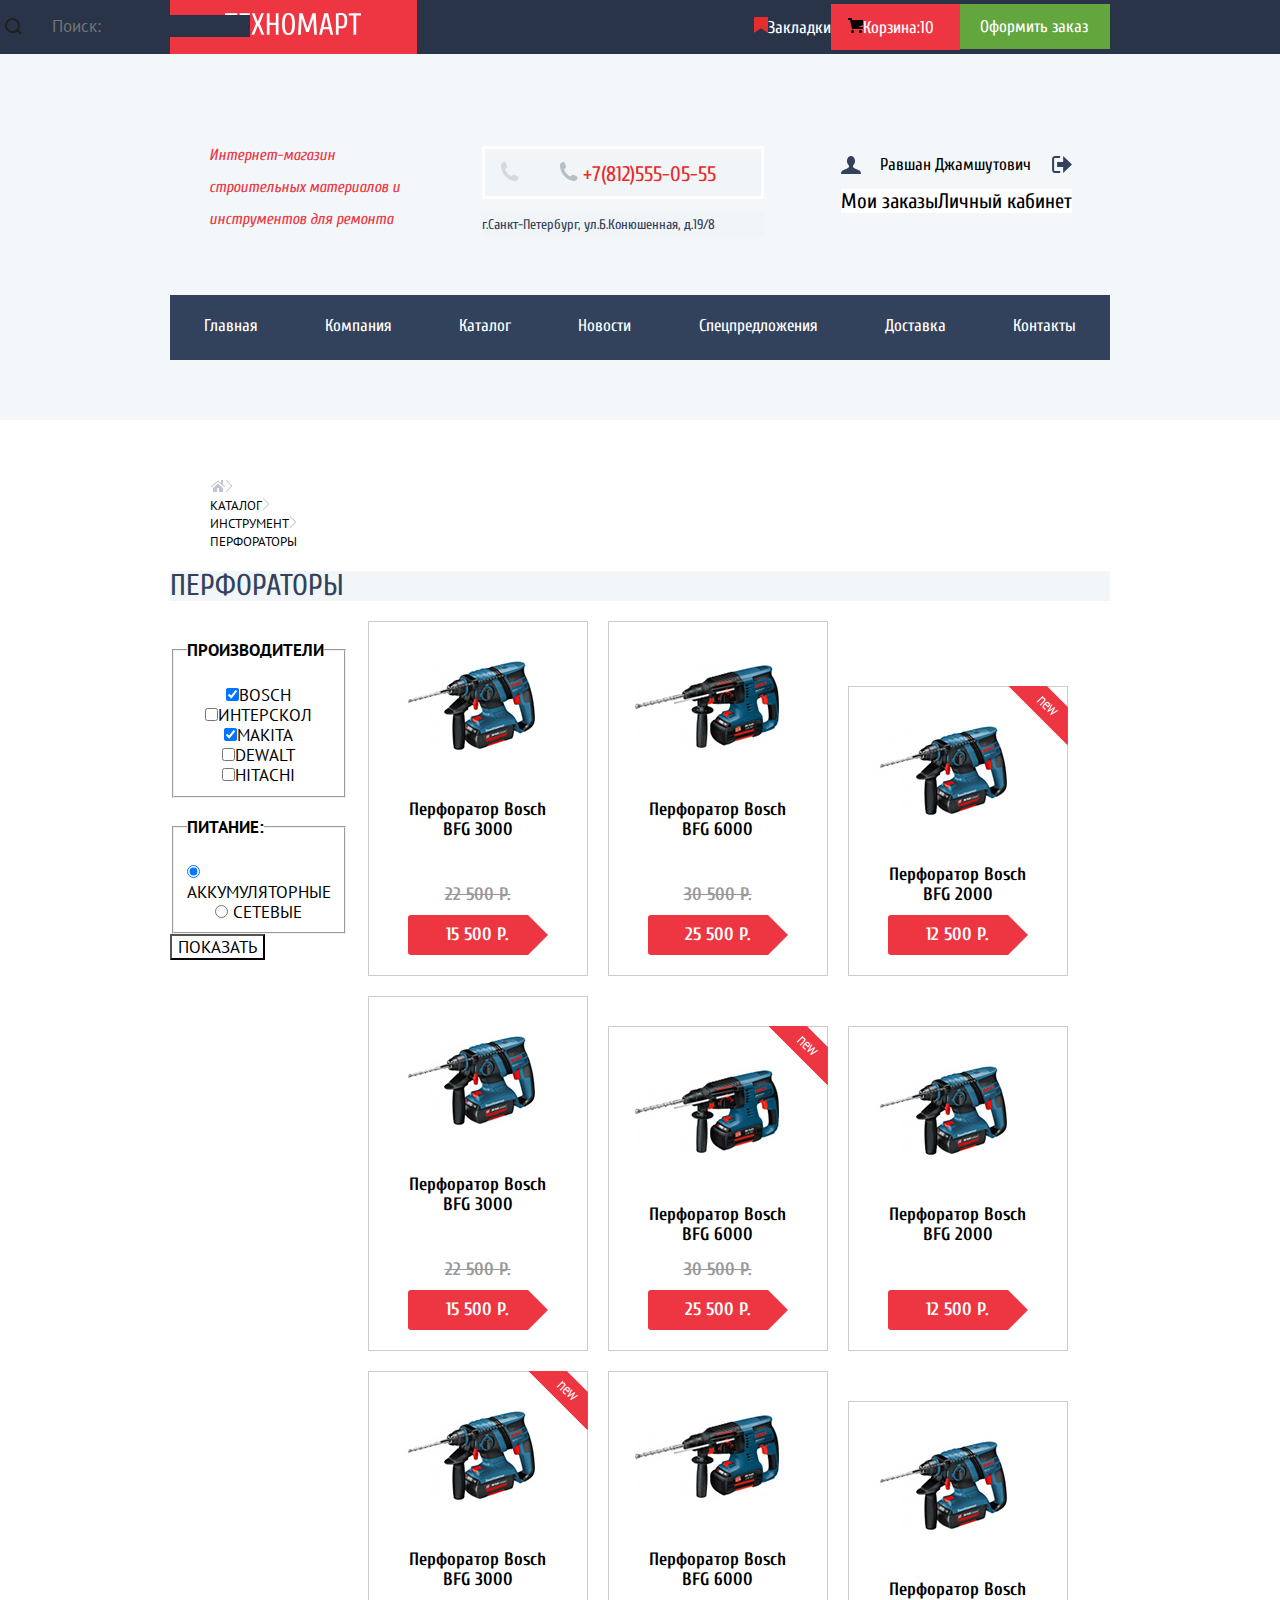
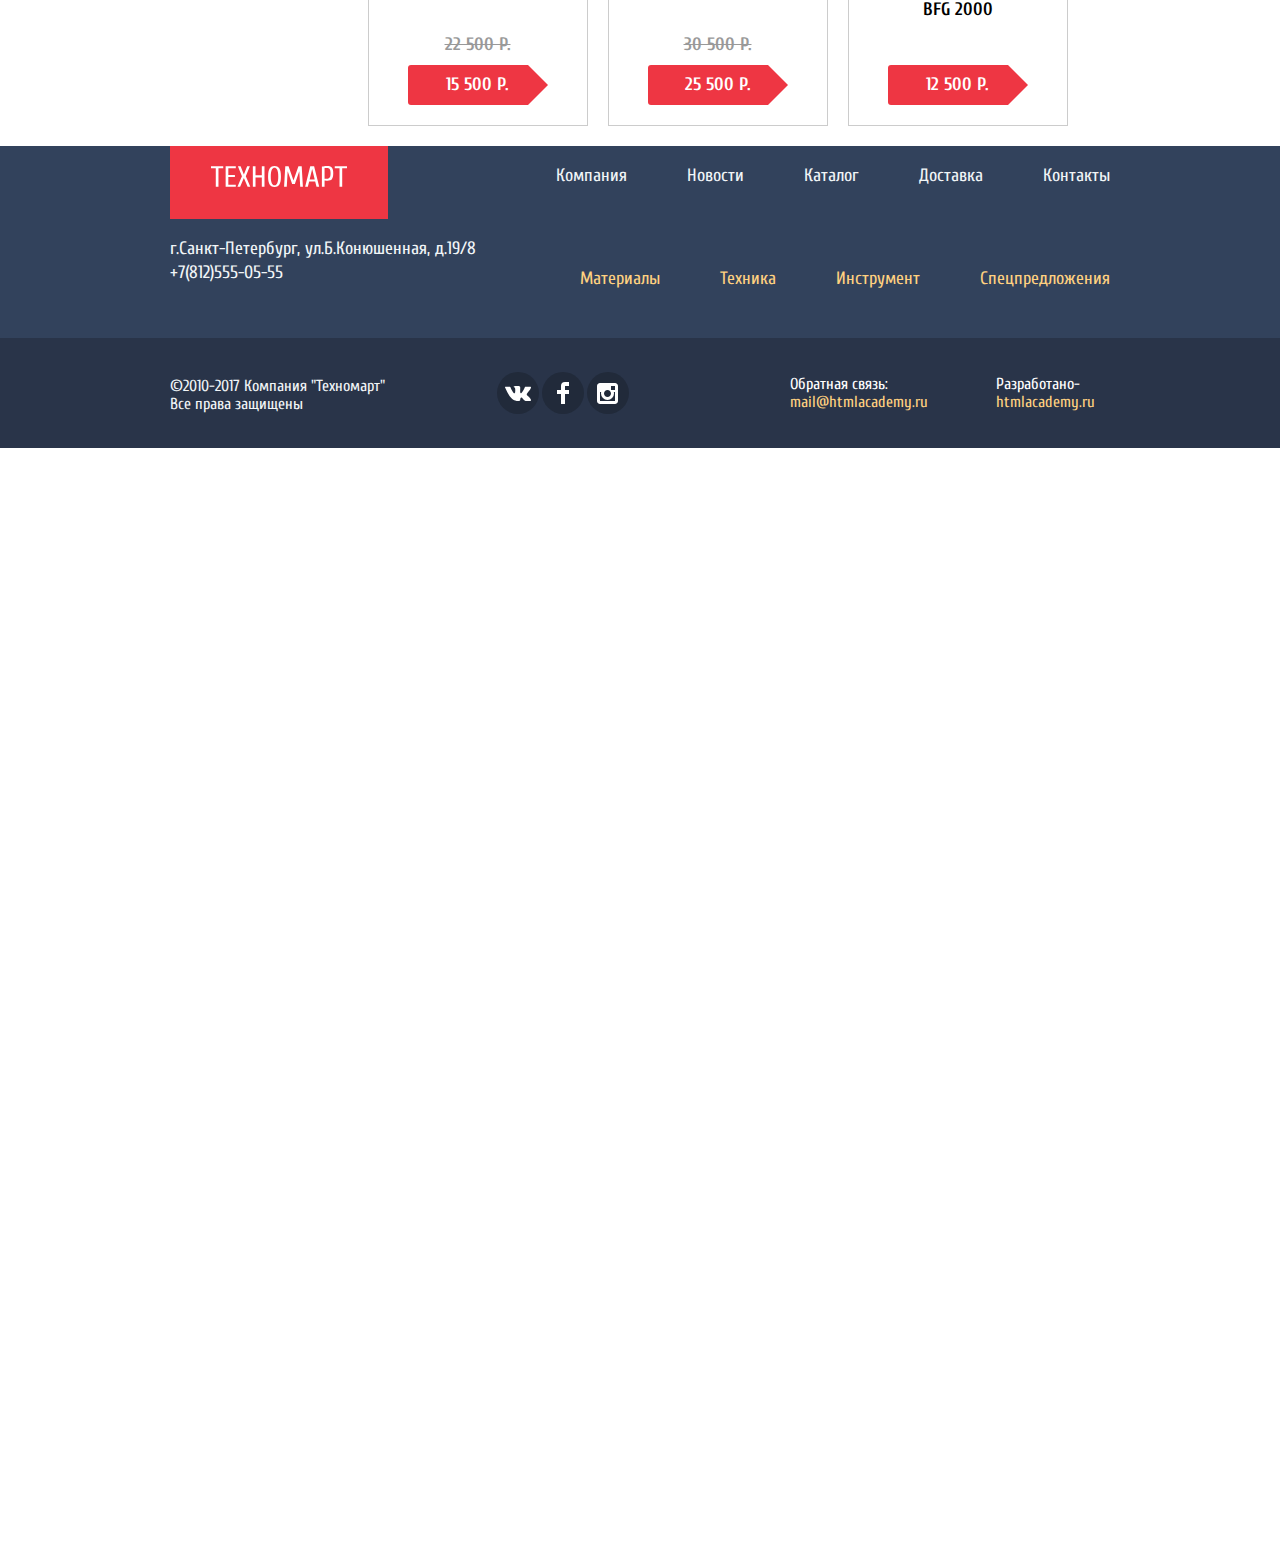
==== inner.html @ 25ccbaf3 "Техномарт: главная +" ====
<!DOCTYPE html>
<html lang="ru">
  <head>
    <meta charset="utf-8">
    <title>HTML Academy: Каталог Техномарт</title>
<link href="https://fonts.googleapis.com/css?family=Cuprum:400,400i,700|PT+Sans:400,700&display=swap&subset=cyrillic" rel="stylesheet">
<link href="css/normalize.css" rel="stylesheet">
<link href="css/style.css" rel="stylesheet">
  </head>
<body>
  <header class="header-inner">
    <div class="header-top">
      <div class="container container-top">
        <a class="main-header-logo">
          <img src="img/logo.svg" width="" height="" alt="Логотип интернет-магазина Техномарт">
        </a>
<form action="https://echo.htmlacademy.ru" method="post" class="search-form">
<label class="search">
  <img src="img/icon-search.svg" alt="Поиск по сайту">
<input type="search" name="search" placeholder="Поиск:" style="padding-left:30px;">
</label>
</form>

<ul class="header-user-info">
<li><a href="#"><img src="img/icon-bookmark.svg" alt="Закладки">Закладки</a></li>
<li><a class="cart-button" href="#"><img src="img/cart-icon.svg" alt="Корзина">Корзина:10</a></li>
<li><a class="checkout-button" href="#">Оформить заказ</a></li>
</ul>
</div>
</div>
<div class="header-middle">
<div class="container container-middle">
  <div class="content-middle">
<p class="header-type-shop" >Интернет-магазин строительных материалов и инструментов для ремонта</p>
</div>
<div class="header-contacts">
<p class="header-phone"><img src="img/icon-phone.svg" alt="+7(812)555-05-55">
+7(812)555-05-55</p>
<p class="header-adress">г.Санкт-Петербург, ул.Б.Конюшенная, д.19/8</p>
</div>
<div class="header-personal-area">
<div class="header-username">
<img src="img/icon-user-grey.svg" alt="иконка пользователя">
<p>Равшан Джамшутович</p>
<img src="img/icon-logout.svg" alt="иконка выход из личного кабинета">
</div>
<ul class="head-user-options user-profile">
  <li><a class="user-items" href="#">Мои заказы</a></li>
  <li><a class="user-profile" href="#">Личный кабинет</a></li>
</div>
</div>
</div>
<div class="container header-site-menu">
<nav class="main-navigation">
<ul class=" container site-navigation">
  <li><a>Главная</a></li>
  <li ><a class="company-button" href="#">Компания</a></li>
  <li><a href="inner.html">Каталог</a></li>
  <li><a href="#">Новости</a></li>
  <li><a href="#">Спецпредложения</a></li>
  <li><a href="#">Доставка</a></li>
  <li><a href="#">Контакты</a></li>
</ul>
</nav>
</div>
  </header>
  <main class="container">

      <ul class="breadcrumbs">
        <li><a href="#"><img src="img/icon-home.svg" alt="Главная страница"></a><img src="img/icon-right-small.svg"</li>
        <li><a href="#">Каталог</a><img src="img/icon-right-small.svg"></li>
        <li><a href="#">Инструмент</a><img src="img/icon-right-small.svg"></li>
        <li><a class="breadcrumbs-current" href="#">Перфораторы</a></li>
      </ul>

<h1 class="page-title">Перфораторы</h1>
<div class="catalog-interface">
<section class="filters-list">
      <form action="https://echo.htmlacademy.ru" method="post">
      <fieldset class="filter-manufacturers">
        <legend><h2>Производители</h2></legend>
    <label><input type="checkbox" name="bosch" checked>Bosch</label>
    <label><input type="checkbox" name="Interscol">Интерскол</label>
    <label><input type="checkbox" name="makita" checked>Makita</label>
    <label><input type="checkbox" name="dewalt">Dewalt</label>
    <label><input type="checkbox" name="hitachi">Hitachi</label>
</fieldset>
<fieldset class="filter-energy">
  <legend><h2>Питание:</h2></legend>
  <label>
  <input type="radio" name="energy" value="akkumulator" checked>
  Аккумуляторные</label>
  <label>
    <input type="radio" name="energy" value="setevye">
    Сетевые</label>
</fieldset>
<input type="submit" value="Показать">
</form>
</section>
<section class="catalog-page container">
  <div class="popular-goods-list catalog-main">
  <div class="catalog-goods-item catalog-item">
    <div class="actions">
      <a href="#" class="buy">Купить</a>
      <a href="#" class="bookmark">В закладки</a>
    </div>
    <div class="catalog-item-image">
      <img src="img/bfg_3000.jpg" width="218" height="170" alt="Перфоратор Bosch BFG 3000">
    </div>
    <div class="title-item">Перфоратор Bosch BFG 3000</div>
    <div class="old-price">22 500 P.</div>
    <div class="current-price" href="#">15 500 P.</div>
  </div>
  <div class="catalog-goods-item catalog-item">
    <div class="actions">
      <a href="#" class="buy">Купить</a>
      <a href="#" class="bookmark">В закладки</a>
    </div>
    <div class="catalog-item-image">
      <img src="img/bfg_6000.jpg" width="218" height="170" alt="Перфоратор Bosch BFG 6000">
    </div>
    <div class="title-item">Перфоратор Bosch BFG 6000</div>
    <div class="old-price">30 500 P.</div>
    <div class="current-price" href="#">25 500 P.</div>
  </div>
  <div class="catalog-goods-item catalog-item">
    <div class="flag flag-new">новинка</div>
    <div class="actions">
      <a href="#" class="buy">Купить</a>
      <a href="#" class="bookmark">В закладки</a>
    </div>
    <div class="catalog-item-image">
      <img src="img/bfg_2000.jpg" width="218" height="170" alt="Перфоратор Bosch BFG 2000">
    </div>
    <div class="title-item">Перфоратор Bosch BFG 2000</div>
    <div class="current-price" href="#">12 500 P.</div>
  </div>
  <div class="catalog-goods-item catalog-item">
    <div class="actions">
      <a href="#" class="buy">Купить</a>
      <a href="#" class="bookmark">В закладки</a>
    </div>
    <div class="catalog-item-image">
      <img src="img/bfg_3000.jpg" width="218" height="170" alt="Перфоратор Bosch BFG 3000">
    </div>
    <div class="title-item">Перфоратор Bosch BFG 3000</div>
    <div class="old-price">22 500 P.</div>
    <div class="current-price" href="#">15 500 P.</div>
  </div>
  <div class="catalog-goods-item catalog-item">
    <div class="actions">
      <a href="#" class="buy">Купить</a>
      <a href="#" class="bookmark">В закладки</a>
    </div>
    <div class="flag flag-new">новинка</div>
    <div class="catalog-item-image">
      <img src="img/bfg_6000.jpg" width="218" height="170" alt="Перфоратор Bosch BFG 6000">
    </div>
    <div class="title-item">Перфоратор Bosch BFG 6000</div>
    <div class="old-price">30 500 P.</div>
    <div class="current-price" href="#">25 500 P.</div>
  </div>
  <div class="catalog-goods-item catalog-item">

    <div class="actions">
      <a href="#" class="buy">Купить</a>
      <a href="#" class="bookmark">В закладки</a>
    </div>
    <div class="catalog-item-image">
      <img src="img/bfg_2000.jpg" width="218" height="170" alt="Перфоратор Bosch BFG 2000">
    </div>
    <div class="title-item">Перфоратор Bosch BFG 2000</div>
    <div class="current-price" href="#">12 500 P.</div>
  </div>
  <div class="catalog-goods-item catalog-item">
    <div class="actions">
      <a href="#" class="buy">Купить</a>
      <a href="#" class="bookmark">В закладки</a>
    </div>
    <div class="catalog-item-image">
      <div class="flag flag-new">новинка</div>
      <img src="img/bfg_3000.jpg" width="218" height="170" alt="Перфоратор Bosch BFG 3000">
    </div>
    <div class="title-item">Перфоратор Bosch BFG 3000</div>
    <div class="old-price">22 500 P.</div>
    <div class="current-price" href="#">15 500 P.</div>
  </div>
  <div class="catalog-goods-item catalog-item">
    <div class="actions">
      <a href="#" class="buy">Купить</a>
      <a href="#" class="bookmark">В закладки</a>
    </div>
    <div class="catalog-item-image">
      <img src="img/bfg_6000.jpg" width="218" height="170" alt="Перфоратор Bosch BFG 6000">
    </div>
    <div class="title-item">Перфоратор Bosch BFG 6000</div>
    <div class="old-price">30 500 P.</div>
    <div class="current-price" href="#">25 500 P.</div>
  </div>
  <div class="catalog-goods-item catalog-item">
    
    <div class="actions">
      <a href="#" class="buy">Купить</a>
      <a href="#" class="bookmark">В закладки</a>
    </div>
    <div class="catalog-item-image">
      <img src="img/bfg_2000.jpg" width="218" height="170" alt="Перфоратор Bosch BFG 2000">
    </div>
    <div class="title-item">Перфоратор Bosch BFG 2000</div>
    <div class="current-price" href="#">12 500 P.</div>
  </div>
</div>
</section>
</div>
</main>
<footer class="main-footer">
  <div class="container footer-top-menu">
    <a class="main-footer-logo" href="#">
      <img src="img/logo.svg" width="" height="" alt="Логотип интернет-магазина Техномарт">
    </a>
  <nav class="footer-navigator">
    <ul class="site-navigation-footer">
      <li><a href="#">Компания</a></li>
      <li><a href="#">Новости</a></li>
      <li><a href="inner.html">Каталог</a></li>
      <li><a href="#">Доставка</a></li>
      <li><a href="#">Контакты</a></li>
    </ul>
  </nav>
  </div>
  <div class="container footer-middle">
    <p class="footer-middle-adress">г.Санкт-Петербург, ул.Б.Конюшенная, д.19/8<br>
      +7(812)555-05-55
    </p>
    <nav class="navigation-footer">
    <ul class="service-navigation-footer">
      <li><a href="#">Материалы</a></li>
      <li><a href="#">Техника</a></li>
      <li><a href="#">Инструмент</a></li>
      <li><a href="#">Спецпредложения</a></li>
    </ul>
  </nav>
  </div>
  <div class="footer-down-info">
    <div class="container footer-down-container">
  <p class="footer-copyright">
  ©2010-2017 Компания "Техномарт"<br>
  Все права защищены
  </p>
  <div class="footer-social">
    <ul class="social-icon">
      <li><a class="social-button social-vk" href="#"><img src="img/vk-icon.svg" alt="Мы в Контакте"></a></li>
      <li><a class="social-button social-fb" href="#"><img src="img/fb-icon.svg" alt="Мы в Фейсбук"></a></li>
      <li><a class="social-button social-in" href="#"><img src="img/insta-icon.svg" alt="Мы в Инстаграме"></a></li>
    </ul>
  </div>
  <div class="footer-feedback">
  <ul class="feedback-contacts">
  <li>Обратная связь:<a class="feedback-mail" href="#">mail@htmlacademy.ru</a></li>
  <li>Разработано-<a class="feedback-site" href="https://htmlacademy.ru/intensive/htmlcss">htmlacademy.ru</a></li>
  </ul>
  </div>
  </div>
  </div>
</footer>
    <section class="modal modal-cart">
    <form class="itemincart" action="https://echo.htmlacademy.ru" method="post">
  <h2>Товар добавлен в корзину!</h2>
  <input type="submit" value="Оформить заказ">
  <input type="button" value="Продолжить покупки">
  <button class="modal-close" type="button">
    Закрыть
  </button>
</section>
</body>
---- css/style.css ----
body {
  margin: 0;

  font-family: 'Cuprum' ,'PT Sans', Arial, sans-serif;
  font-size: 17px;
  line-height: 18px;
  font-weight: normal;
  color: #000000;

  background-color: #ffffff;
  background-position: top center;
  background-repeat: no-repeat;
  height: 3151px;
}
a {
text-decoration:none;
  }
img {
  max-width: 100%;
  height: auto;
}
.visually-hidden:not(:focus):not(:active),
input [type="checkbox"].visually-hidden,
input [type="radio"].visually-hidden {
  position: absolute;
  width: 1px;
  height: 1px;
  margin: -1px;
  border: 0;
  padding: 0;
  white-space: nowrap;
  clip-path:inset (100%);
  clip:rect (0 0 0 0);
  overflow: hidden;
}



.main-header, .header-inner {
  background-color: #f4f7f9;
  color:inherit;
}
.main-header, .header-inner {
  margin-bottom: 59px;
  min-height: 320px;
  padding-bottom: 60px;

}

.header-top {
font-family: "Cuprum";
font-size: 17px;
font-style: normal;
font-weight: normal;
color: #ffffff;
background-color: #293449;

margin-bottom: 46px;
}
.container {
  width: 940px;
  margin:0 auto;
}
.container-top {

  display: flex;
  justify-content: space-between;
  align-items: center;
}

.main-header-logo {
  padding-right: 56px;
  padding-left: 55px;
  padding-top: 13px;
  padding-bottom: 15px;


}

a.main-header-logo {
  background-color: #ee3643;
  color: inherit;
  padding-left: 55px;
  padding-right: 56px;
  padding-top: 13px;
  padding-bottom: 15px;
}
a.main-header-logo:hover {
  background-color: #ca2c37;
  color: inherit;
}
a.main-header-logo:active {
  background-color: #ba2732;
  color: inherit;
}

.header-user-info,
.personal-area-enter,
.service-categories-first,
.service-categories-slider,
.slider-area-image,
.slider-service-categories-second,
.site-navigation, a {
  list-style: none;
}
.search-form {

  display: flex;
  flex-direction: row-reverse;
  justify-content: flex-start;
  align-items: center;
}
.search-form input {
text-transform: capitalize;
background-color: #293449;
border: 0;
}
.search {
display:flex;
position:absolute;
align-items: center;
left:5px;
top:5px;
min-height: 42px;
width: 270px;
}

.search input {
  text-transform: capitalize;
  background-color: #293449;
  border-style:none;
  color: inherit;
}
.search-button {
  background-color: #293449;
  fill: #ffffff;
  border: 0;
}

.header-user-info {
  display: flex;
  flex-direction: row;
  justify-content: space-between;
  align-items: center;
  padding: 0;
  margin: 0;

}

.header-user-info a {
display: block;
  color: #ffffff;
  background-color: #293449;
}

.header-user-info a:hover {
  color: #ffffff;
  background-color:#212a3a;
}
.header-user-info a:focus {
color: rgba(255, 255, 255, 0.6);
background-color: #161d29
}

.header-user-info a:active {
color: rgba(255, 255, 255, 0.6);
background-color: #161d29
}
a.bookmark-info {
  position: relative;
  padding-left:44px;
  padding-right: 28px;
  padding-top: 14px;
  padding-bottom: 13px;
}
a.bookmark-info::before {
  content: "";
  position: absolute;
  width: 14px;
  height: 16px;
  left: 17px;
  top:14px;
  opacity: 0.3;

  background-image: url("../img/icon-bookmark.svg");
  background-repeat: no-repeat;
  background-position: 0 0;
  }
  a.cart-info {
    position: relative;
    padding-left:50px;
    padding-right: 31px;
    padding-top: 14px;
    padding-bottom: 13px;
  }
  a.cart-info::before {
    content: "";
    position: absolute;
    width: 15px;
    height: 15px;
    left: 18px;
    top:14px;
    opacity: 0.3;

    background-image: url("../img/cart-icon.svg");
    background-repeat: no-repeat;
    background-position: 0 0;
    }

a.checkout-button {
  color: #ffffff;
  background-color: #63a63e;

  padding-left: 20px;
  padding-right: 22px;
padding-top: 14px;
padding-bottom: 13px;
}

a.checkout-button:hover {
  color: #ffffff;
  background-color: #5fbb2d;
}
a.checkout-button:focus {
  color: rgba(255, 255, 255, 0.5);
  background-color: #518534;
}

.container-middle {
  width: 940px;
  margin-left: auto;
  margin-right: auto;
  display: flex;
  flex-direction: row;
  justify-content: space-around;
  align-items: center;
  margin-bottom: 44px;
}
.content-middle {
  width: 196px;
  height: 60px;
  margin-bottom: 44px;
  text-align: left;

}

.header-type-shop {
font-family: "Cuprum";
font-size: 16px;
font-style: italic;
font-weight: normal;
line-height: 32px;
color: #ee3643;
background-color: #f4f7f9;
text-align: left;
}
a.cart-button {
  color:#ffffff;
  background-color: #ee3643;
  padding-left: 17px;
  padding-right: 26px;
padding-top: 14px;
padding-bottom: 13px;
}
.header-phone {
font-size: 21px;
line-height: 21px;
font-weight: normal;
color: #e9292a;

background-color: #f1f5f7;
border: 3px solid #ffffff;
}
.header-adress {
  font-size: 14px;
  line-height: 24px;
  font-weight: normal;
  color: #32425c;

  background-color: #f1f5f7;
}
.user-options a {
  font-size: 16px;
  font-weight: normal;
  text-align: left;
  color: #32425c;
  background-color: #f1f5f7;
  text-decoration: underline;
}
.user-options a:hover {
  color: #ee3643;
  background-color: #f1f5f7;
}
.user-options a:focus {
  color: rgba(50, 66, 92, 0.3);
  background-color: #f1f5f7;
}
.personal-area-enter {
  display: flex;
  justify-content:flex-end;
  width: 281px;
margin: 0;
padding: 0;
min-height: 45px;
}


.personal-area-enter a {
  display: block;
  font-size: 21px;
  font-style: normal;
  font-weight: normal;
  line-height: 21px;
  color: #000000;
  background-color: #ffffff;
}

.login-link .enter-bottom {
  position: relative;
  padding-left: 50px;
  padding-top: 14px;
  padding-bottom: 15px;
  padding-right:27px;
  margin-right: 10px;
}
.enter-bottom::before {
  content: "";
  position: absolute;
  top: 15px;
  left: 14px;
  width: 20px;
  height: 18px;

  opacity: 0.3;
  background-image: url("../img/icon-login.svg");
  background-repeat: no-repeat;
  background-position: 0 0;
}
.enter-bottom:hover::before,
.enter-bottom:focus::before{
  opacity: 1;
}
.enter-bottom:active::before {
  opacity: 0.3;
}
 .login-link .check-in-bottom {
   padding-left: 25px;
   padding-top: 14px;
   padding-bottom: 15px;
   padding-right:25px;
 }
.header-contacts .header-phone {
  position: relative;
  padding-left: 74px;
  padding-top: 13px;
  padding-bottom: 11px;
  padding-right:45px;
  margin: 0;
  margin-top: 46px;
}
.header-phone::before {
  content: "";
  position: absolute;
  top: 13px;
  left: 15px;
  width: 19px;
  height: 19px;
  opacity: 0.5;
  background-image: url("../img/icon-phone.svg");
  background-repeat: no-repeat;
  background-position: 0 0;
}
.personal-area-enter a:hover {
  color: #ee3643;
  background-color: #f1f5f7;
}
.personal-area-enter a:active {
  color: rgba(0, 0, 0, 0.3);
  background-color: #f1f5f7;
}
.header-site-menu {
  overflow: hidden;
}
.site-navigation {
display:flex;
align-items: center;
justify-content:space-around;
margin-bottom: 60px;
  font-size: 17px;
  line-height: 17px;
  font-weight: normal;
  color: #ffffff;
  background-color: #32425c;
padding: 0px;
margin:0px;

}

.site-navigation a {
  color: #ffffff;
  display: block;
padding-top: 22px;
padding-bottom: 26px;
padding-left: 31px;
padding-right: 31px;
}

.site-navigation a:hover {
background-color: #293449;
color: inherit;
}
.site-navigation a:active {
background-color: #1d2739;
color: rgba(255, 255, 255, 0.5);
}
.header-username {
  display: flex;
  justify-content: space-between;
  align-items: center;
}
.head-user-options {
  display: flex;
  justify-content: center;
  align-items: center;
  margin: 0;
  padding: 0;
  list-style: none;
}
.main-service-categories {
  margin-bottom: 53px;
}
.service-categories-first {
  display: flex;
  justify-content: space-between;
  margin: 0;
  padding: 0;
}
.slider-service-categories-second {
  padding: 0;
}
ul .service-categories-materials,
ul .service-categories-instruments {
  margin-right: 20px;
  margin-bottom: 20px;
}
ul .service-categories-equipments {
  margin-bottom: 20px;
  margin-right: 0px;
}
ul .service-categories-discounts {
margin-bottom: 20px;
margin-right: 0px;
}

li.categories {
  box-sizing: border-box;
  width: 300px;
  height: 123px;
  padding-bottom: 22px;
  padding-left: 22px;
  padding-top: 26px;

}
.categories h3{
  font-family: Cuprum;
  font-size: 24px;
  font-weight: bold;
  font-style: normal;
  line-height: 30px;
  color: #ffffff;
  margin: 0;
  margin-bottom: 15px;

}
a.categories-entrance {
  display: block;
  background: #000000;
  opacity: 0.1;
  font-family:  "Cuprum";
  font-size: 14px;
  line-height: 18px;
  font-weight: normal;
  text-align: center;
  color: #ffffff;
  text-transform: uppercase;
  border-radius: 3px;
  padding-top: 12px;
  padding-bottom: 12px;
  width: 135px;
}
a.categories-entrance:hover,
a.categories-entrance:focus {
  background-color: #000000;
  opacity: 0.2;
}
a.categories-entrance:active{
  background-color: #000000;
  opacity: 0.3;
}

li.service-categories-materials {
  position: relative;
  background-color: #ffbf47;
  background-image: url("../img/icon-bucket.svg");
background-repeat: no-repeat;
background-position:213px 31px;
}
li.service-categories-instruments {
    background-color: #3bbce3;
    background-image: url("../img/icon-2-drill.svg");
    background-repeat: no-repeat;
    background-position:197px 33px;
}
li.service-categories-equipments {
      background-color: #dc91d8;
      background-image: url("../img/icon-3-tractor.svg");
      background-repeat: no-repeat;
      background-position:191px 31px;
}
li.service-categories-discounts {
      background-color: #8ed78f;
      background-image: url("../img/icon-4-cart.svg");
      background-repeat: no-repeat;
      background-position:196px 26px;
}
li.service-categories-delivery {
      background-color: #ffc047;
      background-image: url("../img/icon-5-truck.svg");
      background-repeat: no-repeat;
      background-position:191px 32px;
}
.service-categories-slider {
  margin: 0;
  padding: 0;
}

.service-categories-slider {
  display: flex;
  justify-content:space-between;
  align-items: center;
  margin: 0;
  padding: 0;
}
.slider-area {
position: relative;
margin: 0;
padding: 0;
}
.slider-area-image {
  background-color: #ffffff;
  margin: 0;
  padding: 0;
  list-style: none;
}

.slider-item {
  display:none;
  width: 620px;
  height:266px ;
padding: 27px 24px 22px;
  box-sizing: border-box;
}

.slider-item:nth-child(2) {
  display: block;
}
.slider-item:nth-child(2) {
  background-image: url("../img/slider-image-drill.jpg");
  background-repeat: no-repeat;
  background-position: 50% 50%;

}
.slider-item:nth-child(1) {
  background-image: url("../img/slider-image-perforator.jpg");
  background-repeat: no-repeat;
  background-position: 50% 50%;
}
.slider-item h3{
font-family: Cuprum;
font-size: 36px;
font-weight: bold;
font-style: normal;
line-height: 36px;
text-align: left;
color: #ffffff;

margin: 0;
margin-bottom: 8px;
}
.slider-item p{
  font-family: Cuprum;
  font-size: 18px;
  font-weight: normal;
  font-style: normal;
  line-height: 24px;
  text-align: left;
  color: #ffffff;
margin: 0;
margin-bottom: 104px;

}
a.catalog-button {
  padding-left: 49px;
  padding-right: 45px;
}

a.slider-button {
  display: table;
  background-color: #ee3643;
  font-family:  "Cuprum";
  font-size: 14px;
  line-height: 18px;
  font-weight: normal;
  text-align: center;
  color: #ffffff;
  text-transform: uppercase;
  border-radius: 3px;
  padding-top: 14px;
  padding-bottom: 14px;
margin: 0;

}

a.slider-button:hover,
a.slider-button:focus {
  background-color: #ca2c37;
}
a.slider-bottom:active {
  background-color: #ba2732;
}
.slider-controls {
  position: absolute;
  left: 50%;
  bottom: 40px;
  z-index: 100;
  height: 10px;

  text-align: center;
  font-size: 0;
  transform: translateX(-50%);
}

.slider-controls i {
  position: relative;
  display: inline-block;
  width:10px ;
  height:10px;
margin: 10px;
  border-radius: 50%;
  cursor: pointer;
  background-color:#ffffff;
}


i.active::before {
position: absolute;
content: "";
left: 50%;
top: 50%;
z-index: 2;
width: 6px;
height: 6px;
margin: -3px;
background-color: #ee3643;
border-radius: 50%;
}

.slider-button-left {
  position: absolute;
  left: 50%;
  bottom: 112px;
  left:25px;
  z-index: 1;
  border: 0;
  background: 0;
  padding: 0;
}
.slider-button-right {
  position: absolute;
bottom: 112px;
right:20px;
  z-index: 1;
  border: 0;
  background: 0;
  padding: 0;
}
.popular-goods-header {
  display: flex;
  justify-content: space-between;
  align-items: center;
  background-color: #f9f5f0;
  padding-left: 30px;
  padding-right: 24px;
  margin-bottom: 21px;
}
.popular-goods-header h2 {
font-family: inherit;
font-size: 30px;
font-weight: normal;
line-height: 30px;
text-align: left;
color: #32425c;
background-color: inherit;
text-transform: uppercase;

}
.popular-manufacturers-header {
  display:flex;
  justify-content: space-between;
  align-items: center;
  background-color: #f9f5f0;
  padding-left: 30px;
  padding-right: 24px;
  margin-bottom: 20px;
}
.popular-manufacturers-header h2 {
font-family: inherit;
font-size: 30px;
font-weight: normal;
line-height: 30px;
text-align: left;
color: #32425c;
background-color: inherit;
text-transform: uppercase;
}

a.popular-manufacturers-all {
width: 253px;
}
a.popular-goods-all {
  width: 253px;
}
.popular-goods-list-index {
  display: flex;
  justify-content:space-between;
  align-items: center;
  list-style: none;
  margin: 0;
  padding: 0;
  flex-wrap: nowrap;
}

.delivery-columns {
  display:flex;
  justify-content: space-between;
}
.company {
  min-height: 454px;
}
.delivery-info {
  width: 386px;
  height: 161px;
  margin-top: 36px;
  margin-bottom: 37px;
  margin-right: 254px;
}
.contacts {
  min-height: 454px;
}
.delivery-columns h2 {
  font-family: inherit;
  font-size: 30px;
  font-weight: normal;
  line-height: 30px;
  text-align: left;
  color: #000000;
  background-color: inherit;
  text-transform: uppercase;

  }
.delivery-columns p {
  font-family: "PT Sans";
  font-size: 13px;
  font-weight: normal;
  line-height: 24px;
  text-align: left;
  color: #000000;
  background-color: inherit;
}
.transport-companies {
  font-family: "Cuprum";
  font-size: 18px;
  font-weight: normal;
  line-height: 20px;
  text-align: left;
  color: #000000;
  background-color: inherit;
  list-style: none;
}
a.delivery-buttons {
  display: block;
  background-color: #ee3643;
  font-family:  "Cuprum";
  font-size: 14px;
  line-height: 18px;
  font-weight: normal;
  text-align: center;
  color: #ffffff;
  text-transform: uppercase;
  border-radius: 3px;

  padding-top: 14px;
  padding-bottom: 12px;
margin-right: 420px;
  margin-bottom: 86px;
  margin-top: 37px;

}
a.contacts-buttons {
  display: block;
  background-color: #ee3643;
  font-family:  "Cuprum";
  font-size: 14px;
  line-height: 18px;
  font-weight: normal;
  text-align: center;
  color: #ffffff;
  text-transform: uppercase;
border-radius: 3px;

  padding-right: 59px;
  padding-left: 63px;
  padding-top: 14px;
  padding-bottom: 12px;
  margin-bottom: 86px;
  margin-top: 40px;

}
.contacts-text {
  width: 179px;
  height: 36px;
  margin-bottom: 36px;
  margin-top: 39px;
}

.footer-top-menu {
display: flex;
justify-content: space-between;
}

.main-footer-logo {
  padding-top: 20px;
  padding-left: 41px;
  padding-bottom: 25px;
  padding-right:41px;
}
.site-navigation-footer {
  display: flex;
  justify-content: space-between;
  align-items: center;

}
.site-navigation-footer li{

padding-bottom: 13px;
padding-left: 60px;


}
a.main-footer-logo {
  background-color: #ee3643;

}
.site-navigation-footer,
.service-navigation-footer,
.social-icon,
.feedback-contacts {
  list-style: none;
}
.site-navigation-footer a:hover {
  text-decoration: underline;
}
.service-navigation-footer a:hover {
  text-decoration: underline;
}
.site-navigation-footer a:active {
color: rgba(241, 245, 247, 0.5)

}
.service-navigation-footer a:active {
color: rgba(255, 209, 128, 0.5)

}
.main-footer {
    font-family: "Cuprum";
    font-size: 18px;
    line-height: 24px;
    font-weight: normal;
    text-align: left;
    color: #f1f5f7;
    background-color: #32425c;
}
.site-navigation-footer a {
  color: #f1f5f7;
  background-color: #32425c;
}
.footer-middle {
  display: flex;
  justify-content: space-between;
  align-items: center;
}

.footer-middle-adress {

margin-bottom: 53px;
}

.service-navigation-footer {
  display: flex;
  justify-content: space-between;
align-items: flex-start;
 }

.service-navigation-footer li {
padding-left: 60px;

}

.footer-middle a {
  color: #ffd180;
  background-color: #32425c;
}
.main-footer .footer-down-info {
  color: inherit;
  background-color: #293449;
}
.social-icon .social-button {
  background-color: #212a3a;
}
.social-icon a:hover {
  background-color: #ee3643;
}
.social-icon a:active {
  background-color: #ee3643;
}

a.feedback-mail {
color:#ffd180;

}
a.feedback-site {
color:#ffd180;
}

.feedback-contacts a:hover {
  color: #ffd180;
  text-decoration: underline;
}
.feedback-contacts a:active {
  color: #ee3643;
  text-decoration: none;
}

.footer-down-container {
  display: flex;
  justify-content: space-between;
  align-items: center;
}
.footer-copyright {
  margin-bottom: 35px;
  margin-top: 39px;
}


.social-icon {
display: flex;
justify-content: space-between;
align-items: center;
}
.social-icon a {
  display: flex;
  width: 42px;
  height: 42px;
  vertical-align: middle;
  border-radius: 21px;
  align-items: center;
  justify-content: center;

}
.social-icon li {
  padding-left: 3px;
}

.feedback-contacts {
  display: flex;
  justify-content: space-between;
  align-items: center;
}

.feedback-contacts a{
display: block;
margin-right: 15px;
  }
.feedback-contacts li {
  padding-left: 53px;
}


.footer-down-info p {
  font-family: inherit;
  color: inherit;
  font-size: 16px;
  line-height: 18px;
  text-align: left;
  background-color: inherit;
}
.feedback-contacts li {
  font-family: inherit;
  font-size: 16px;
  line-height: 18px;
  text-align: left;
  color: #ffffff;
}
.userinfo {
  display: none;
}
.modal {
  display: none;
}


.user-profile a {
  font-size: 21px;
  line-height: 21px;
  text-align: left;
  color:#000000;
  background-color: #ffffff;
}
.user-profile a:hover {
  font-size: 21px;
  line-height: 21px;
  text-align: left;
  color:#000000;
  background-color: #ffffff;
}
.user-profile a:focus {
  font-size: 21px;
  line-height: 21px;
  text-align: left;
  color:rgba(0, 0, 0, 0.3);
  background-color: #ffffff;
}
.main-navigation .site-navigation {
  list-style: none;
}
.breadcrumbs {
  list-style: none;
  font-family: "PT Sans";
  font-size: 13px;
  line-height: 18px;
  text-align: left;
  color: #000000;
  background-color: #ffffff;
  text-transform: uppercase;
}
.breadcrumbs a {
  font-family: "PT Sans";
  font-size: 13px;
  line-height: 18px;
  text-align: left;
  color: #000000;
  background-color: #ffffff;
  text-transform: uppercase;
}

.page-title {
  font-family: "Cuprum";
  font-size: 30px;
  line-height: 30px;
  font-weight: normal;
  color: #32425c;
  background-color: #f2f6f8;
  text-transform: uppercase;
}
.catalog-interface {
  display: flex;
  justify-content: space-between;
  align-items:stretch;
}
.filters-list {
  margin-right: 20px;
}


.catalog-page a{
font-family: "PT Sans";
font-size: 18px;
line-height: 18px;
font-weight: bold;
text-align: center;
color: #000000;
background-color: #ffffff;
}
.catalog-list {
  display: flex;
  justify-content:space-between;
list-style: none;
padding: 0;
margin: 0;
flex-wrap: wrap;
}
.filter-manufacturers {
  display: flex;
  flex-direction: column;
  justify-content: space-between;
  align-items: center;
}
.filter-energy {
  display: flex;
  flex-direction: column;
  justify-content: space-between;
  align-items: center;
}
.catalog-goods-item {
    position: relative;
    display: inline-block;
    width: 218px;
    margin-right: 20px;
    margin-bottom: 20px;
    line-height: 20px;
    font-weight: bold;
    text-align: center;
    border: 1px solid #ccc;
}

.catalog-goods-item:nth-child(4n) {
  margin-right: 0;
}
.catalog-goods-item .title-item:nth-child(3n) {
  margin-bottom: 45px;
}
.catalog-main .catalog-goods-item:nth-child(3n) {
  margin-right: 0;
}
.catalog-main .catalog-goods-item:nth-child(4n) {
  margin-right: 20px;
}
.catalog-main .title-item:nth-child(4n) {
  margin-bottom: 0px;
}
.popular-goods-list {
  font-size: 0;
}
.catalog-goods-item {
  font-size: 18px;
}
.catalog-goods-item .flag,
.service-categories-materials .flag {
  position: absolute;
  top: -1px;
  right: -1px;

  width: 60px;
  height: 60px;

  text-indent: -1000px;
  overflow: hidden;
  z-index: 20;
}

.catalog-goods-item .flag-new,
.service-categories-materials .flag-new {
  background: url("../img/new-flag.png") no-repeat 0 0;
}
.catalog-goods-item .actions {
position: absolute;
top: 0;
left: 0;
width: 218px;
height: 88px;
padding: 40px 0;
background-color: rgba(255,255,255,0.9);
z-index: 10;
}
.catalog-goods-item .actions .buy,
.catalog-goods-item .actions .bookmark {
  display: block;
width: 129px;
margin: 0 auto;
margin-bottom: 7px;
padding: 7px 0;

background-color: #63a63e;
border: 3px solid #63a63e;
border-bottom-color: #367315;
border-radius:3px;

color: white;
font-size: 14px;
font-weight: normal;
font-family: "Cuprum", sans-serif;
line-height: 18px;
text-decoration: none;
text-transform: uppercase;
}
.catalog-goods-item .actions .bookmark {
  color: #32425c;
  background: white;
  border-bottom-color: #63a63e;
}
.catalog-goods-item .actions {
  display: none;
}

.catalog-goods-item:hover .actions {
  display: block;
}

.catalog-goods-item .catalog-item-image {
  width: 218px;
  height: 168px;
}
.catalog-goods-item .catalog-item-image img {
  max-width: 100%;
}
.catalog-goods-item .title-item {
  min-height: 40px;
  padding: 0 33px;
  margin-top: 10px;
  margin-bottom: 15px;
}
.catalog-goods-item .old-price {
  min-height: 20px;
  margin-top: 15px;
  margin-bottom: 10px;

  color: #999;
  text-decoration: line-through;
}
.catalog-goods-item .current-price {
position: relative;
width: 80px;
margin: 10px auto;
margin-bottom: 20px;
padding: 10px 30px;

color: white;
background: #ee3643;
border-radius: 3px;
}
.catalog-goods-item .current-price::after{
  content: "";
position: absolute;
top: 0;
right: -20px;
width: 0;
height: 0;
border: 20px solid white;
border-left-color: #ee3643;
}


.catalog-item .price-button {
  color: #ffffff;
  text-align: center;
  line-height: 18px;
  background-image: url("img/item-button.png");
  background-color: #ee3643;
  background-position: center;
  background-repeat: no-repeat;
}

.filters-list h2 {
  font-family: "PT Sans";
  font-size: 17px;
  font-weight: bold;
  line-height: 30px;
  text-align: left;
  color: #000000;
  background-color: #ffffff;
  text-transform: uppercase;
}
.filters-list label, input {
font-family: "PT Sans";
font-weight: normal;
line-height: 20px;
text-align: left;
  color: #000000;
  background-color: #ffffff;
  text-transform: uppercase;
}
.popular-manufacturers-list-index {
  display: flex;
  justify-content: space-between;
  align-items: center;
  list-style: none;
  flex-wrap: wrap;
  padding: 0;
margin: 0;
margin-bottom: 65px;
}

a.brand {
  display: flex;
justify-content: center;
align-items: center;

  border: solid 1px #eaeaea;
  background-color: #ffffff;
width: 220px;
height: 145px;
margin: 0;
margin-bottom: 20px;
}
a.brand:hover,
a.brand:focus {
  box-shadow: 0px 10px 25px 0 rgba(41, 52, 73, 0.5);
  background-color: inherit;
}
a.brand:active{
  box-shadow: 0px 4px 10px 0 rgba(41, 52, 73, 0.5);
  background-color: inherit;
  object-fit: contain;
opacity: 0.3;
}
.store-services {
  background-color: #f4f7f9;

}
.store-services-center {
  padding-top: 68px;
}
.services-preview h2 {
  font-family: Cuprum;
  font-size: 30px;
  font-weight: normal;
  line-height: 30px;
  text-align: left;
  color: #000000;
  background-color: inherit;
  text-transform: uppercase;
padding-top: 0;
padding-bottom: 0;
margin: 0;
  margin-bottom: 38px;
}

.services-options-preview h2 {
  font-family: Cuprum;
  font-size: 36px;
  font-weight: normal;
  line-height: 36px;
  text-align: left;
  color: #32425c;
  background-color: inherit;
  text-transform: uppercase;
  padding: 0;
  margin: 0;
  margin-bottom: 34px;
}

.store-services-center p {
  font-family: "PT Sans";
  font-size: 13px;
  font-weight: normal;
  line-height: 24px;
  text-align: left;
  color: #000000;
  background-color: inherit;
  padding: 0;
  margin: 0;
margin-bottom: 74px;
}
.services-options {
  display: flex;
  justify-content: flex-start;
  align-items: center;
  background-image: url("../img/delivery_avto.jpg");
  background-position: right 0px bottom 0px;
  background-repeat: no-repeat;
  background-size: 468px 261px;
}
.warranty-check{
  display: none;
  justify-content: flex-start;
  align-items: center;
  background-image: url("../img/guarantee.jpg");
  background-position: right 0px bottom 0px;
  background-repeat: no-repeat;
  background-size: 389px 283px;
}
.credit-check{
  display: none;
  justify-content: flex-start;
  align-items: center;
  background-image: url("../img/credit.jpg");
  background-position: right 0px bottom 0px;
  background-repeat: no-repeat;
  background-size: 465px 285px;
}
.credit-button {
  padding-left:44px;
  padding-right: 44px;

}

.services-options-list {
  position: relative;
  list-style: none;
  margin: 0;
  padding: 0;
  margin-right: 80px;
  margin-bottom: 99px;
  }
  .services-options-list::after {
    content: "";
    position: absolute;
    width: 10px;
    height: 200px;
    right: 0;
    bottom: 40px;
    opacity: 1;

    background-image: url("../img/shadow-services.jpg");
    background-repeat: no-repeat;
    }

li.services-options-list {
font-family: Cuprum;
font-size: 21px;
font-weight: bold;
font-style: normal;
font-stretch: normal;
line-height: 30px;
letter-spacing: normal;
text-align: left;
color: #ffffff;
box-shadow: 0px 1px 0 0 #293449, inset 0px 1px 0 0 #405069;
background-color: #32425c;
margin: 0;
padding: 0;
}

a.delivery-option-button,
a.warranty-option-button,
a.credit-option-button {
  display: flex;
justify-content:flex-start;
align-items: center;
  font-family: Cuprum;
    font-size: 21px;
    font-weight: bold;
    font-style: normal;
    font-stretch: normal;
    line-height: 30px;
    letter-spacing: normal;
    text-align: left;
    color: #ffffff;
    background-color: #32425c;
    width: 240px;
    height: 61px;
    box-shadow: 0px 1px 0 0 #293449, inset 0px 1px 0 0 #405069;
    margin: 0;
    margin-bottom: 1px;
    padding-left: 22px;
}

a.option-button:hover,
a.option-button:focus {
  box-shadow: 0px 1px 0 0 #293449, inset 0px 1px 0 0 #405069;
  background-color: #293449;
}
a.option-button:active{
  box-shadow: 0px 1px 0 0 #ffffff, inset 0px 1px 0 0 #ffffff;
  background-color: #ffffff;
  color: #32425c;
}
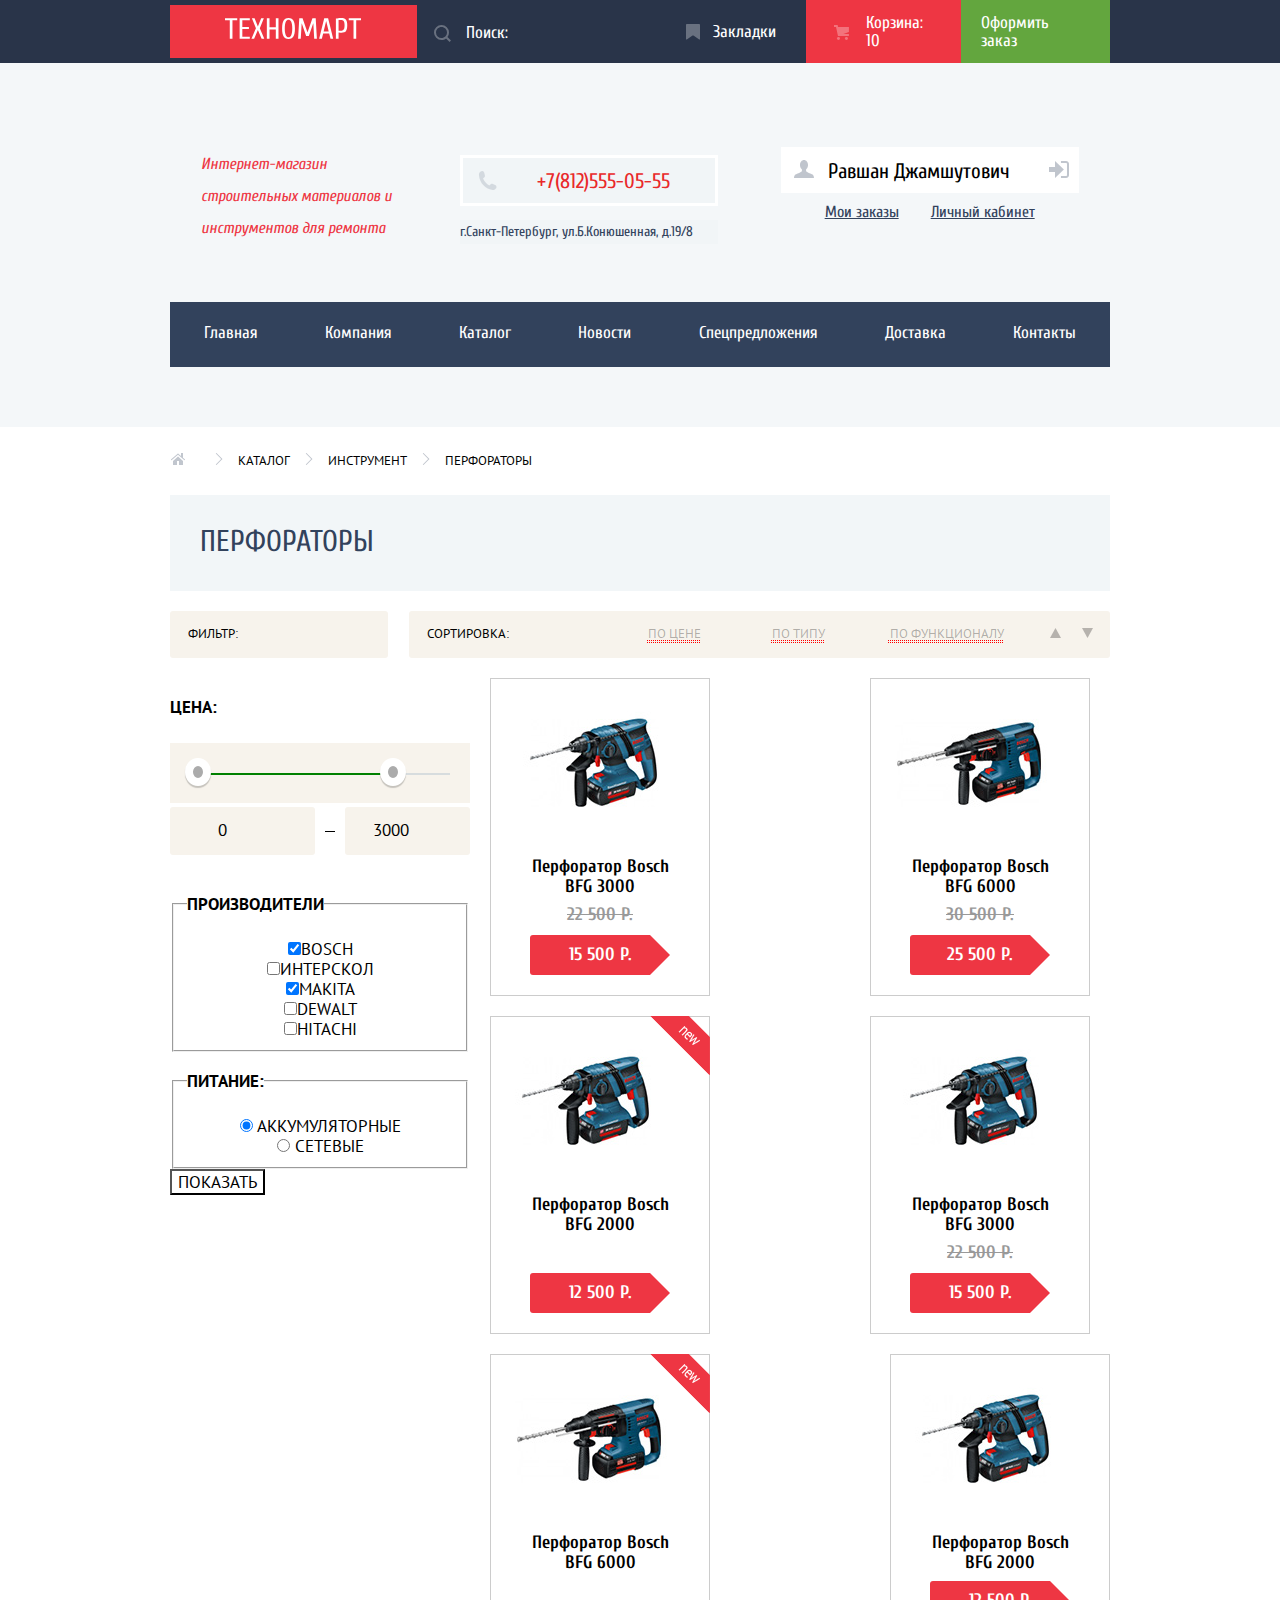
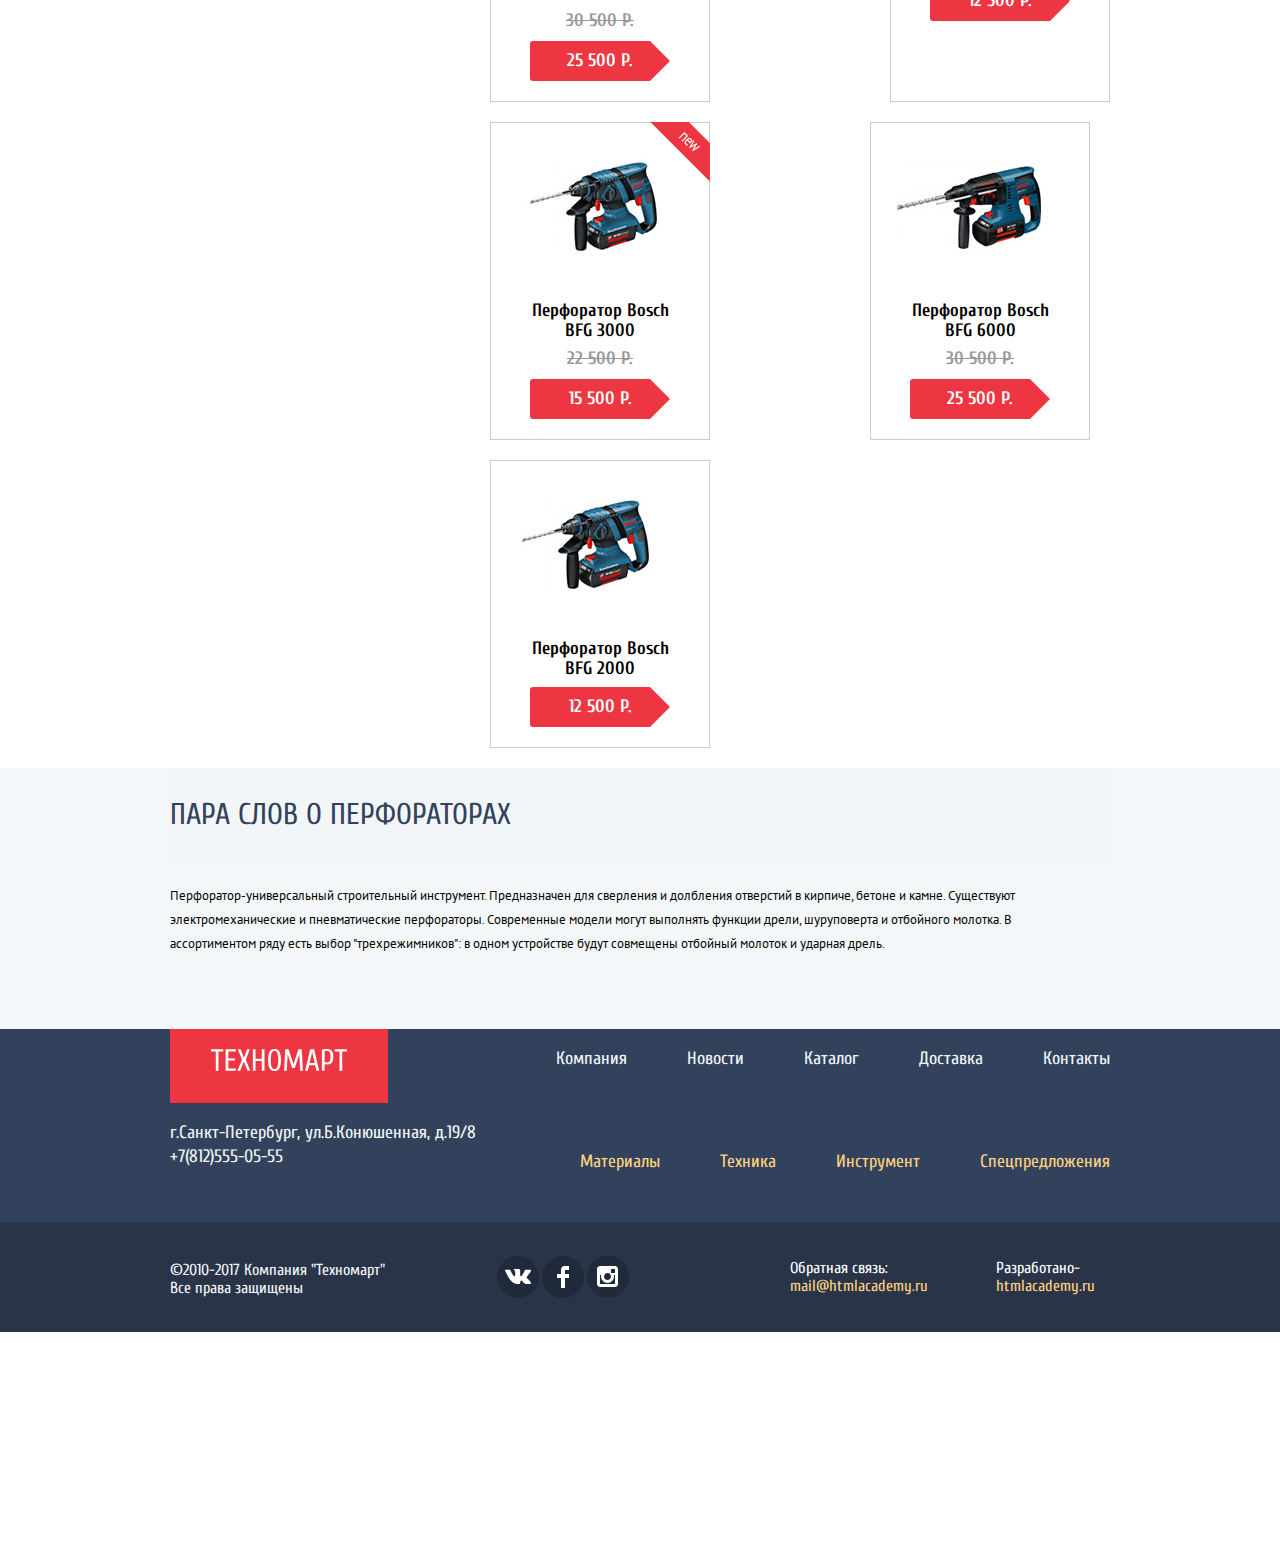
==== commit 3c4d957f: "Фильтр каталога" ====
--- a/inner.html
+++ b/inner.html
@@ -14,16 +14,26 @@
         <a class="main-header-logo">
           <img src="img/logo.svg" width="" height="" alt="Логотип интернет-магазина Техномарт">
         </a>
-<form action="https://echo.htmlacademy.ru" method="post" class="search-form">
-<label class="search">
-  <img src="img/icon-search.svg" alt="Поиск по сайту">
-<input type="search" name="search" placeholder="Поиск:" style="padding-left:30px;">
-</label>
-</form>
+        <form action="https://echo.htmlacademy.ru" method="post" class="search-form">
+        <input class="search-item" type="text" name="search" placeholder="Поиск:"></input>
+        <button class="search-button">
+          <svg xmlns="http://www.w3.org/2000/svg" width="17" height="17" viewBox="0 0 17 17">
+              <path  d="M17 15.586l-3.542-3.542A7.465 7.465 0 0 0 15 7.5 7.5 7.5 0 1 0 7.5 15c1.71 0 3.282-.579 4.544-1.542L15.586 17 17 15.586zM2 7.5C2 4.467 4.467 2 7.5 2 10.532 2 13 4.467 13 7.5c0 3.032-2.468 5.5-5.5 5.5A5.506 5.506 0 0 1 2 7.5z"/>
+          </svg>
+          </button>
+        </form>
 
 <ul class="header-user-info">
-<li><a href="#"><img src="img/icon-bookmark.svg" alt="Закладки">Закладки</a></li>
-<li><a class="cart-button" href="#"><img src="img/cart-icon.svg" alt="Корзина">Корзина:10</a></li>
+  <li><a href="#" class="bookmark-info">
+    <svg xmlns="http://www.w3.org/2000/svg" width="14" height="16" viewBox="0 0 14 16">
+      <path  d="M14 15c0 .55-.368.741-.818.426l-5.363-3.765c-.45-.315-1.187-.315-1.637 0L.818 15.426C.368 15.741 0 15.55 0 15V1c0-.55.45-1 1-1h12c.55 0 1 .45 1 1v14z"/>
+  </svg>Закладки</a></li>
+  <li><a href="#" class="cart-info cart-info-catalog">
+    <svg xmlns="http://www.w3.org/2000/svg" width="15" height="15" viewBox="0 0 15 15">
+      <circle cx="4.5" cy="13.5" r="1.5"/>
+      <circle cx="12.5" cy="13.5" r="1.5"/>
+      <path d="M15 2H4.07l-.422-2H0v2h2.031l1.985 9H15V9H9.441L15 6.951z"/>
+  </svg>Корзина: 10</a></li>
 <li><a class="checkout-button" href="#">Оформить заказ</a></li>
 </ul>
 </div>
@@ -34,17 +44,14 @@
 <p class="header-type-shop" >Интернет-магазин строительных материалов и инструментов для ремонта</p>
 </div>
 <div class="header-contacts">
-<p class="header-phone"><img src="img/icon-phone.svg" alt="+7(812)555-05-55">
-+7(812)555-05-55</p>
+<p class="header-phone">+7(812)555-05-55</p>
 <p class="header-adress">г.Санкт-Петербург, ул.Б.Конюшенная, д.19/8</p>
 </div>
 <div class="header-personal-area">
 <div class="header-username">
-<img src="img/icon-user-grey.svg" alt="иконка пользователя">
-<p>Равшан Джамшутович</p>
-<img src="img/icon-logout.svg" alt="иконка выход из личного кабинета">
-</div>
-<ul class="head-user-options user-profile">
+<a class="username-bottom" href="#">Равшан Джамшутович</a>
+</div>
+<ul class="head-user-options">
   <li><a class="user-items" href="#">Мои заказы</a></li>
   <li><a class="user-profile" href="#">Личный кабинет</a></li>
 </div>
@@ -74,8 +81,35 @@
       </ul>
 
 <h1 class="page-title">Перфораторы</h1>
+<div class="filters-title">
+  <div class="filters-name">Фильтр:</div>
+  <div class="filters-option">
+    <div class="filters-option-name">Сортировка:</div>
+    <ul class="filters-option-type">
+      <li><a class="filter-type-price">По цене</a></li>
+      <li><a class="filter-type-type">По типу</a></li>
+      <li><a class="filter-type-function">По функционалу</a></li>
+      <li><a class="filter-up"><img src="img/icon-up-dir.svg" alt="Фильтр по возрастанию"></a></li>
+      <li><a class="filter-down"><img src="img/icon-down-dir.svg" alt="Фильтр по убыванию"></a></li>
+    </ul>
+</div>
+</div>
 <div class="catalog-interface">
 <section class="filters-list">
+  <div class="filter-range">
+    <div class="filter-range-title"><h2>Цена:</h2></div>
+    <div class="range-controls">
+      <div class="scale">
+        <div class="bar"></div>
+    </div>
+    <div class="range-toggle range-toggle-min"></div>
+    <div class="range-toggle range-toggle-max"></div>
+  </div>
+    <div class="price-controls">
+      <label class="min-price"><input type="text" name="min-price" value="0"></label>
+      <label class="max-price"><input type="text" name="max-price" value="3000"></label>
+    </div>
+  </div>
       <form action="https://echo.htmlacademy.ru" method="post">
       <fieldset class="filter-manufacturers">
         <legend><h2>Производители</h2></legend>
@@ -198,7 +232,7 @@
     <div class="current-price" href="#">25 500 P.</div>
   </div>
   <div class="catalog-goods-item catalog-item">
-    
+
     <div class="actions">
       <a href="#" class="buy">Купить</a>
       <a href="#" class="bookmark">В закладки</a>
@@ -212,7 +246,16 @@
 </div>
 </section>
 </div>
+
 </main>
+<section class="info-block">
+  <div class="info-block-perforators container">
+  <h1 class="page-title">Пара слов о перфораторах</h1>
+  <p>Перфоратор-универсальный строительный инструмент. Предназначен для сверления и долбления отверстий в кирпиче, бетоне и камне.
+  Существуют электромеханические и пневматические перфораторы. Современные модели могут выполнять функции дрели, шуруповерта и отбойного молотка.
+В ассортиментом ряду есть выбор "трехрежимников": в одном устройстве будут совмещены отбойный молоток и ударная дрель.</p>
+</div>
+</section>
 <footer class="main-footer">
   <div class="container footer-top-menu">
     <a class="main-footer-logo" href="#">
--- a/css/style.css
+++ b/css/style.css
@@ -44,9 +44,10 @@
   margin-bottom: 59px;
   min-height: 320px;
   padding-bottom: 60px;
-
-}
-
+}
+.header-inner {
+  margin-bottom: 25px;
+}
 .header-top {
 font-family: "Cuprum";
 font-size: 17px;
@@ -62,10 +63,10 @@
   margin:0 auto;
 }
 .container-top {
-
-  display: flex;
-  justify-content: space-between;
-  align-items: center;
+  display: flex;
+  justify-content: space-between;
+  align-items: center;
+  flex-wrap: nowrap;
 }
 
 .main-header-logo {
@@ -73,8 +74,6 @@
   padding-left: 55px;
   padding-top: 13px;
   padding-bottom: 15px;
-
-
 }
 
 a.main-header-logo {
@@ -100,20 +99,45 @@
 .service-categories-slider,
 .slider-area-image,
 .slider-service-categories-second,
+.filters-option-type,
 .site-navigation, a {
   list-style: none;
 }
 .search-form {
-
-  display: flex;
-  flex-direction: row-reverse;
+position: relative;
+  display: flex;
+  flex-direction: row;
   justify-content: flex-start;
   align-items: center;
 }
+
 .search-form input {
 text-transform: capitalize;
 background-color: #293449;
 border: 0;
+width: 187px;
+height: 42px;
+padding-left: 49px;
+}
+.search-form input::placeholder {
+  font-family: "Cuprum";
+  font-size: 17px;
+  font-style: normal;
+  font-weight: normal;
+  color: #ffffff;
+  }
+.search-item:hover,
+.search-item:hover + button {
+  background: #212a3a;
+}
+ .search-item:focus{
+   background: #ffffff;
+ }
+.search-item:focus + button {
+  background-color: #ffffff;
+}
+.search-item:focus + button path{
+  fill: #ee3643;
 }
 .search {
 display:flex;
@@ -132,10 +156,18 @@
   color: inherit;
 }
 .search-button {
+  position: absolute;
   background-color: #293449;
-  fill: #ffffff;
   border: 0;
-}
+  padding: 0;
+  padding-left: 17px;
+  padding-top: 8px;
+}
+.search-button path {
+fill:#ffffff;
+opacity: 0.3;
+}
+
 
 .header-user-info {
   display: flex;
@@ -144,7 +176,6 @@
   align-items: center;
   padding: 0;
   margin: 0;
-
 }
 
 .header-user-info a {
@@ -166,55 +197,68 @@
 color: rgba(255, 255, 255, 0.6);
 background-color: #161d29
 }
-a.bookmark-info {
-  position: relative;
-  padding-left:44px;
-  padding-right: 28px;
-  padding-top: 14px;
-  padding-bottom: 13px;
-}
-a.bookmark-info::before {
-  content: "";
-  position: absolute;
-  width: 14px;
-  height: 16px;
-  left: 17px;
-  top:14px;
+a.bookmark-info{
+  display: flex;
+  justify-content: space-between;
+  align-items: center;
+  padding-left:31px;
+  padding-right: 30px;
+  padding-top: 13px;
+  padding-bottom: 12px;
+}
+a.bookmark-info svg {
+  padding-right: 13px;
+}
+.bookmark-info path{
+  fill:#ffffff;
   opacity: 0.3;
-
-  background-image: url("../img/icon-bookmark.svg");
-  background-repeat: no-repeat;
-  background-position: 0 0;
-  }
+}
+.bookmark-info:hover path,
+.bookmark-info:focus path{
+  fill:#ffffff;
+}
+.bookmark-info:active path{
+  fill:#ffffff;
+  opacity: 0.5;
+}
   a.cart-info {
-    position: relative;
-    padding-left:50px;
-    padding-right: 31px;
+    display: flex;
+    justify-content: space-between;
+    align-items: center;
+    padding-left:18px;
+    padding-right: 28px;
     padding-top: 14px;
     padding-bottom: 13px;
   }
-  a.cart-info::before {
-    content: "";
-    position: absolute;
-    width: 15px;
-    height: 15px;
-    left: 18px;
-    top:14px;
+  a.cart-info-catalog {
+    padding-left: 10px;
+    padding-right: 20px;
+    background-color: #ee3643;
+  }
+  .cart-info svg{
+    fill:#ffffff;
     opacity: 0.3;
-
-    background-image: url("../img/cart-icon.svg");
-    background-repeat: no-repeat;
-    background-position: 0 0;
-    }
-
+  }
+  .cart-info:hover svg,
+  .cart-info:focus svg {
+    fill:#ffffff;
+  }
+  .cart-info:active svg{
+    fill:#ffffff;
+    opacity: 0.5;
+  }
+
+  a.cart-info svg {
+    padding-right: 17px;
+    padding-left: 18px;
+  }
 a.checkout-button {
   color: #ffffff;
   background-color: #63a63e;
-
   padding-left: 20px;
   padding-right: 22px;
-padding-top: 14px;
-padding-bottom: 13px;
+  padding-top: 14px;
+  padding-bottom: 13px;
 }
 
 a.checkout-button:hover {
@@ -305,7 +349,8 @@
 }
 
 
-.personal-area-enter a {
+.personal-area-enter a,
+.username-bottom {
   display: block;
   font-size: 21px;
   font-style: normal;
@@ -418,6 +463,62 @@
   justify-content: space-between;
   align-items: center;
 }
+.header-username .username-bottom {
+  position: relative;
+  padding-left: 47px;
+  padding-right: 69px;
+  padding-top: 14px;
+  padding-bottom: 11px;
+  background-color: #ffffff;
+  margin-bottom: 10px;
+}
+.username-bottom::before {
+  content: "";
+  position: absolute;
+  top: 13px;
+  left: 13px;
+  width: 20px;
+  height: 18px;
+  opacity: 0.3;
+  background-image: url("../img/icon-user-grey.svg");
+  background-repeat: no-repeat;
+  background-position: 0 0;
+}
+.username-bottom::after {
+  content: "";
+  position: absolute;
+  top: 14px;
+  right: 10px;
+  width: 20px;
+  height: 17px;
+  opacity: 0.3;
+  background-image: url("../img/icon-login.svg");
+  background-repeat: no-repeat;
+  background-position: 0 0;
+}
+.username-bottom:hover::before,
+.username-bottom:focus::before{
+  opacity: 1;
+}
+.username-bottom:active::before {
+  opacity: 0.3;
+}
+.username-bottom:hover::after,
+.username-bottom:focus::after{
+  opacity: 1;
+}
+.username-bottom:active::after {
+  opacity: 0.3;
+}
+.header-username a:hover {
+  color:#000000;
+  background-color: #f1f5f7;
+}
+.header-username a:active {
+  color: rgba(0, 0, 0, 0.3);
+  background-color: #f1f5f7;
+}
+
 .head-user-options {
   display: flex;
   justify-content: center;
@@ -425,6 +526,26 @@
   margin: 0;
   padding: 0;
   list-style: none;
+
+}
+.head-user-options a {
+  font-family: Cuprum;
+  font-size: 16px;
+  font-weight: normal;
+  font-style: normal;
+  line-height: 18px;
+  color:#32425c;
+  text-decoration: underline;
+}
+.head-user-options a:hover,
+.head-user-options a:focus{
+  color:#ee3643;
+}
+.head-user-options a:active{
+  color: rgba(50, 66, 92, 0.3);
+}
+a.user-items {
+  margin-right: 32px;
 }
 .main-service-categories {
   margin-bottom: 53px;
@@ -1044,6 +1165,9 @@
   list-style: none;
 }
 .breadcrumbs {
+  display: flex;
+  justify-content: flex-start;
+  align-items: center;
   list-style: none;
   font-family: "PT Sans";
   font-size: 13px;
@@ -1052,7 +1176,11 @@
   color: #000000;
   background-color: #ffffff;
   text-transform: uppercase;
-}
+  margin: 0;
+  padding: 0;
+  margin-bottom: 25px;
+}
+
 .breadcrumbs a {
   font-family: "PT Sans";
   font-size: 13px;
@@ -1061,8 +1189,12 @@
   color: #000000;
   background-color: #ffffff;
   text-transform: uppercase;
-}
-
+  margin-right: 15px;
+}
+
+.breadcrumbs img {
+  margin-right: 15px;
+}
 .page-title {
   font-family: "Cuprum";
   font-size: 30px;
@@ -1071,7 +1203,241 @@
   color: #32425c;
   background-color: #f2f6f8;
   text-transform: uppercase;
-}
+  margin: 0;
+  margin-bottom: 20px;
+  padding-top: 32px;
+  padding-bottom: 34px;
+  padding-left: 30px;
+}
+.filters-title {
+  display: flex;
+  justify-content: space-between;
+  align-items: center;
+  margin: 0;
+  margin-bottom: 20px;
+}
+.filters-name,
+.filters-option {
+  background-color: #f7f3ec;
+  padding-left: 18px;
+  padding-bottom: 15px;
+  padding-top: 14px;
+  border-radius: 3px;
+  font-family: "PT Sans";
+  font-size: 13px;
+  font-weight: normal;
+  font-style: normal;
+  line-height: 18px;
+  text-transform: uppercase;
+  margin: 0;
+}
+.filters-name {
+  margin-right: 20px;
+  padding-right: 150px;
+}
+.filters-option {
+  display: flex;
+  justify-content: space-between;
+  align-items: center;
+  background-color: #f7f3ec;
+  border-radius: 3px;
+padding-right: 17px;
+}
+.filters-option-type {
+display: flex;
+justify-content: space-between;
+align-items: center;
+margin: 0;
+padding: 0;
+color: rgba(0, 0, 0, 0.3);
+}
+.filters-option-name {
+  margin-right: 139px;
+}
+li .filter-type-price {
+  margin-right: 71px;
+}
+li .filter-type-type {
+  margin-right: 65px;
+}
+li .filter-type-function {
+margin-right: 46px;
+  }
+
+.info-block {
+  background-color: #f4f7f9;
+  padding-bottom: 73px;
+}
+li .filter-up {
+  margin-right: 21px;
+}
+.filter-up img,
+.filter-down img {
+opacity: 0.3;
+}
+.filter-type-price {
+  position: relative;
+}
+.filter-type-price::after {
+  content:"";
+  position: absolute;
+  width: 51px;
+  height: 1px;
+  border: 0.6px dotted red;
+  top:15px;
+  right: 1px;
+}
+.filter-type-type {
+  position: relative;
+}
+.filter-type-type::after {
+  content:"";
+  position: absolute;
+  width: 51px;
+  height: 1px;
+  border: 0.6px dotted red;
+  top:15px;
+  right: 1px;
+}
+.filter-type-function {
+  position: relative;
+}
+.filter-type-function::after {
+  content:"";
+  position: absolute;
+  width: 113px;
+  height: 1px;
+  border: 0.6px dotted red;
+  top:15px;
+  right: 1px;
+}
+.filters-option-type a:hover {
+  color:#000000;
+}
+.filters-option-type a:focus {
+  color:#000000;
+}
+.filters-option-type a:active {
+  color:#ee3643;
+}
+.filters-option-type img:hover {
+  opacity: 1;
+}
+.filters-option-type img:focus {
+  opacity: 1;
+}
+.filter-range-title {
+  margin: 0;
+  margin-bottom: 21px;
+}
+.range-controls {
+  position: relative;
+  margin-bottom: 9px;
+  background-color: #f7f3ec;
+  padding-top: 30px;
+  padding-bottom: 28px;
+  padding-left: 20px;
+  padding-right: 20px;
+}
+.range-controls .scale {
+  height: 2px;
+  background: #d7dcde;
+}
+.range-controls .bar {
+  width: 80%;
+  height: 2px;
+  background: green;
+}
+.range-toggle {
+  position: absolute;
+  top: 15px;
+  width: 10px;
+  height: 12px;
+
+  background: #ababab;
+  border: 8px solid #ffffff;
+  border-radius: 50%;
+  box-shadow: 0 2px 1px 0 rgba(0, 1, 1, 0.2);
+  cursor: pointer;
+}
+.range-toggle-min {
+  left: 5%;
+}
+.range-toggle-max {
+  left: 70%;
+}
+
+.price-controls {
+display: flex;
+justify-content: flex-start;
+align-items: center;
+height: 38px;
+margin-bottom: 25px;
+font-size: 0;
+}
+.price-controls label {
+  display: inline-block;
+  font-family: "PT Sans";
+  font-size: 17px;
+  line-height: 18px;
+  vertical-align: top;
+  cursor: pointer;
+
+  }
+
+.price-controls .min-price {
+  position: relative;
+  background-color: #f7f3ec;
+  padding-top: 12px;
+  padding-bottom: 14px;
+  margin: 0;
+  margin-right: 30px;
+  border-radius: 3px;
+padding-left: 46px;
+}
+.price-controls .min-price::after {
+  content: "";
+  position: absolute;
+  width: 10px;
+  height: 1px;
+  top:24px;
+  right: -20px;
+  background: #000000;
+}
+.price-controls .max-price {
+  background-color: #f7f3ec;
+  padding-top: 12px;
+  padding-bottom: 14px;
+  margin: 0;
+  border-radius: 3px;
+padding-left: 26px;
+  }
+  .price-controls input {
+    width: 95px;
+    margin: 0;
+    color: inherit;
+    font: inherit;
+    background: none;
+    border: none;
+
+  }
+.info-block-perforators {
+  background-color: #f4f7f9;
+
+}
+.info-block-perforators h1{
+  padding-left: 0;
+}
+.info-block-perforators p{
+  font-family: PT Sans;
+  font-size: 13px;
+  font-weight: normal;
+  font-style: normal;
+  line-height: 24px;
+  margin: 0;
+  width: 850px;
+}
+
 .catalog-interface {
   display: flex;
   justify-content: space-between;
@@ -1126,9 +1492,7 @@
 .catalog-goods-item:nth-child(4n) {
   margin-right: 0;
 }
-.catalog-goods-item .title-item:nth-child(3n) {
-  margin-bottom: 45px;
-}
+
 .catalog-main .catalog-goods-item:nth-child(3n) {
   margin-right: 0;
 }
@@ -1139,7 +1503,9 @@
   margin-bottom: 0px;
 }
 .popular-goods-list {
-  font-size: 0;
+  display: flex;
+  justify-content: space-between;
+  flex-wrap: wrap;
 }
 .catalog-goods-item {
   font-size: 18px;
@@ -1214,10 +1580,14 @@
   max-width: 100%;
 }
 .catalog-goods-item .title-item {
-  min-height: 40px;
+height: 33px;
   padding: 0 33px;
   margin-top: 10px;
   margin-bottom: 15px;
+}
+.catalog-goods-item .title-item:nth-child(4n) {
+
+  margin-bottom: 45px;
 }
 .catalog-goods-item .old-price {
   min-height: 20px;
@@ -1394,7 +1764,7 @@
 
 }
 
-.services-options-list {
+ul.services-options-list {
   position: relative;
   list-style: none;
   margin: 0;
@@ -1402,16 +1772,17 @@
   margin-right: 80px;
   margin-bottom: 99px;
   }
-  .services-options-list::after {
+  ul.services-options-list::after {
     content: "";
     position: absolute;
     width: 10px;
-    height: 200px;
+    height: 272px;
     right: 0;
-    bottom: 40px;
+    top: 50%;
+    transform:translateY(-50%);
     opacity: 1;
 
-    background-image: url("../img/shadow-services.jpg");
+    background-image: url("../img/shadow_mal.png");
     background-repeat: no-repeat;
     }
 
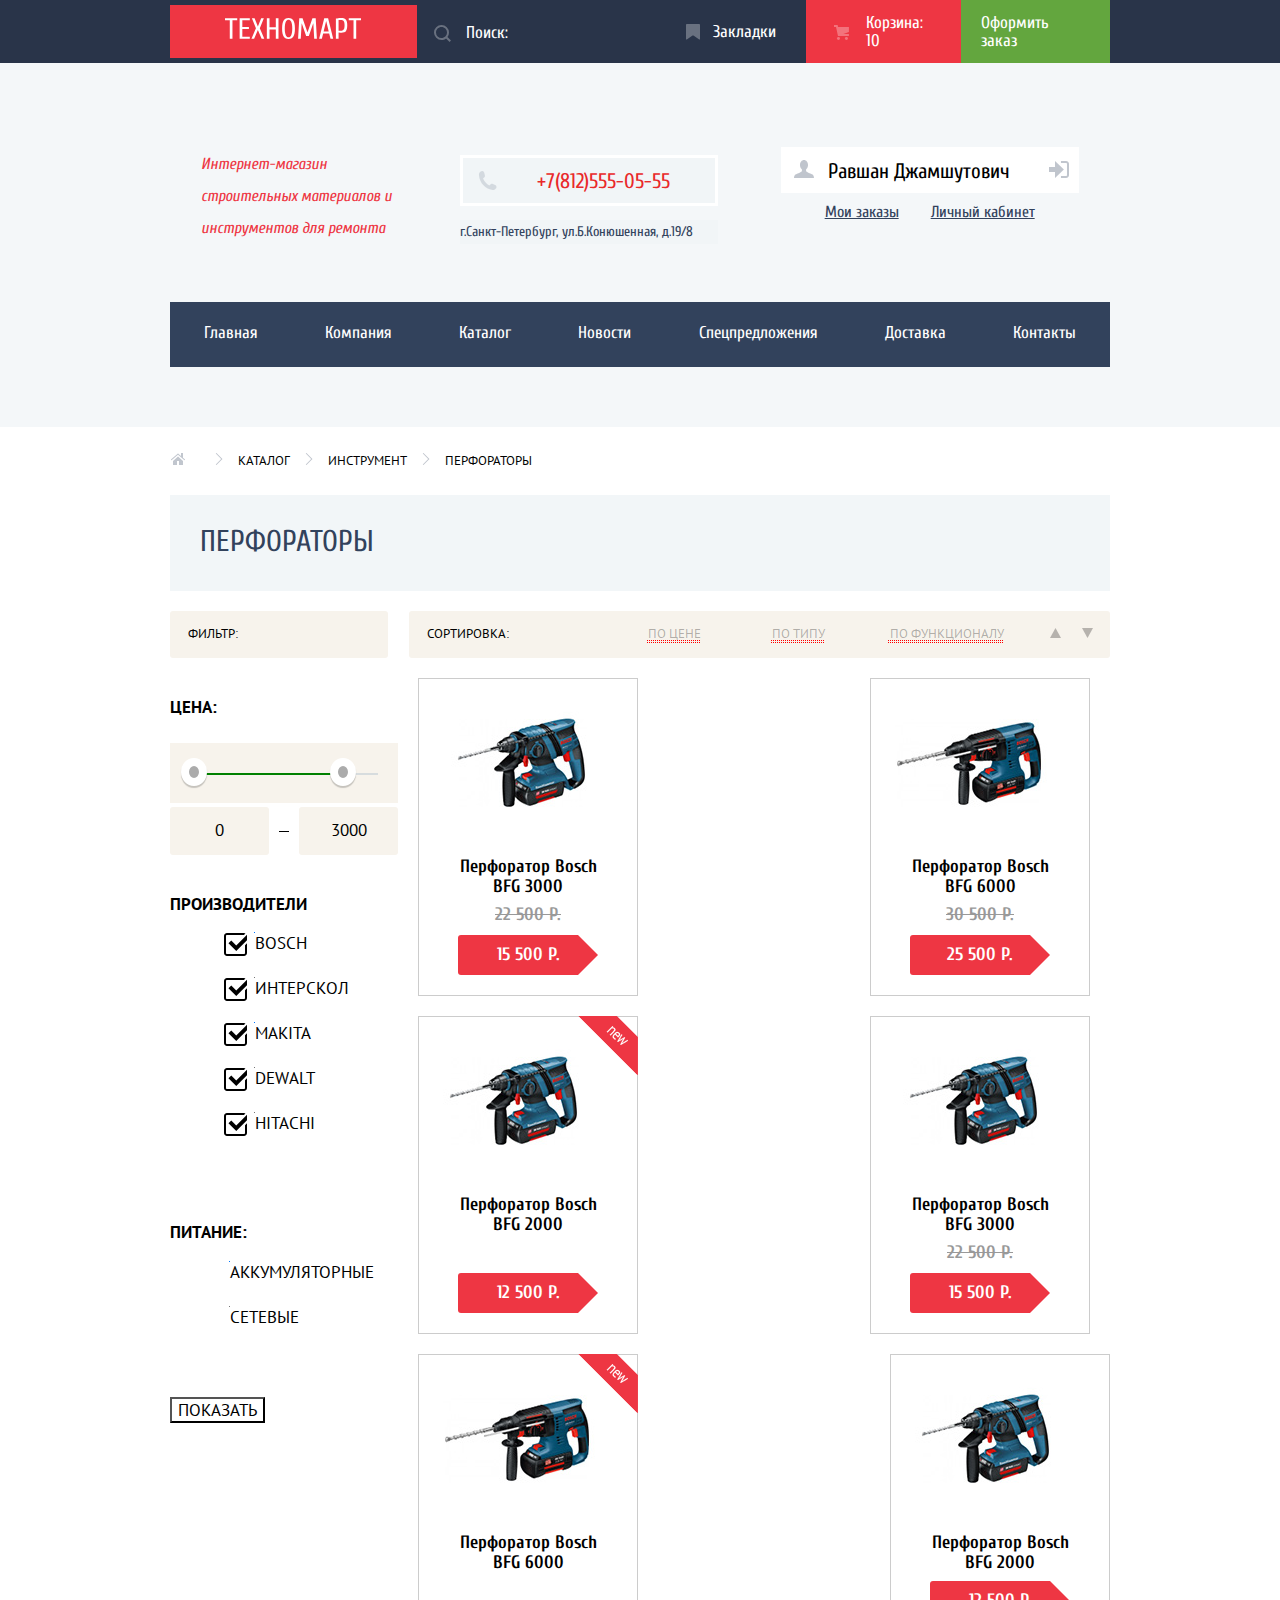
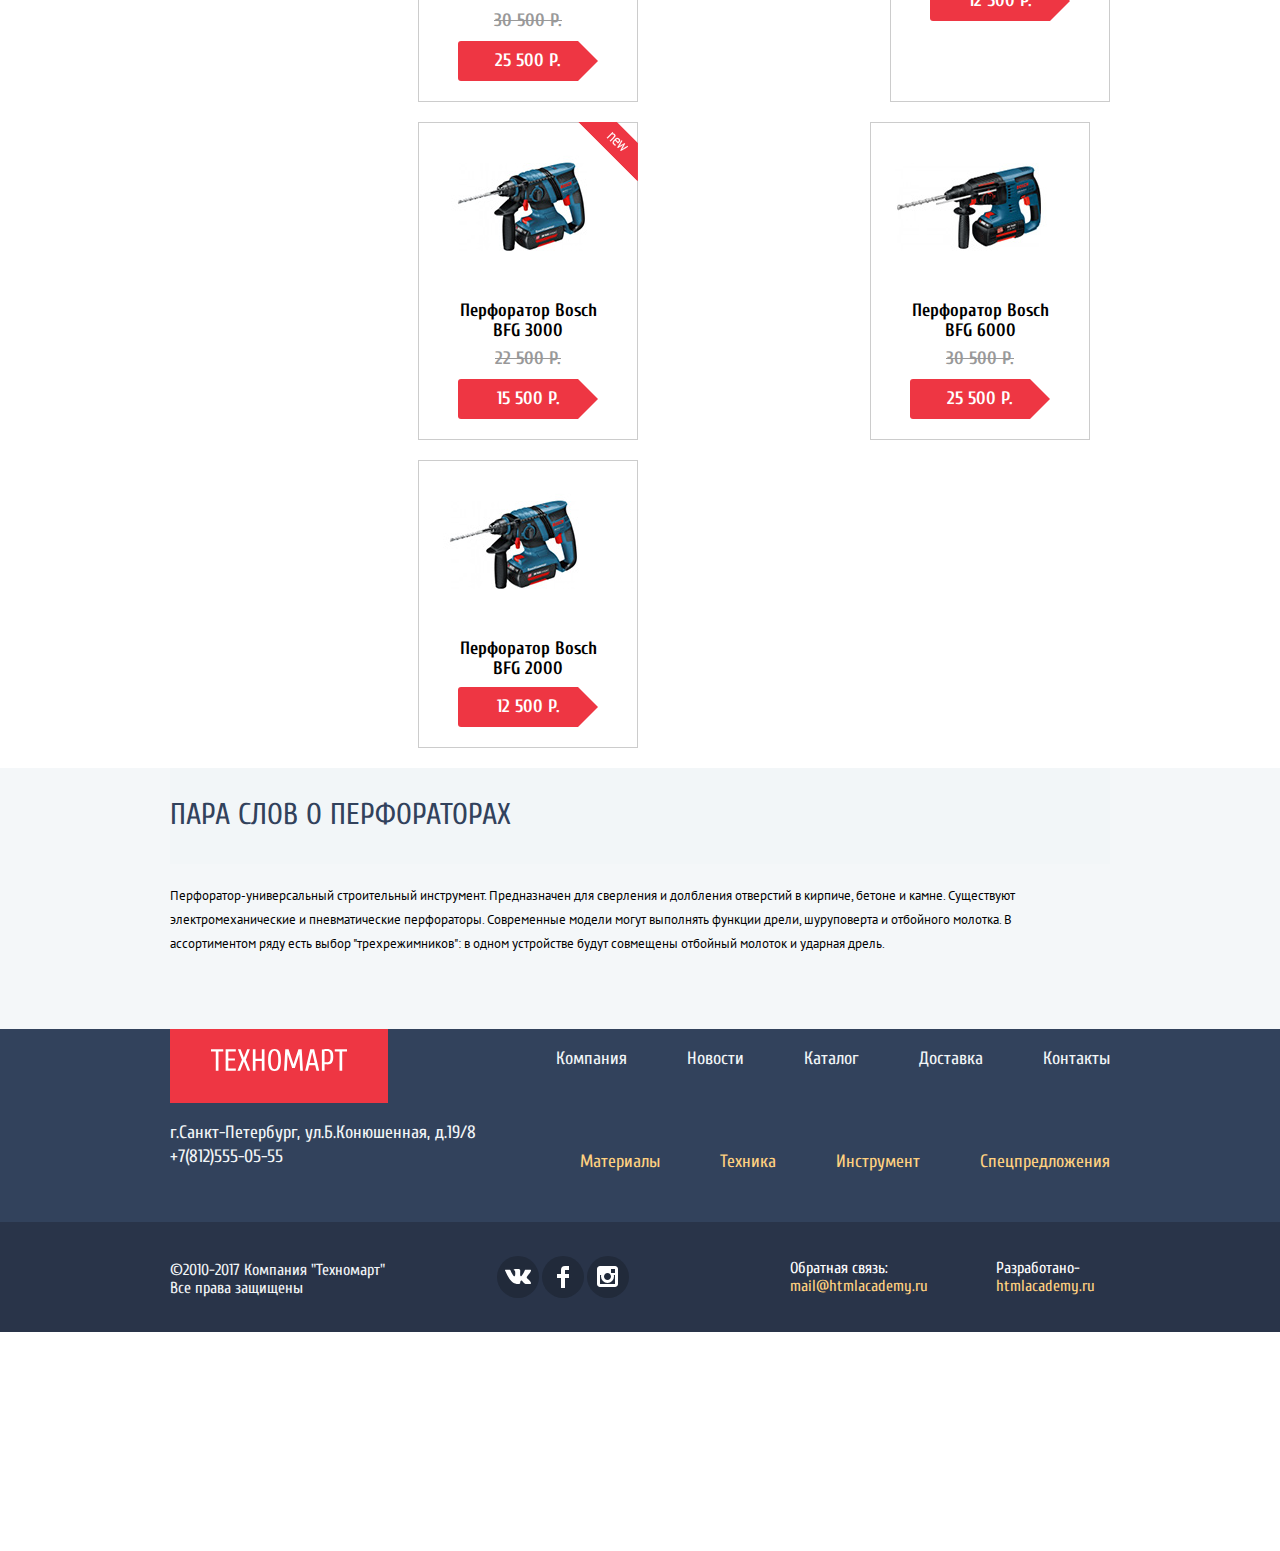
==== commit 3d4c53cf: "Поле фильтров: Производители" ====
--- a/inner.html
+++ b/inner.html
@@ -110,23 +110,27 @@
       <label class="max-price"><input type="text" name="max-price" value="3000"></label>
     </div>
   </div>
-      <form action="https://echo.htmlacademy.ru" method="post">
+      <form class="product-filter" action="https://echo.htmlacademy.ru" method="post">
       <fieldset class="filter-manufacturers">
         <legend><h2>Производители</h2></legend>
-    <label><input type="checkbox" name="bosch" checked>Bosch</label>
-    <label><input type="checkbox" name="Interscol">Интерскол</label>
-    <label><input type="checkbox" name="makita" checked>Makita</label>
-    <label><input type="checkbox" name="dewalt">Dewalt</label>
-    <label><input type="checkbox" name="hitachi">Hitachi</label>
+        <ul>
+    <li class="filter-manufacturers-option"><label><input class="visually-hidden filter-input filter-input-checkbox" type="checkbox" name="bosch" checked>Bosch</label></li>
+    <li class="filter-manufacturers-option"><label><input class="visually-hidden filter-input filter-input-checkbox" type="checkbox" name="Interscol">Интерскол</label></li>
+    <li class="filter-manufacturers-option"><label><input class="visually-hidden filter-input filter-input-checkbox" type="checkbox" name="makita" checked>Makita</label></li>
+    <li class="filter-manufacturers-option"><label><input class="visually-hidden filter-input filter-input-checkbox" type="checkbox" name="dewalt">Dewalt</label></li>
+    <li class="filter-manufacturers-option"><label><input class="visually-hidden filter-input filter-input-checkbox" type="checkbox" name="hitachi">Hitachi</label></li>
+  </ul>
 </fieldset>
 <fieldset class="filter-energy">
   <legend><h2>Питание:</h2></legend>
-  <label>
-  <input type="radio" name="energy" value="akkumulator" checked>
-  Аккумуляторные</label>
-  <label>
-    <input type="radio" name="energy" value="setevye">
-    Сетевые</label>
+  <ul>
+  <li class="filter-energy-option"><label>
+  <input class="visually-hidden filter-input filter-input-radio" type="radio" name="energy" value="akkumulator" checked>
+  Аккумуляторные</label></li>
+  <li class="filter-energy-option"><label>
+    <input class="visually-hidden filter-input filter-input-radio" type="radio" name="energy" value="setevye">
+    Сетевые</label></li>
+  </ul>
 </fieldset>
 <input type="submit" value="Показать">
 </form>
--- a/css/style.css
+++ b/css/style.css
@@ -1393,7 +1393,7 @@
   margin: 0;
   margin-right: 30px;
   border-radius: 3px;
-padding-left: 46px;
+
 }
 .price-controls .min-price::after {
   content: "";
@@ -1410,7 +1410,7 @@
   padding-bottom: 14px;
   margin: 0;
   border-radius: 3px;
-padding-left: 26px;
+
   }
   .price-controls input {
     width: 95px;
@@ -1419,8 +1419,47 @@
     font: inherit;
     background: none;
     border: none;
+    text-align: center;
 
   }
+  .filters-list fieldset {
+    padding: 0;
+    margin: 0;
+    margin-bottom: 45px;
+    border: none;
+  }
+.product-filter ul {
+  padding: 0;
+  margin: 0;
+  list-style: none;
+}
+.filter-manufacturers-option,
+.filter-energy-option {
+  margin-bottom: 25px;
+  padding-left: 35px;
+
+}
+.filter-manufacturers-option label,
+.filter-energy-option label {
+  position: relative;
+  display: block;
+  cursor: pointer;
+  user-select: none;
+}
+.filter-manufacturers-option label::before {
+  content: "";
+  position: absolute;
+  width: 23px;
+  height: 23px;
+  left:-31px;
+
+  background-image: url("../img/checkbox-on-filter.svg");
+  background-repeat: no-repeat;
+  background-position: 0 0;
+
+}
+
+
 .info-block-perforators {
   background-color: #f4f7f9;
 
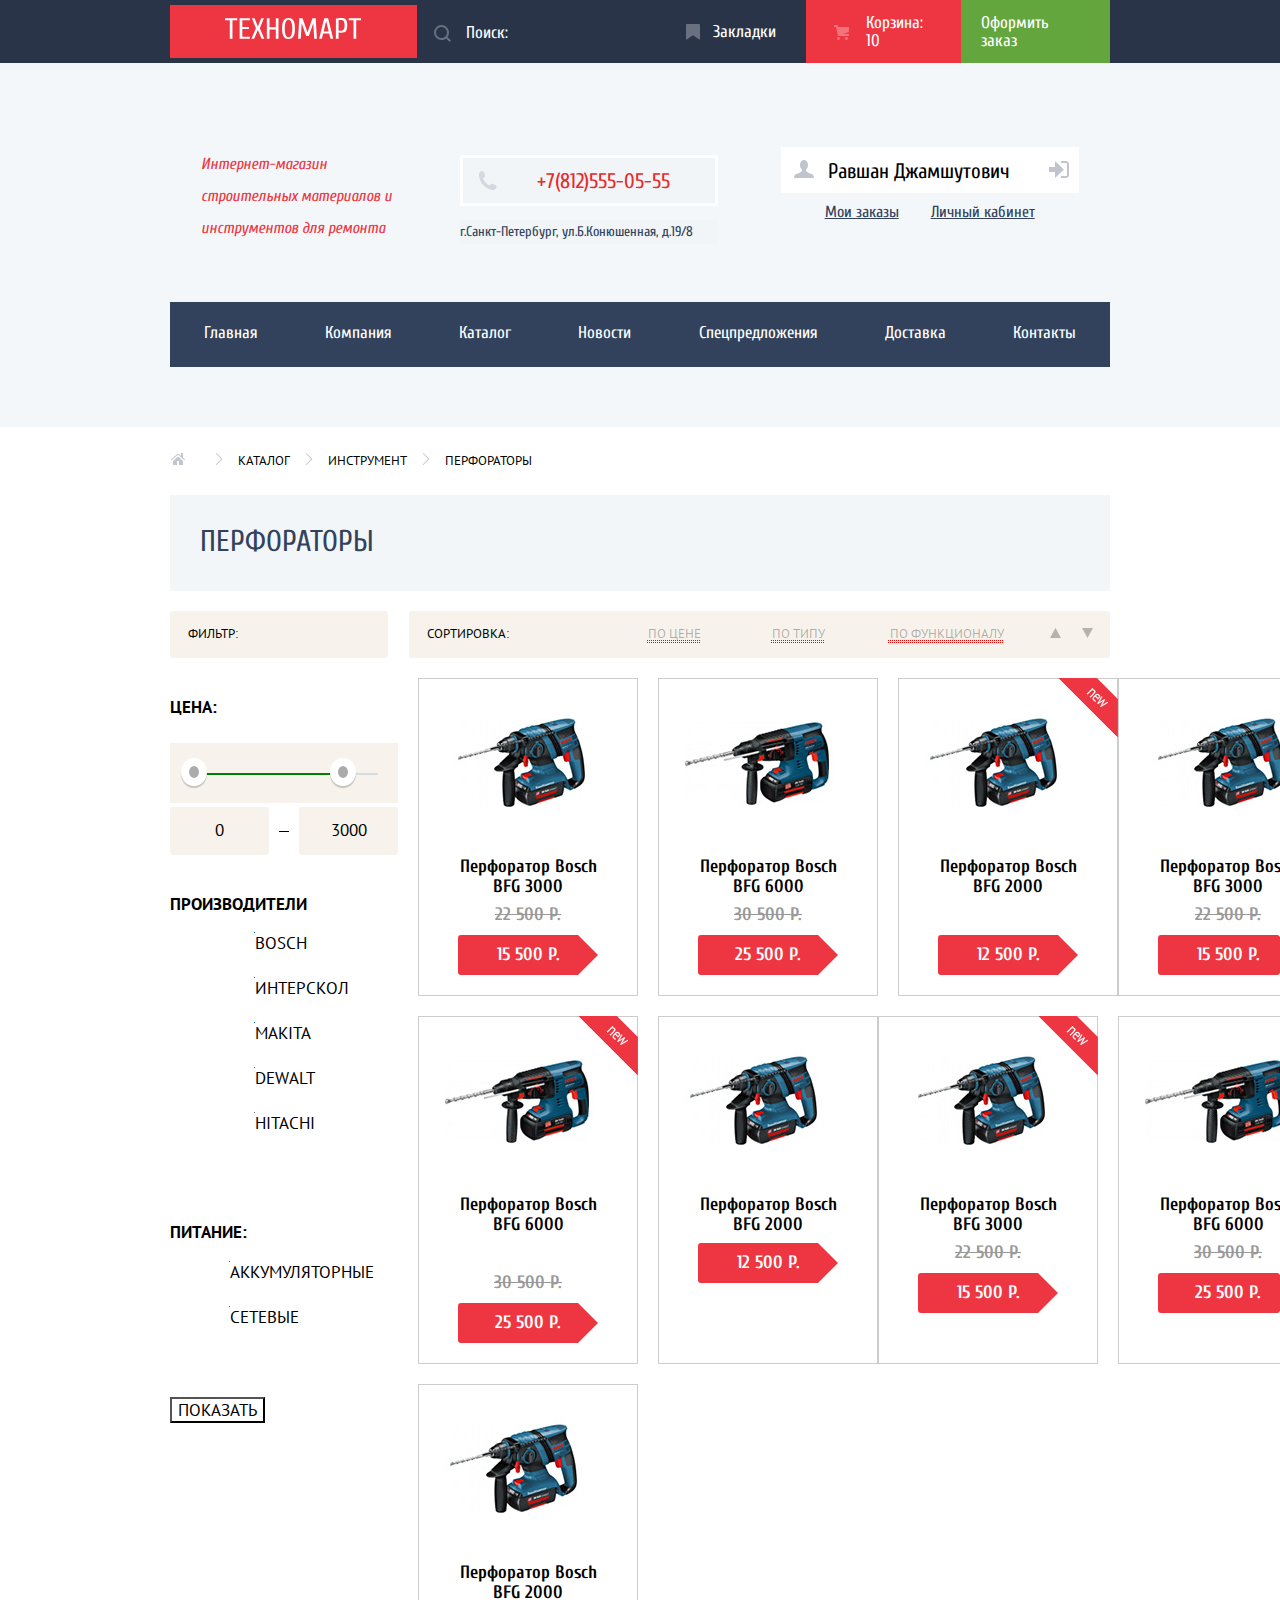
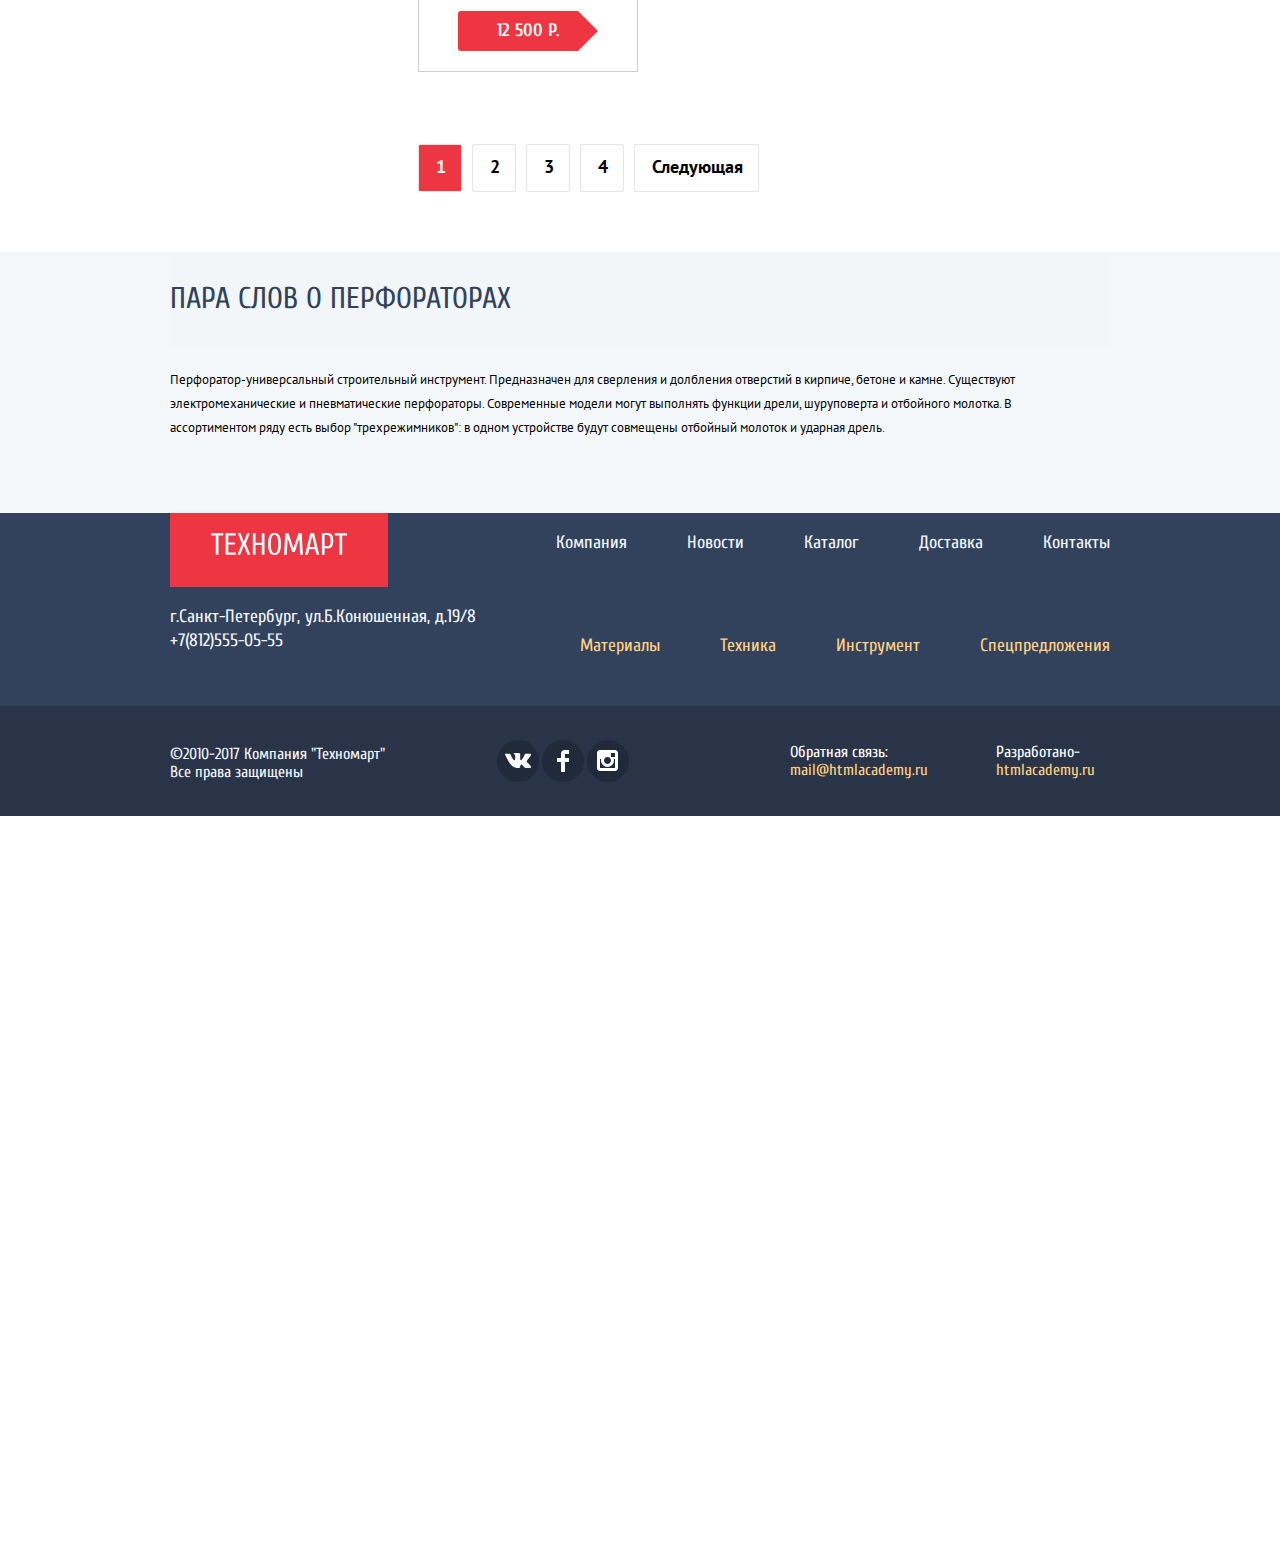
==== commit e7e3165e: "Обновил код каталога" ====
--- a/inner.html
+++ b/inner.html
@@ -248,9 +248,15 @@
     <div class="current-price" href="#">12 500 P.</div>
   </div>
 </div>
+<ul class="pagination-list container">
+  <li class="pagination-item pagination-item-current"><a>1</a></li>
+  <li class="pagination-item"><a href="#">2</a></li>
+  <li class="pagination-item"><a href="#">3</a></li>
+  <li class="pagination-item"><a href="#">4</a></li>
+  <li class="pagination-item"><a href="#">Следующая</a></li>
+</ul>
 </section>
 </div>
-
 </main>
 <section class="info-block">
   <div class="info-block-perforators container">
--- a/css/style.css
+++ b/css/style.css
@@ -1446,7 +1446,7 @@
   cursor: pointer;
   user-select: none;
 }
-.filter-manufacturers-option label::before {
+.filter-input-checkbox:checked + label::before {
   content: "";
   position: absolute;
   width: 23px;
@@ -1456,9 +1456,7 @@
   background-image: url("../img/checkbox-on-filter.svg");
   background-repeat: no-repeat;
   background-position: 0 0;
-
-}
-
+}
 
 .info-block-perforators {
   background-color: #f4f7f9;
@@ -1545,6 +1543,7 @@
   display: flex;
   justify-content: space-between;
   flex-wrap: wrap;
+  margin-bottom: 52px;
 }
 .catalog-goods-item {
   font-size: 18px;
@@ -1875,3 +1874,39 @@
   background-color: #ffffff;
   color: #32425c;
 }
+.pagination-list {
+  display: flex;
+  flex-wrap: wrap;
+  justify-content: flex-start;
+  padding: 0;
+  margin: 0;
+  list-style: none;
+  margin-bottom: 60px;
+}
+.pagination-item {
+  margin-right: 10px;
+}
+.pagination-item:last-child {
+  margin-right: 0;
+}
+.pagination-item a {
+  display: block;
+  padding-top: 13px;
+  padding-bottom: 15px;
+  padding-left: 17px;
+  padding-right: 15px;
+  border: solid 1px #e5e5e5;
+  border-radius: 2px;
+  background-color: #ffffff;
+}
+.pagination-item a:hover,
+.pagination-item a:focus {
+  border: solid 1px #bdc6ca;
+}
+.pagination-item a:active {
+  border: solid 1px #ee3643;
+}
+.pagination-item-current a {
+  background-color: #ee3643;
+  color: #ffffff;
+}
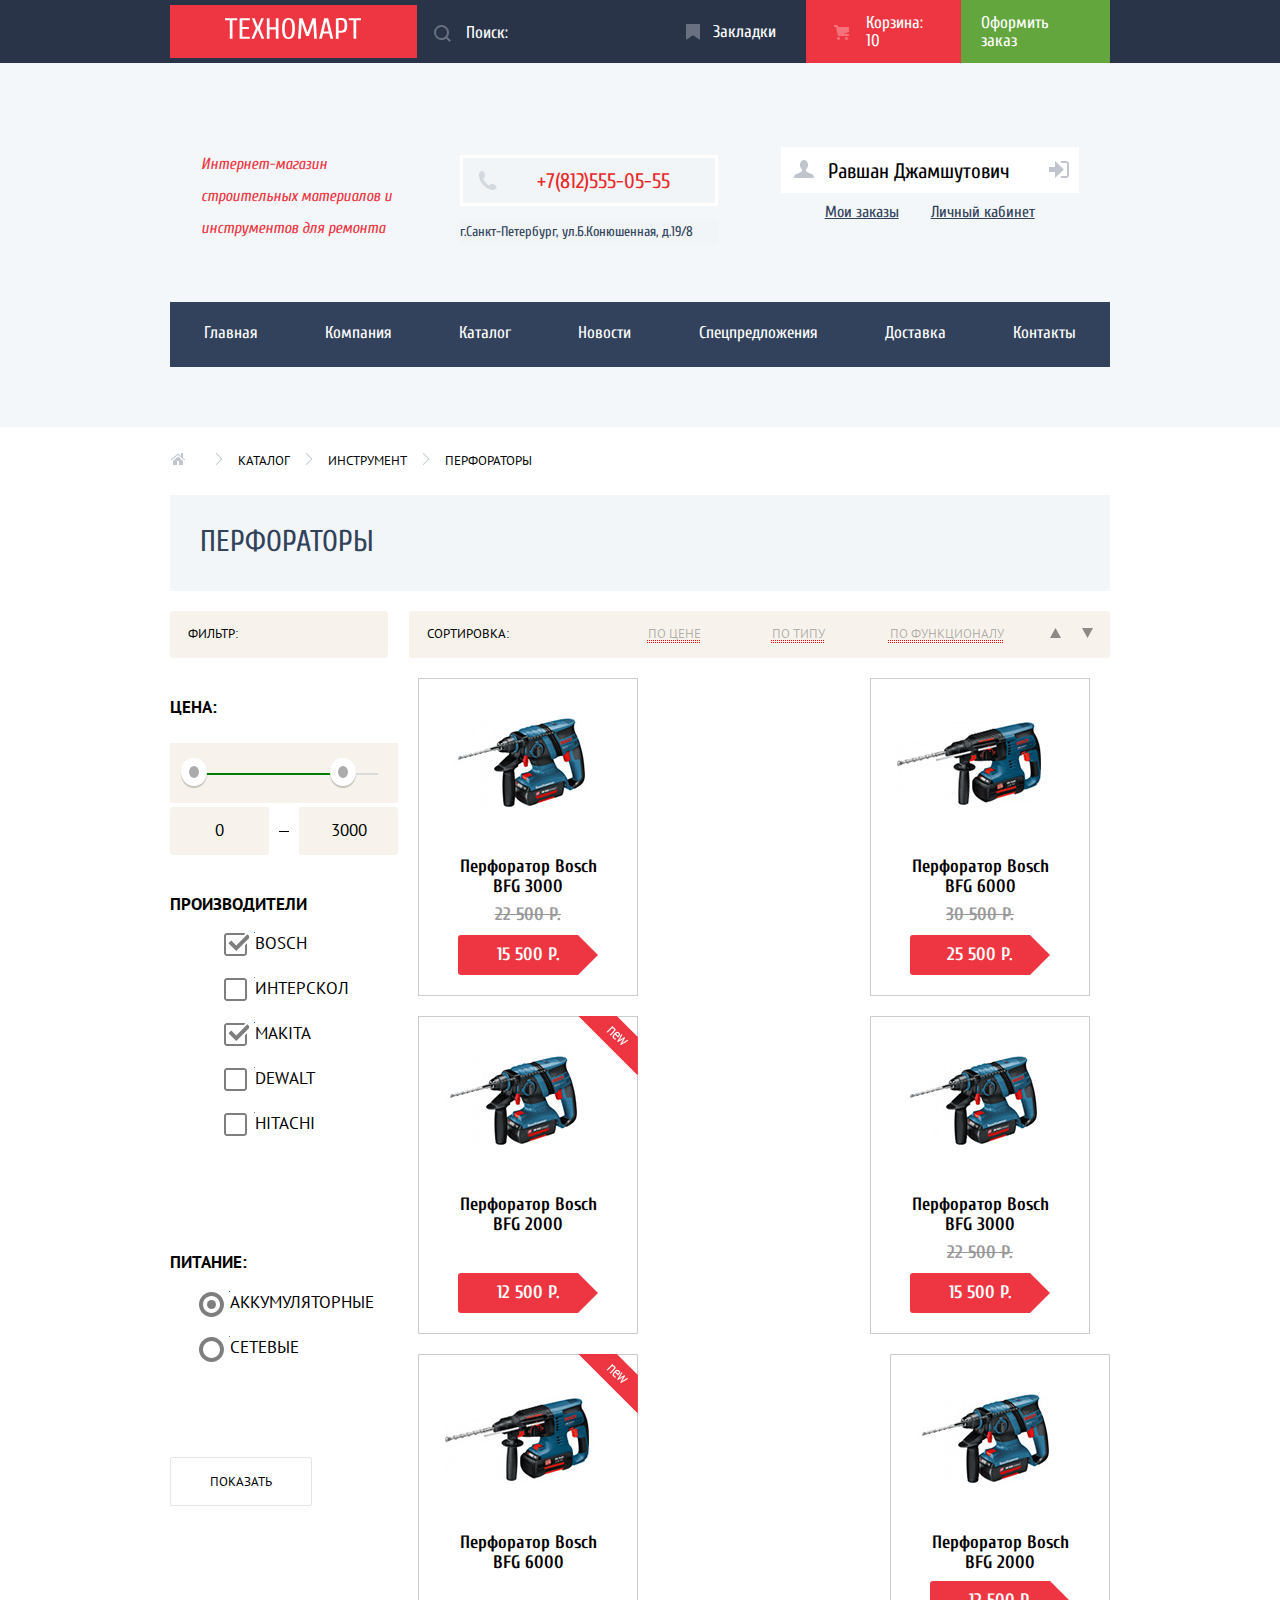
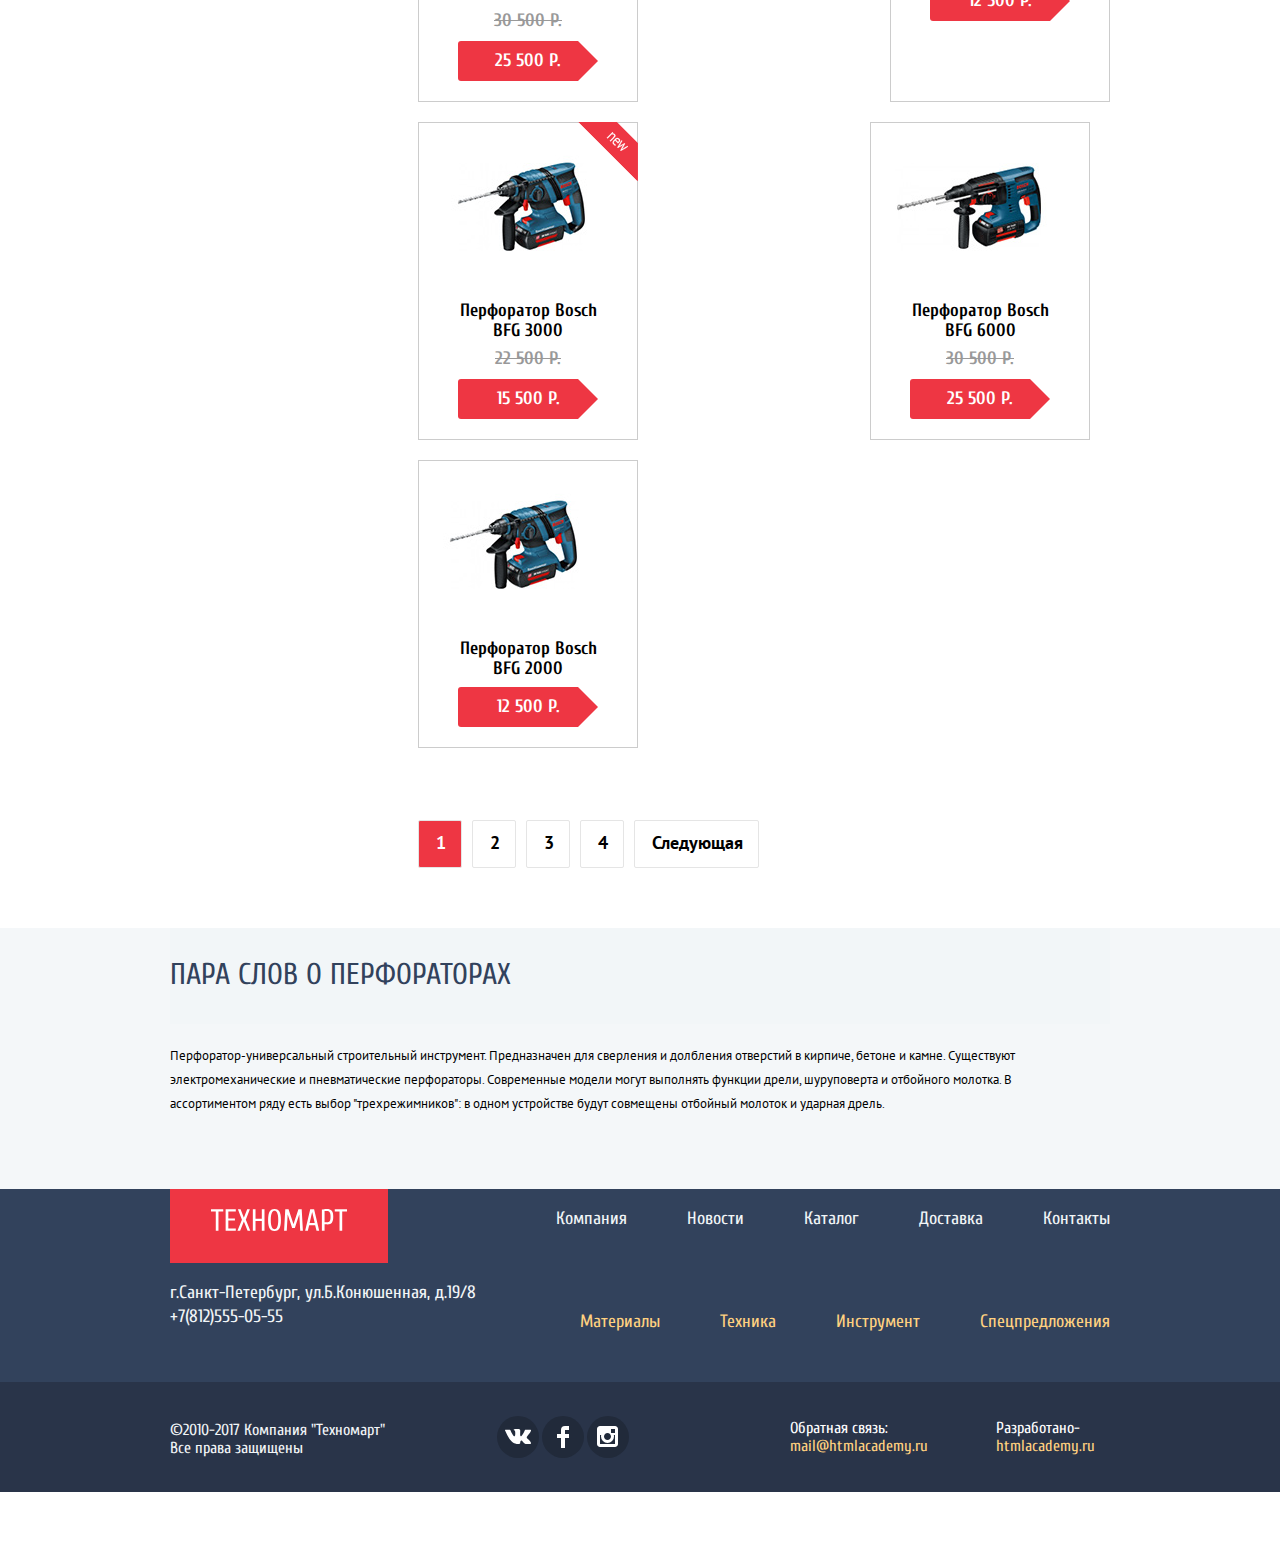
==== commit 3a657387: "Каталог" ====
--- a/inner.html
+++ b/inner.html
@@ -89,8 +89,12 @@
       <li><a class="filter-type-price">По цене</a></li>
       <li><a class="filter-type-type">По типу</a></li>
       <li><a class="filter-type-function">По функционалу</a></li>
-      <li><a class="filter-up"><img src="img/icon-up-dir.svg" alt="Фильтр по возрастанию"></a></li>
-      <li><a class="filter-down"><img src="img/icon-down-dir.svg" alt="Фильтр по убыванию"></a></li>
+      <li><a class="filter-up"><svg xmlns="http://www.w3.org/2000/svg" width="11" height="10" viewBox="0 0 11 10">
+          <path fill="#231F20" d="M5.5 0L0 10h11z"/>
+      </svg></a></li>
+      <li><a class="filter-down"><svg xmlns="http://www.w3.org/2000/svg" width="11" height="10" viewBox="0 0 11 10">
+          <path fill="#231F20" d="M5.5 10L0 0h11"/>
+      </svg></a></li>
     </ul>
 </div>
 </div>
@@ -114,25 +118,35 @@
       <fieldset class="filter-manufacturers">
         <legend><h2>Производители</h2></legend>
         <ul>
-    <li class="filter-manufacturers-option"><label><input class="visually-hidden filter-input filter-input-checkbox" type="checkbox" name="bosch" checked>Bosch</label></li>
-    <li class="filter-manufacturers-option"><label><input class="visually-hidden filter-input filter-input-checkbox" type="checkbox" name="Interscol">Интерскол</label></li>
-    <li class="filter-manufacturers-option"><label><input class="visually-hidden filter-input filter-input-checkbox" type="checkbox" name="makita" checked>Makita</label></li>
-    <li class="filter-manufacturers-option"><label><input class="visually-hidden filter-input filter-input-checkbox" type="checkbox" name="dewalt">Dewalt</label></li>
-    <li class="filter-manufacturers-option"><label><input class="visually-hidden filter-input filter-input-checkbox" type="checkbox" name="hitachi">Hitachi</label></li>
+    <li class="filter-manufacturers-option">
+        <input class="visually-hidden filter-input filter-input-checkbox" type="checkbox" name="bosch" checked id="checkbox1">
+        <label for="checkbox1">Bosch</label></li>
+    <li class="filter-manufacturers-option">
+        <input class="visually-hidden filter-input filter-input-checkbox" type="checkbox" name="Interscol" id="checkbox2">
+        <label for="checkbox2">Интерскол</label></li>
+    <li class="filter-manufacturers-option">
+        <input class="visually-hidden filter-input filter-input-checkbox" type="checkbox" name="makita" checked id="checkbox3">
+        <label for="checkbox3">Makita</label></li>
+    <li class="filter-manufacturers-option">
+      <input class="visually-hidden filter-input filter-input-checkbox" type="checkbox" name="dewalt" id="checkbox4">
+      <label for="checkbox4">Dewalt</label></li>
+    <li class="filter-manufacturers-option">
+      <input class="visually-hidden filter-input filter-input-checkbox" type="checkbox" name="hitachi" id="checkbox5">
+      <label for="checkbox5">Hitachi</label></li>
   </ul>
 </fieldset>
 <fieldset class="filter-energy">
   <legend><h2>Питание:</h2></legend>
   <ul>
-  <li class="filter-energy-option"><label>
-  <input class="visually-hidden filter-input filter-input-radio" type="radio" name="energy" value="akkumulator" checked>
-  Аккумуляторные</label></li>
-  <li class="filter-energy-option"><label>
-    <input class="visually-hidden filter-input filter-input-radio" type="radio" name="energy" value="setevye">
-    Сетевые</label></li>
+  <li class="filter-energy-option">
+  <input class="visually-hidden filter-input filter-input-radio" type="radio" name="energy" value="akkumulator" checked id="checkbox6">
+  <label for="checkbox6">Аккумуляторные</label></li>
+  <li class="filter-energy-option">
+    <input class="visually-hidden filter-input filter-input-radio" type="radio" name="energy" value="setevye" id="checkbox7">
+    <label for="checkbox7">Сетевые</label></li>
   </ul>
 </fieldset>
-<input type="submit" value="Показать">
+<input class="filters-button" type="submit" value="Показать">
 </form>
 </section>
 <section class="catalog-page container">
@@ -248,7 +262,7 @@
     <div class="current-price" href="#">12 500 P.</div>
   </div>
 </div>
-<ul class="pagination-list container">
+<ul class="pagination-list">
   <li class="pagination-item pagination-item-current"><a>1</a></li>
   <li class="pagination-item"><a href="#">2</a></li>
   <li class="pagination-item"><a href="#">3</a></li>
--- a/css/style.css
+++ b/css/style.css
@@ -19,9 +19,9 @@
   max-width: 100%;
   height: auto;
 }
-.visually-hidden:not(:focus):not(:active),
-input [type="checkbox"].visually-hidden,
-input [type="radio"].visually-hidden {
+.visually-hidden,
+input[type="checkbox"].visually-hidden,
+input[type="radio"].visually-hidden {
   position: absolute;
   width: 1px;
   height: 1px;
@@ -1271,10 +1271,32 @@
 li .filter-up {
   margin-right: 21px;
 }
-.filter-up img,
-.filter-down img {
-opacity: 0.3;
-}
+.filter-up path,
+.filter-down path {
+  opacity: 0.5;
+}
+.filter-up:hover path,
+.filter-up:focus path {
+fill: #000000;
+opacity: 1;
+
+}
+.filter-up:active path {
+fill: #ee3643;
+opacity: 1;
+}
+
+.filter-down:hover path,
+.filter-down:focus path {
+fill: #000000;
+opacity: 1;
+
+}
+.filter-down:active path {
+fill: #ee3643;
+opacity: 1;
+}
+
 .filter-type-price {
   position: relative;
 }
@@ -1325,6 +1347,10 @@
 }
 .filters-option-type img:focus {
   opacity: 1;
+}
+.filters-option-type img:active {
+  opacity: 1;
+  color: #ee3643;
 }
 .filter-range-title {
   margin: 0;
@@ -1425,7 +1451,7 @@
   .filters-list fieldset {
     padding: 0;
     margin: 0;
-    margin-bottom: 45px;
+    margin-bottom: 75px;
     border: none;
   }
 .product-filter ul {
@@ -1446,16 +1472,61 @@
   cursor: pointer;
   user-select: none;
 }
-.filter-input-checkbox:checked + label::before {
+.filter-input-checkbox + label::before {
   content: "";
   position: absolute;
-  width: 23px;
-  height: 23px;
+  width: 25px;
+  height: 25px;
   left:-31px;
-
-  background-image: url("../img/checkbox-on-filter.svg");
+  opacity: 0.5;
+  background-image: url("../img/checkbox-off-filter.svg");
   background-repeat: no-repeat;
   background-position: 0 0;
+}
+.filter-input-checkbox:checked + label::before {
+  background-image: url("../img/checkbox-on-filter.svg");
+  opacity: 0.5;
+}
+.filter-input-checkbox + label:hover::before,
+.filter-input-checkbox + label:focus::before,
+.filter-input-radio + label:hover::before,
+.filter-input-radio + label:focus::before {
+  opacity: 0.8;
+}
+.filter-input-checkbox:disabled + label::before,
+ .filter-input-radio:disabled + label::before {
+  background-image: url("../img/checkbox-on-filter.svg");
+  opacity: 0.3;
+}
+.filter-input-radio + label::before {
+  content: "";
+  position: absolute;
+  width: 25px;
+  height: 25px;
+  left:-31px;
+  opacity: 0.5;
+  background-image: url("../img/radio-off-filter.svg");
+  background-repeat: no-repeat;
+  background-position: 0 0;
+}
+.filter-input-radio:checked + label::before {
+  background-image: url("../img/radio-on-filter.svg");
+  opacity: 0.5;
+}
+.product-filter .filters-button {
+  font-family: "PT Sans";
+  font-size: 13px;
+  font-weight: normal;
+  font-style: normal;
+  line-height: 18px;
+  text-transform: uppercase;
+  margin: 0;
+  border: solid 1px #e5e5e5;
+  border-radius: 2px;
+  padding-left: 39px;
+  padding-right: 39px;
+  padding-top: 15px;
+  padding-bottom: 14px;
 }
 
 .info-block-perforators {
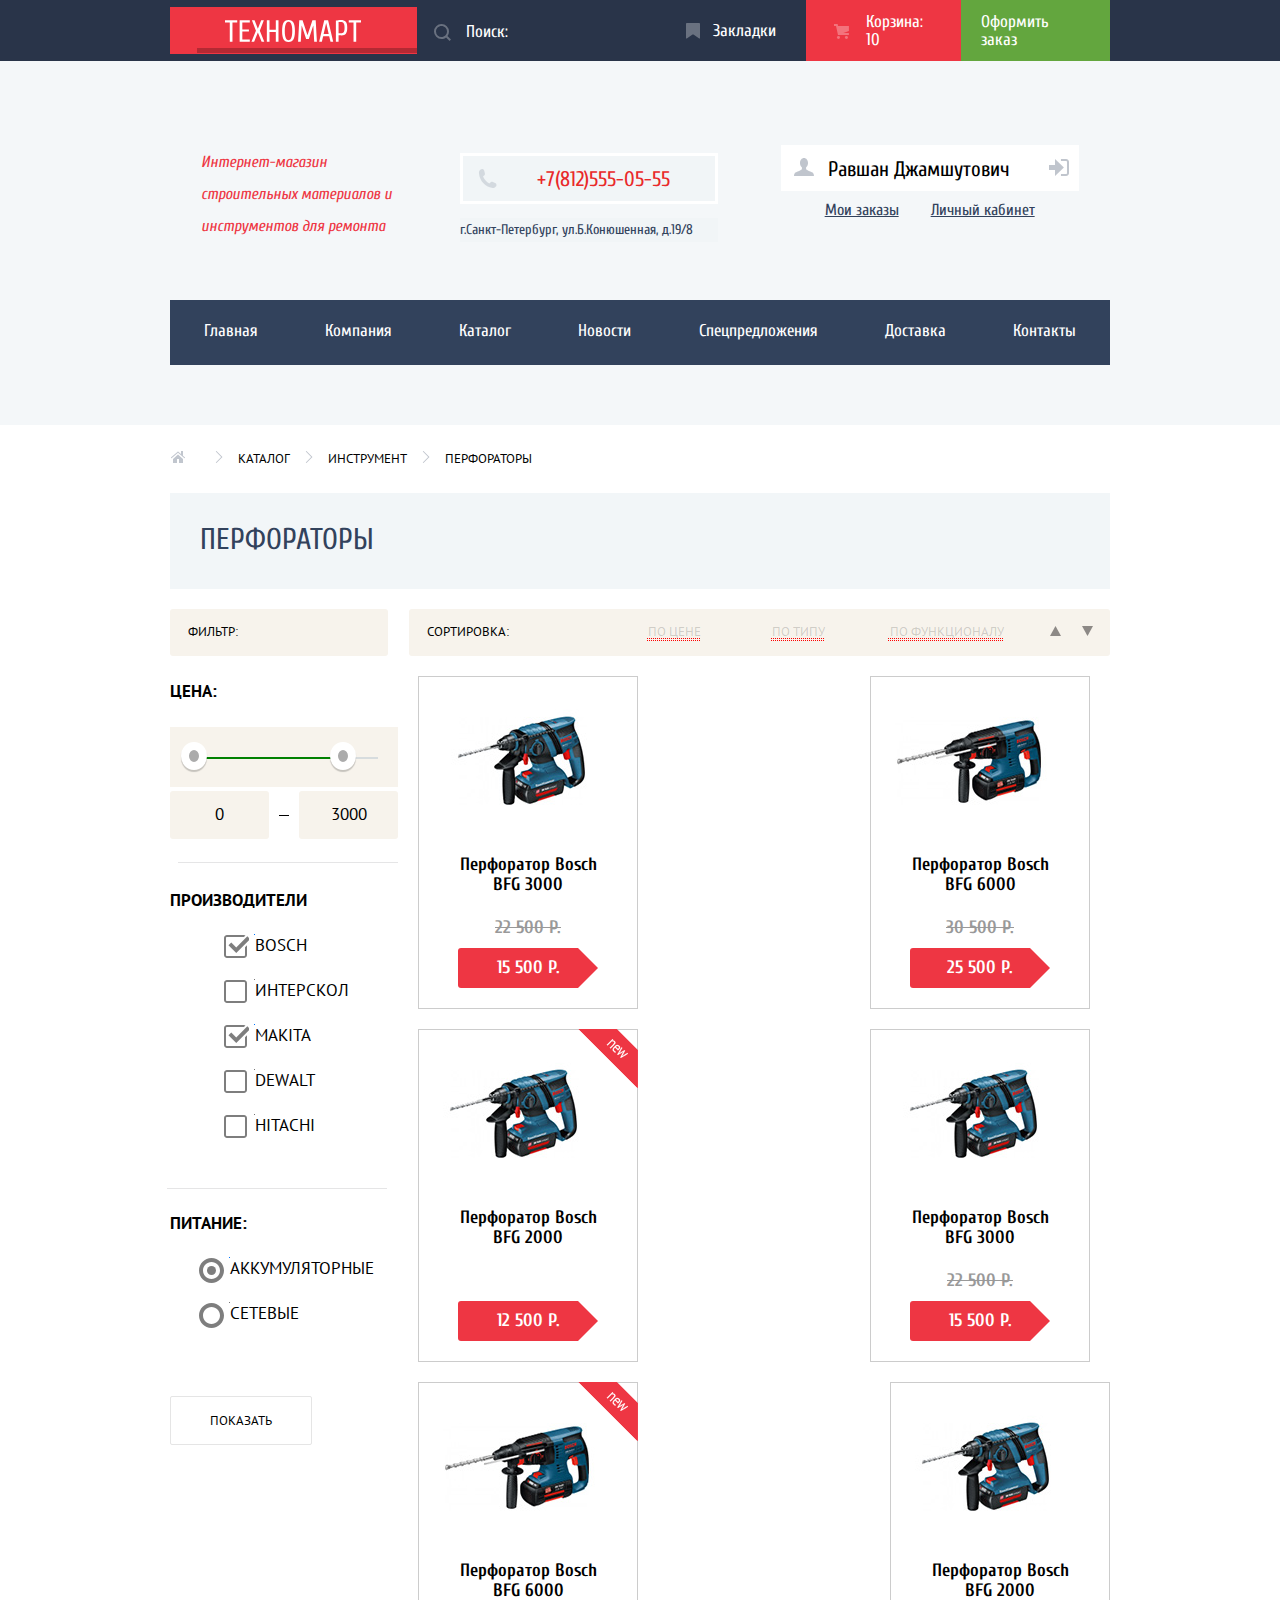
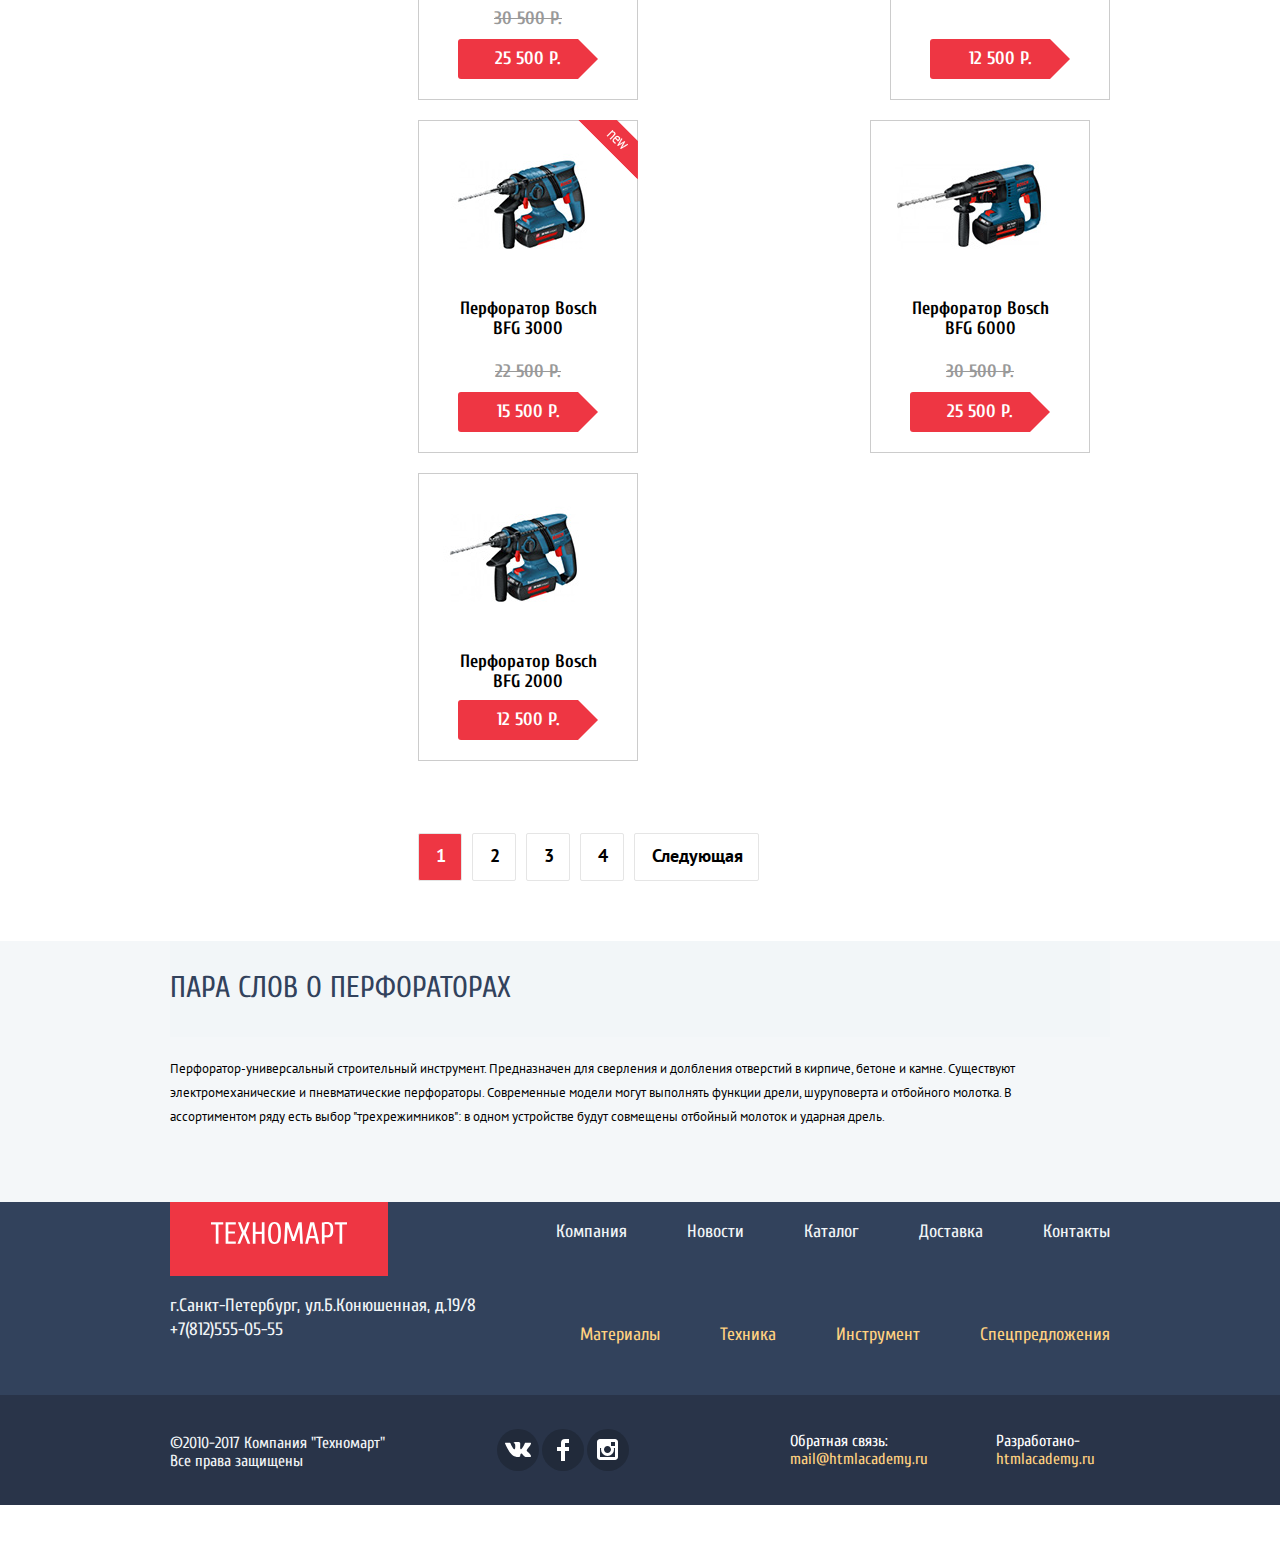
==== commit 64b7067b: "Техномарт: full version" ====
--- a/inner.html
+++ b/inner.html
@@ -86,13 +86,13 @@
   <div class="filters-option">
     <div class="filters-option-name">Сортировка:</div>
     <ul class="filters-option-type">
-      <li><a class="filter-type-price">По цене</a></li>
-      <li><a class="filter-type-type">По типу</a></li>
-      <li><a class="filter-type-function">По функционалу</a></li>
-      <li><a class="filter-up"><svg xmlns="http://www.w3.org/2000/svg" width="11" height="10" viewBox="0 0 11 10">
+      <li><a class="filter-type-price" href="#">По цене</a></li>
+      <li><a class="filter-type-type" href="#">По типу</a></li>
+      <li><a class="filter-type-function" href="#">По функционалу</a></li>
+      <li><a class="filter-up" href="#"><svg xmlns="http://www.w3.org/2000/svg" width="11" height="10" viewBox="0 0 11 10">
           <path fill="#231F20" d="M5.5 0L0 10h11z"/>
       </svg></a></li>
-      <li><a class="filter-down"><svg xmlns="http://www.w3.org/2000/svg" width="11" height="10" viewBox="0 0 11 10">
+      <li><a class="filter-down" href="#"><svg xmlns="http://www.w3.org/2000/svg" width="11" height="10" viewBox="0 0 11 10">
           <path fill="#231F20" d="M5.5 10L0 0h11"/>
       </svg></a></li>
     </ul>
@@ -159,7 +159,7 @@
     <div class="catalog-item-image">
       <img src="img/bfg_3000.jpg" width="218" height="170" alt="Перфоратор Bosch BFG 3000">
     </div>
-    <div class="title-item">Перфоратор Bosch BFG 3000</div>
+    <div class="title-item title-exchange">Перфоратор Bosch BFG 3000</div>
     <div class="old-price">22 500 P.</div>
     <div class="current-price" href="#">15 500 P.</div>
   </div>
@@ -171,7 +171,7 @@
     <div class="catalog-item-image">
       <img src="img/bfg_6000.jpg" width="218" height="170" alt="Перфоратор Bosch BFG 6000">
     </div>
-    <div class="title-item">Перфоратор Bosch BFG 6000</div>
+    <div class="title-item title-exchange">Перфоратор Bosch BFG 6000</div>
     <div class="old-price">30 500 P.</div>
     <div class="current-price" href="#">25 500 P.</div>
   </div>
@@ -184,7 +184,7 @@
     <div class="catalog-item-image">
       <img src="img/bfg_2000.jpg" width="218" height="170" alt="Перфоратор Bosch BFG 2000">
     </div>
-    <div class="title-item">Перфоратор Bosch BFG 2000</div>
+    <div class="title-item title-exchange">Перфоратор Bosch BFG 2000</div>
     <div class="current-price" href="#">12 500 P.</div>
   </div>
   <div class="catalog-goods-item catalog-item">
@@ -195,7 +195,7 @@
     <div class="catalog-item-image">
       <img src="img/bfg_3000.jpg" width="218" height="170" alt="Перфоратор Bosch BFG 3000">
     </div>
-    <div class="title-item">Перфоратор Bosch BFG 3000</div>
+    <div class="title-item title-exchange">Перфоратор Bosch BFG 3000</div>
     <div class="old-price">22 500 P.</div>
     <div class="current-price" href="#">15 500 P.</div>
   </div>
@@ -208,7 +208,7 @@
     <div class="catalog-item-image">
       <img src="img/bfg_6000.jpg" width="218" height="170" alt="Перфоратор Bosch BFG 6000">
     </div>
-    <div class="title-item">Перфоратор Bosch BFG 6000</div>
+    <div class="title-item title-exchange">Перфоратор Bosch BFG 6000</div>
     <div class="old-price">30 500 P.</div>
     <div class="current-price" href="#">25 500 P.</div>
   </div>
@@ -221,7 +221,7 @@
     <div class="catalog-item-image">
       <img src="img/bfg_2000.jpg" width="218" height="170" alt="Перфоратор Bosch BFG 2000">
     </div>
-    <div class="title-item">Перфоратор Bosch BFG 2000</div>
+    <div class="title-item title-exchange">Перфоратор Bosch BFG 2000</div>
     <div class="current-price" href="#">12 500 P.</div>
   </div>
   <div class="catalog-goods-item catalog-item">
@@ -233,7 +233,7 @@
       <div class="flag flag-new">новинка</div>
       <img src="img/bfg_3000.jpg" width="218" height="170" alt="Перфоратор Bosch BFG 3000">
     </div>
-    <div class="title-item">Перфоратор Bosch BFG 3000</div>
+    <div class="title-item title-exchange">Перфоратор Bosch BFG 3000</div>
     <div class="old-price">22 500 P.</div>
     <div class="current-price" href="#">15 500 P.</div>
   </div>
@@ -245,7 +245,7 @@
     <div class="catalog-item-image">
       <img src="img/bfg_6000.jpg" width="218" height="170" alt="Перфоратор Bosch BFG 6000">
     </div>
-    <div class="title-item">Перфоратор Bosch BFG 6000</div>
+    <div class="title-item title-exchange">Перфоратор Bosch BFG 6000</div>
     <div class="old-price">30 500 P.</div>
     <div class="current-price" href="#">25 500 P.</div>
   </div>
@@ -258,7 +258,7 @@
     <div class="catalog-item-image">
       <img src="img/bfg_2000.jpg" width="218" height="170" alt="Перфоратор Bosch BFG 2000">
     </div>
-    <div class="title-item">Перфоратор Bosch BFG 2000</div>
+    <div class="title-item title-exchange">Перфоратор Bosch BFG 2000</div>
     <div class="current-price" href="#">12 500 P.</div>
   </div>
 </div>
@@ -333,10 +333,11 @@
     <section class="modal modal-cart">
     <form class="itemincart" action="https://echo.htmlacademy.ru" method="post">
   <h2>Товар добавлен в корзину!</h2>
-  <input type="submit" value="Оформить заказ">
-  <input type="button" value="Продолжить покупки">
-  <button class="modal-close" type="button">
-    Закрыть
-  </button>
+  <div class="modal-button">
+    <a href="#" class="modal-booking">Оформить заказ</a>
+    <a href="#" class="modal-continue" >Продолжить покупки</a>
+  </div>
+  <button class="modal-close-cart" type="button">Закрыть</button>
+</form>
 </section>
 </body>
--- a/css/style.css
+++ b/css/style.css
@@ -77,13 +77,24 @@
 }
 
 a.main-header-logo {
+  position: relative;
   background-color: #ee3643;
   color: inherit;
   padding-left: 55px;
   padding-right: 56px;
   padding-top: 13px;
-  padding-bottom: 15px;
-}
+  padding-bottom: 8px;
+}
+a.main-header-logo::after {
+content: "";
+position: absolute;
+width: 220px;
+height: 5px;
+top:41px;
+right: 0;
+background-color: #b52933;
+}
+
 a.main-header-logo:hover {
   background-color: #ca2c37;
   color: inherit;
@@ -116,7 +127,7 @@
 background-color: #293449;
 border: 0;
 width: 187px;
-height: 42px;
+height: 40px;
 padding-left: 49px;
 }
 .search-form input::placeholder {
@@ -227,8 +238,8 @@
     align-items: center;
     padding-left:18px;
     padding-right: 28px;
-    padding-top: 14px;
-    padding-bottom: 13px;
+    padding-top: 13px;
+    padding-bottom: 12px;
   }
   a.cart-info-catalog {
     padding-left: 10px;
@@ -257,8 +268,8 @@
   background-color: #63a63e;
   padding-left: 20px;
   padding-right: 22px;
-  padding-top: 14px;
-  padding-bottom: 13px;
+  padding-top: 13px;
+  padding-bottom: 12px;
 }
 
 a.checkout-button:hover {
@@ -907,6 +918,42 @@
   color: #000000;
   background-color: inherit;
   list-style: none;
+  }
+.transport-companies li{
+position: relative;
+  margin: 0;
+  padding: 0;
+  margin-bottom: 23px;
+}
+.transport-companies .bisness-line::before {
+  position: absolute;
+  content: "";
+  width: 25px;
+  height: 2px;
+  background-color: #ee3643;
+  top:8px;
+  left: -35px;
+}
+.transport-companies .autotrading::before {
+  position: absolute;
+  content: "";
+  width: 25px;
+  height: 2px;
+  background-color: #ee3643;
+  top:8px;
+  left: -35px;
+}
+.transport-companies .zheldorexpedition::before {
+  position: absolute;
+  content: "";
+  width: 25px;
+  height: 2px;
+  background-color: #ee3643;
+  top:8px;
+  left: -35px;
+}
+.transport-companies li:last-child{
+    margin-bottom: 0;
 }
 a.delivery-buttons {
   display: block;
@@ -1132,11 +1179,9 @@
   text-align: left;
   color: #ffffff;
 }
-.userinfo {
-  display: none;
-}
+
 .modal {
-  display: none;
+  display: block;
 }
 
 
@@ -1297,8 +1342,9 @@
 opacity: 1;
 }
 
-.filter-type-price {
+.filters-option-type a {
   position: relative;
+  color: rgba(0, 0, 0, 0.18);
 }
 .filter-type-price::after {
   content:"";
@@ -1398,9 +1444,10 @@
 justify-content: flex-start;
 align-items: center;
 height: 38px;
-margin-bottom: 25px;
+margin-bottom: 51px;
 font-size: 0;
 }
+
 .price-controls label {
   display: inline-block;
   font-family: "PT Sans";
@@ -1431,12 +1478,21 @@
   background: #000000;
 }
 .price-controls .max-price {
+  position: relative;
   background-color: #f7f3ec;
   padding-top: 12px;
   padding-bottom: 14px;
   margin: 0;
   border-radius: 3px;
-
+  }
+  .price-controls .max-price::after {
+    content: "";
+    position: absolute;
+    width: 220px;
+    height: 1px;
+    top:71px;
+    right:0px;
+    background: #e5e5e6;
   }
   .price-controls input {
     width: 95px;
@@ -1451,7 +1507,7 @@
   .filters-list fieldset {
     padding: 0;
     margin: 0;
-    margin-bottom: 75px;
+    margin-bottom: 48px;
     border: none;
   }
 .product-filter ul {
@@ -1461,7 +1517,7 @@
 }
 .filter-manufacturers-option,
 .filter-energy-option {
-  margin-bottom: 25px;
+  margin-bottom:25px;
   padding-left: 35px;
 
 }
@@ -1578,6 +1634,7 @@
   flex-direction: column;
   justify-content: space-between;
   align-items: center;
+
 }
 .filter-energy {
   display: flex;
@@ -1587,14 +1644,15 @@
 }
 .catalog-goods-item {
     position: relative;
-    display: inline-block;
-    width: 218px;
+        width: 218px;
     margin-right: 20px;
     margin-bottom: 20px;
     line-height: 20px;
     font-weight: bold;
     text-align: center;
     border: 1px solid #ccc;
+    display: flex;
+    flex-direction: column;
 }
 
 .catalog-goods-item:nth-child(4n) {
@@ -1676,11 +1734,50 @@
 .catalog-goods-item .actions {
   display: none;
 }
-
 .catalog-goods-item:hover .actions {
   display: block;
 }
-
+.actions .buy:hover,
+.actions .buy:focus {
+  box-shadow: inset 0px -3px 0 0 #367315;
+  background-color: #5fbb2d;
+}
+.actions .buy:active {
+    background-color: #518534;
+    box-shadow: none;
+    border: 0;
+}
+.actions .bookmark:hover,
+.actions .bookmark:focus {
+  border: 3px solid #32425c;
+}
+.actions .bookmark:active {
+    border: 3px solid #32425c;
+    opacity: 0.3;
+}
+.actions .buy {
+  position: relative;
+}
+.buy::before {
+  content: "";
+  position: absolute;
+  width: 15px;
+  height: 15px;
+  opacity: 0.3;
+  top:6px;
+  left: 18px;
+  background-image: url("../img/cart-icon-white.svg");
+  background-repeat: no-repeat;
+  background-position: 0 0;
+  background-size: 100% 100%;
+}
+.buy:hover::before,
+.buy:focus::before {
+  opacity: 1;
+}
+.buy:active::before {
+  opacity: 1;
+}
 .catalog-goods-item .catalog-item-image {
   width: 218px;
   height: 168px;
@@ -1694,10 +1791,7 @@
   margin-top: 10px;
   margin-bottom: 15px;
 }
-.catalog-goods-item .title-item:nth-child(4n) {
-
-  margin-bottom: 45px;
-}
+
 .catalog-goods-item .old-price {
   min-height: 20px;
   margin-top: 15px;
@@ -1712,7 +1806,7 @@
 margin: 10px auto;
 margin-bottom: 20px;
 padding: 10px 30px;
-
+margin-top: auto;
 color: white;
 background: #ee3643;
 border-radius: 3px;
@@ -1748,7 +1842,22 @@
   color: #000000;
   background-color: #ffffff;
   text-transform: uppercase;
-}
+  margin-top: 0;
+  margin-bottom: 20px;
+}
+.filter-energy h2 {
+  position: relative;
+}
+.filter-energy h2::before {
+  content: "";
+  position: absolute;
+  width: 220px;
+  height: 1px;
+  top:-20px;
+  right:-140px;
+  background: #e5e5e6;
+}
+
 .filters-list label, input {
 font-family: "PT Sans";
 font-weight: normal;
@@ -1981,3 +2090,268 @@
   background-color: #ee3643;
   color: #ffffff;
 }
+/* Всплывающая форма каталога*/
+.modal {
+  color: #000000;
+  background-color: #ffffff;
+  box-shadow: 0 30px 50px rgba(0, 0, 0, 0.7);
+}
+
+.modal-cart {
+  display: none;
+  position: fixed;
+  width: 620px;
+  padding-top: 55px;
+  top:411px;
+  left: 50%;
+  margin-left: -230px;
+}
+.modal-close-cart {
+  position: absolute;
+  top: 16px;
+  right: 9px;
+  width: 22px;
+  height: 22px;
+  font-size: 0;
+  background-image: url("../img/modal-close.svg");
+  background-size: 100% 100%;
+  background-color: #ffffff;
+  border: 0;
+  cursor: pointer;
+}
+.itemincart .modal-button {
+  display: flex;
+  align-items: center;
+
+  padding-bottom: 61px;
+  background-color: #f1f1f1;
+  padding-top: 37px;
+  padding-left: 80px;
+}
+a.modal-booking {
+  display: table;
+  background-color: #ee3643;
+  font-family:  "Cuprum";
+  font-size: 14px;
+  line-height: 18px;
+  font-weight: normal;
+  text-align: center;
+  color: #ffffff;
+  text-transform: uppercase;
+  border-radius: 3px;
+  padding-top: 14px;
+  padding-bottom: 14px;
+  margin: 0;
+  padding-left: 59px;
+  padding-right: 62px;
+  margin-right: 20px;
+}
+a.modal-continue {
+  display: table;
+  font-family:  "Cuprum";
+  font-size: 14px;
+  line-height: 18px;
+  font-weight: normal;
+  text-align: center;
+  text-transform: uppercase;
+  border-radius: 3px;
+  padding-top: 14px;
+  padding-bottom: 14px;
+  margin: 0;
+  padding-left: 44px;
+  padding-right: 48px;
+  margin: 0;
+  background-color: #ffffff;
+  color:#000000;
+}
+.itemincart h2 {
+  position: relative;
+  padding-left: 179px;
+  margin: 0;
+  margin-bottom: 68px;
+  }
+.itemincart h2::before {
+  content: "";
+  position: absolute;
+  left: 80px;
+  top:-30px;
+  width: 66px;
+  height: 66px;
+  background-image: url("../img/modal-check.svg");
+  background-repeat: no-repeat;
+}
+.itemincart h2::after {
+  content: "";
+  position: absolute;
+  width: 620px;
+  height: 7px;
+  top:-55px;
+  right: 0px;
+background-color: #ee3643;
+}
+/* Всплывающая форма на главной*/
+.userinfo {
+  display: none;
+  border: none;
+}
+.userinfo fieldset {
+  padding: 0;
+  margin: 0;
+  border: none;
+
+}
+.userinfo .modal-padding {
+  padding-left: 80px;
+  padding-right: 80px;
+  padding-top: 48px;
+}
+.modal-userinfo {
+  display:block;
+  position: fixed;
+  width: 620px;
+
+  top:100px;
+  left: 50%;
+  margin-left: -230px;
+  width: 620px;
+  border: none;
+}
+.modal-close-userinfo {
+  position: absolute;
+  top: 16px;
+  right: 9px;
+  width: 22px;
+  height: 22px;
+  font-size: 0;
+  background-image: url("../img/modal-close.svg");
+  background-size: 100% 100%;
+  background-color: #ffffff;
+  border: 0;
+  cursor: pointer;
+}
+.userinfo label {
+  font-family: "Cuprum";
+  font-size: 18px;
+  font-weight: normal;
+  font-style: normal;
+  line-height: 18px;
+  color:#000000;
+}
+.userinfo .user-personal-info {
+  display: flex;
+  justify-content: space-between;
+  align-items: center;
+  margin-bottom: 22px;
+}
+.userinfo input[type="text"],
+.userinfo input[type="email"] {
+  box-sizing: border-box;
+  width: 220px;
+  padding-left: 16px;
+  padding-top: 14px;
+  padding-bottom: 12px;
+  font-family: "PT Sans";
+  font-size: 13px;
+  font-weight: normal;
+  font-style: normal;
+  color: #a9a9a9;
+  text-transform:inherit;
+  border: 2px solid #d7dcde;
+  border-radius: 3px;
+}
+.userinfo input[type="text"]:hover {
+  border: 2px solid #b5b5b5;
+}
+.userinfo input[type="text"]:focus {
+  border: 2px solid #ee3643;
+}
+.userinfo input[type="email"]:hover {
+  border: 2px solid #b5b5b5;
+}
+.userinfo input[type="email"]:focus {
+  border: 2px solid #ee3643;
+}
+.modal-padding p {
+  margin: 0;
+  margin-bottom: 13px;
+}
+.userinfo textarea {
+  box-sizing: border-box;
+  width: 460px;
+  height:114px;
+  padding-left: 16px;
+  padding-top: 13px;
+  padding-bottom: 88px;
+  font-family: "PT Sans";
+  font-size: 13px;
+  font-weight: normal;
+  font-style: normal;
+  color: #a9a9a9;
+  text-transform:inherit;
+  margin-bottom: 37px;
+  border: 2px solid #d7dcde;
+  border-radius: 3px;
+}
+.userinfo textarea:hover {
+  border: 2px solid #b5b5b5;
+}
+.userinfo textarea:focus {
+  border: 2px solid #ee3643;
+}
+.userinfo .modal-button-area {
+  background-color: #f4f4f4;
+  padding-bottom: 37px;
+  padding-top: 37px;
+  padding-left: 80px;
+  padding-right: 80px;
+}
+.modal-button-area input[type="submit"] {
+  display: table;
+  font-family:  "Cuprum";
+  font-size: 14px;
+  line-height: 18px;
+  font-weight: normal;
+  text-align: center;
+  text-transform: uppercase;
+  border-radius: 3px;
+  padding-top: 14px;
+  padding-bottom: 14px;
+  margin: 0;
+  padding-left: 197px;
+  padding-right: 198px;
+  margin: 0;
+  background-color: #ee3643;
+  color:#ffffff;
+  border: 0;
+}
+.modal-padding .user-personal-info {
+position: relative;
+  }
+.modal-padding .user-personal-info::before{
+  content: "";
+  position: absolute;
+  width: 620px;
+  height: 7px;
+  top:-49px;
+  right: -80px;
+  background-color: #ee3643;
+}
+/* Всплывающая форма Карта на главной*/
+.modal-map {
+  display: none;
+  position: relative;
+}
+
+.modal-close-map {
+  position: absolute;
+  top: 16px;
+  right: 9px;
+  width: 22px;
+  height: 22px;
+  font-size: 0;
+  background-image: url("../img/modal-close.svg");
+  background-size: 100% 100%;
+  background-color: transparent;
+  border: 0;
+  cursor: pointer;
+}
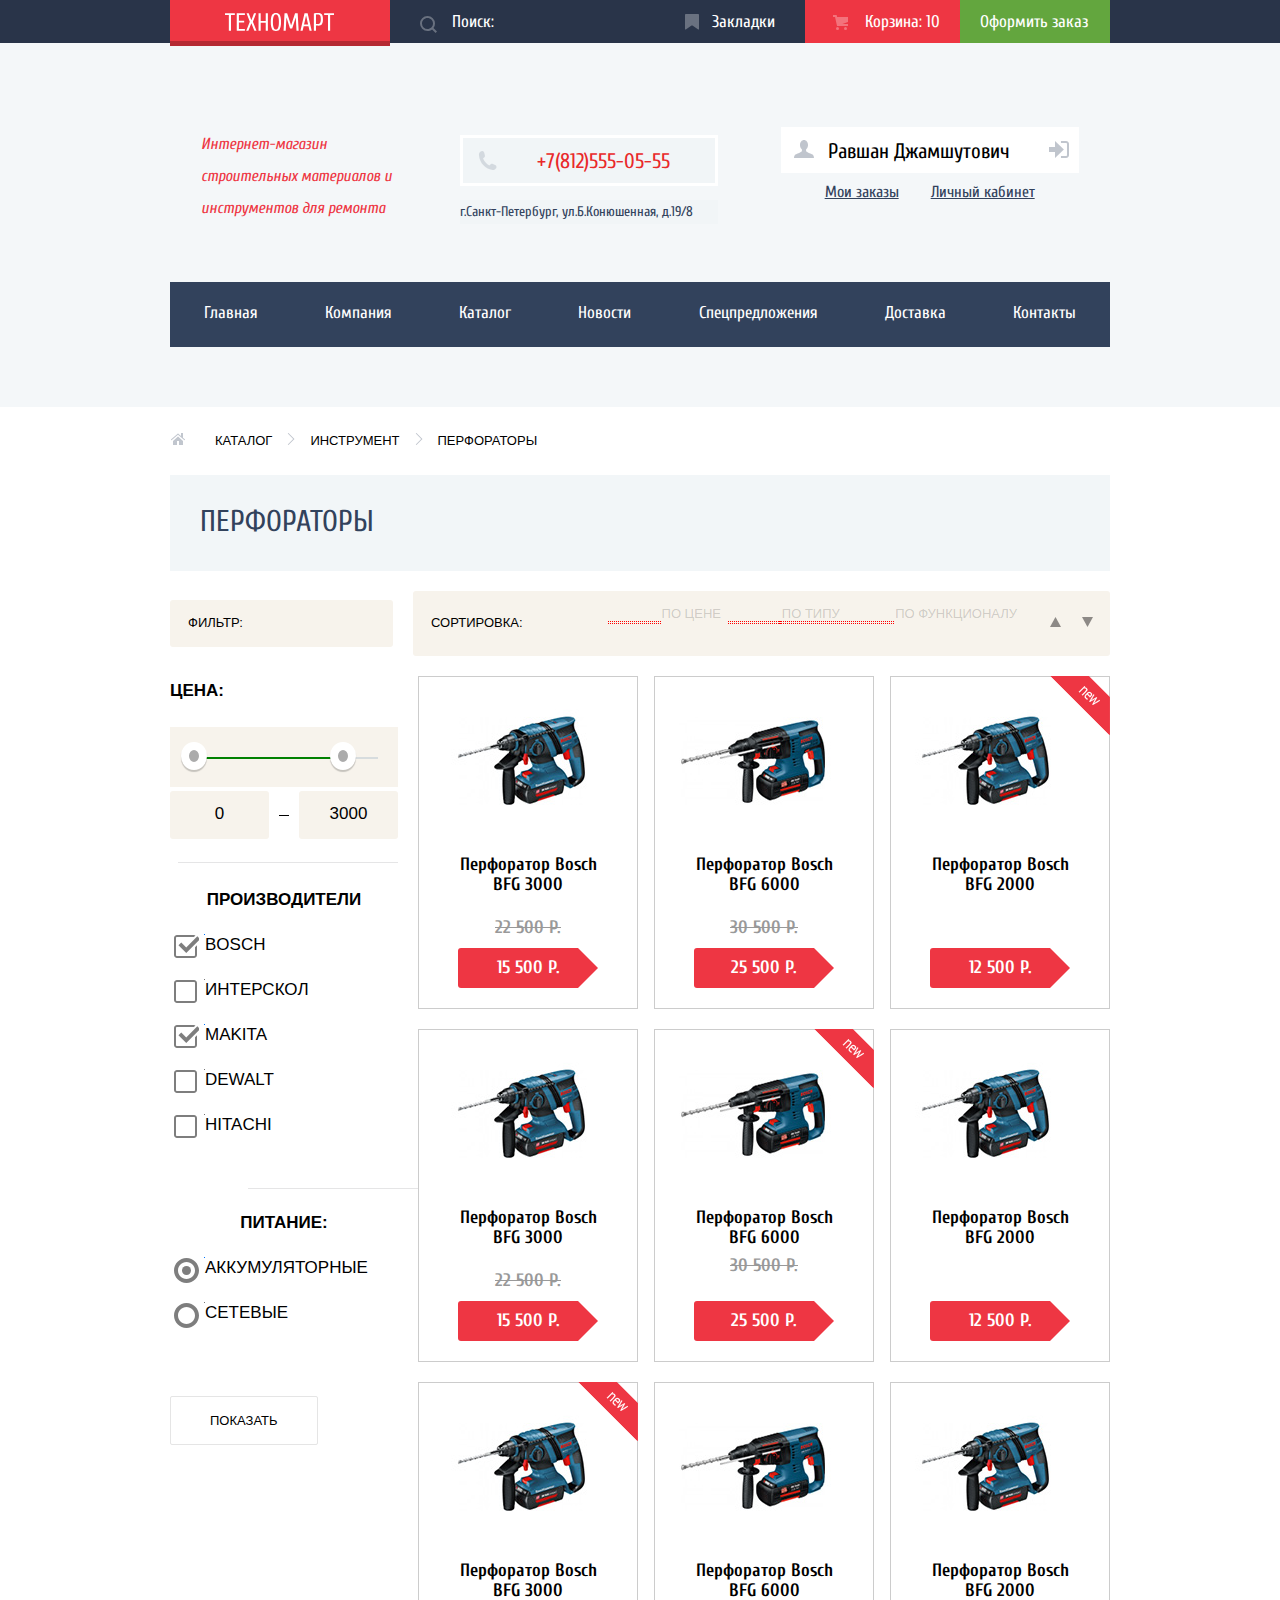
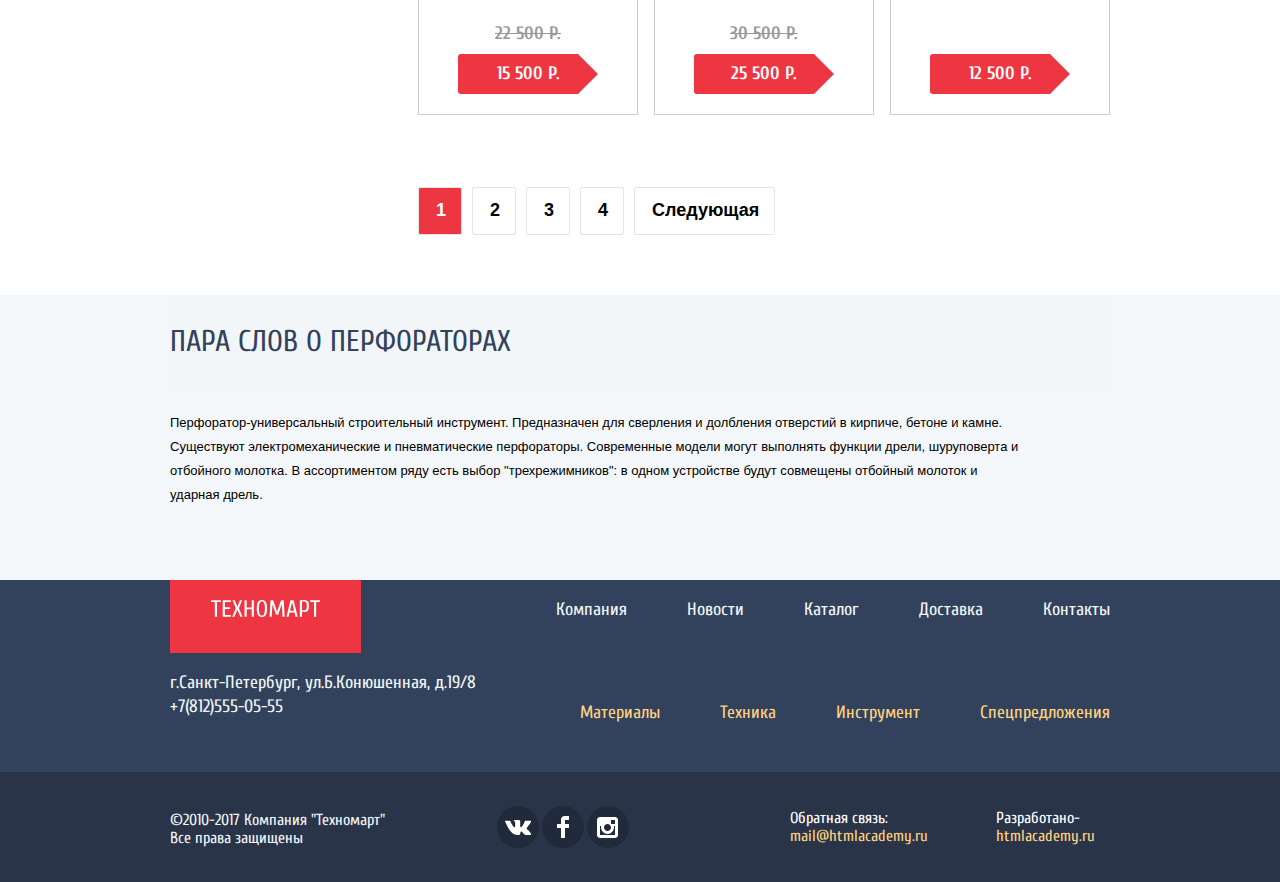
==== commit c63290dd: "Техномарт: full version 2" ====
--- a/inner.html
+++ b/inner.html
@@ -1,343 +1,377 @@
 <!DOCTYPE html>
 <html lang="ru">
-  <head>
+
+<head>
     <meta charset="utf-8">
     <title>HTML Academy: Каталог Техномарт</title>
-<link href="https://fonts.googleapis.com/css?family=Cuprum:400,400i,700|PT+Sans:400,700&display=swap&subset=cyrillic" rel="stylesheet">
-<link href="css/normalize.css" rel="stylesheet">
-<link href="css/style.css" rel="stylesheet">
-  </head>
+    <link href="https://fonts.googleapis.com/css?family=Cuprum:400,400i,700&display=swap&subset=cyrillic" rel="stylesheet">
+    <link href="https://fonts.googleapis.com/css?family=Roboto:400,700&display=swap&subset=cyrillic" rel="stylesheet">
+    <link href="css/normalize.css" rel="stylesheet">
+    <link href="css/style.css" rel="stylesheet">
+</head>
+
 <body>
-  <header class="header-inner">
-    <div class="header-top">
-      <div class="container container-top">
-        <a class="main-header-logo">
-          <img src="img/logo.svg" width="" height="" alt="Логотип интернет-магазина Техномарт">
-        </a>
-        <form action="https://echo.htmlacademy.ru" method="post" class="search-form">
-        <input class="search-item" type="text" name="search" placeholder="Поиск:"></input>
-        <button class="search-button">
-          <svg xmlns="http://www.w3.org/2000/svg" width="17" height="17" viewBox="0 0 17 17">
-              <path  d="M17 15.586l-3.542-3.542A7.465 7.465 0 0 0 15 7.5 7.5 7.5 0 1 0 7.5 15c1.71 0 3.282-.579 4.544-1.542L15.586 17 17 15.586zM2 7.5C2 4.467 4.467 2 7.5 2 10.532 2 13 4.467 13 7.5c0 3.032-2.468 5.5-5.5 5.5A5.506 5.506 0 0 1 2 7.5z"/>
-          </svg>
-          </button>
+    <header class="header-inner">
+        <div class="header-top">
+            <div class="container container-top">
+                <a href="index.html" class="main-header-logo">
+                    <img src="img/logo.svg" width="109" height="19" alt="Логотип интернет-магазина Техномарт">
+                </a>
+                <form action="https://echo.htmlacademy.ru" method="post" class="search-form">
+                    <input class="search-item" type="text" name="search" placeholder="Поиск:">
+                    <button class="search-button">
+                        <svg xmlns="http://www.w3.org/2000/svg" width="17" height="17" viewBox="0 0 17 17">
+                            <path d="M17 15.586l-3.542-3.542A7.465 7.465 0 0 0 15 7.5 7.5 7.5 0 1 0 7.5 15c1.71 0 3.282-.579 4.544-1.542L15.586 17 17 15.586zM2 7.5C2 4.467 4.467 2 7.5 2 10.532 2 13 4.467 13 7.5c0 3.032-2.468 5.5-5.5 5.5A5.506 5.506 0 0 1 2 7.5z" />
+                        </svg>
+                    </button>
+                </form>
+
+                <ul class="header-user-info">
+                    <li>
+                        <a href="#" class="bookmark-info">
+                            <svg xmlns="http://www.w3.org/2000/svg" width="14" height="16" viewBox="0 0 14 16">
+                                <path d="M14 15c0 .55-.368.741-.818.426l-5.363-3.765c-.45-.315-1.187-.315-1.637 0L.818 15.426C.368 15.741 0 15.55 0 15V1c0-.55.45-1 1-1h12c.55 0 1 .45 1 1v14z" />
+                            </svg>Закладки</a>
+                    </li>
+                    <li>
+                        <a href="#" class="cart-info cart-info-catalog">
+                            <svg xmlns="http://www.w3.org/2000/svg" width="15" height="15" viewBox="0 0 15 15">
+                                <circle cx="4.5" cy="13.5" r="1.5" />
+                                <circle cx="12.5" cy="13.5" r="1.5" />
+                                <path d="M15 2H4.07l-.422-2H0v2h2.031l1.985 9H15V9H9.441L15 6.951z" />
+                            </svg>Корзина: 10</a>
+                    </li>
+                    <li><a class="checkout-button" href="#">Оформить заказ</a></li>
+                </ul>
+            </div>
+        </div>
+        <div class="header-middle">
+            <div class="container container-middle">
+                <div class="content-middle">
+                    <p class="header-type-shop">Интернет-магазин строительных материалов и инструментов для ремонта</p>
+                </div>
+                <div class="header-contacts">
+                    <p class="header-phone">+7(812)555-05-55</p>
+                    <p class="header-adress">г.Санкт-Петербург, ул.Б.Конюшенная, д.19/8</p>
+                </div>
+                <div class="header-personal-area">
+                    <div class="header-username">
+                        <a class="username-bottom" href="#">Равшан Джамшутович</a>
+                    </div>
+                    <ul class="head-user-options">
+                        <li><a class="user-items" href="#">Мои заказы</a></li>
+                        <li><a class="user-profile" href="#">Личный кабинет</a></li>
+                    </ul>
+                </div>
+            </div>
+        </div>
+        <div class="container header-site-menu">
+            <nav class="main-navigation">
+                <ul class=" container site-navigation">
+                    <li><a href="index.html">Главная</a></li>
+                    <li><a class="company-button" href="#">Компания</a></li>
+                    <li><a href="inner.html">Каталог</a></li>
+                    <li><a href="#">Новости</a></li>
+                    <li><a href="#">Спецпредложения</a></li>
+                    <li><a href="#">Доставка</a></li>
+                    <li><a href="#">Контакты</a></li>
+                </ul>
+            </nav>
+        </div>
+    </header>
+    <main class="container">
+
+        <ul class="breadcrumbs">
+            <li>
+                <a href="#"><img src="img/icon-home.svg" alt="Главная страница"></a>
+            </li>
+            <li><a href="#">Каталог</a><img src="img/icon-right-small.svg" alt="Каталог"></li>
+            <li><a href="#">Инструмент</a><img src="img/icon-right-small.svg" alt="Инструмент"></li>
+            <li><a class="breadcrumbs-current" href="#">Перфораторы</a></li>
+        </ul>
+
+        <h1 class="page-title">Перфораторы</h1>
+        <div class="filters-title">
+            <div class="filters-name">Фильтр:</div>
+            <div class="filters-option">
+                <div class="filters-option-name">Сортировка:</div>
+                <ul class="filters-option-type">
+                    <li><a class="filter-type-price" href="#">По цене</a></li>
+                    <li><a class="filter-type-type" href="#">По типу</a></li>
+                    <li><a class="filter-type-function" href="#">По функционалу</a></li>
+                    <li>
+                        <a class="filter-up" href="#">
+                            <svg xmlns="http://www.w3.org/2000/svg" width="11" height="10" viewBox="0 0 11 10">
+                                <path fill="#231F20" d="M5.5 0L0 10h11z" />
+                            </svg>
+                        </a>
+                    </li>
+                    <li>
+                        <a class="filter-down" href="#">
+                            <svg xmlns="http://www.w3.org/2000/svg" width="11" height="10" viewBox="0 0 11 10">
+                                <path fill="#231F20" d="M5.5 10L0 0h11" />
+                            </svg>
+                        </a>
+                    </li>
+                </ul>
+            </div>
+        </div>
+        <div class="catalog-interface">
+            <section class="filters-list">
+                <div class="filter-range">
+                    <div class="filter-range-title">
+                        <h2>Цена:</h2></div>
+                    <div class="range-controls">
+                        <div class="scale">
+                            <div class="bar"></div>
+                        </div>
+                        <div class="range-toggle range-toggle-min"></div>
+                        <div class="range-toggle range-toggle-max"></div>
+                    </div>
+                    <div class="price-controls">
+                        <label class="min-price">
+                            <input type="text" name="min-price" value="0">
+                        </label>
+                        <label class="max-price">
+                            <input type="text" name="max-price" value="3000">
+                        </label>
+                    </div>
+                </div>
+                <form class="product-filter" action="https://echo.htmlacademy.ru" method="post">
+                    <fieldset class="filter-manufacturers">
+                        <h2>Производители</h2>
+                        <ul>
+                            <li class="filter-manufacturers-option">
+                                <input class="visually-hidden filter-input filter-input-checkbox" type="checkbox" name="bosch" checked id="checkbox1">
+                                <label for="checkbox1">Bosch</label>
+                            </li>
+                            <li class="filter-manufacturers-option">
+                                <input class="visually-hidden filter-input filter-input-checkbox" type="checkbox" name="Interscol" id="checkbox2">
+                                <label for="checkbox2">Интерскол</label>
+                            </li>
+                            <li class="filter-manufacturers-option">
+                                <input class="visually-hidden filter-input filter-input-checkbox" type="checkbox" name="makita" checked id="checkbox3">
+                                <label for="checkbox3">Makita</label>
+                            </li>
+                            <li class="filter-manufacturers-option">
+                                <input class="visually-hidden filter-input filter-input-checkbox" type="checkbox" name="dewalt" id="checkbox4">
+                                <label for="checkbox4">Dewalt</label>
+                            </li>
+                            <li class="filter-manufacturers-option">
+                                <input class="visually-hidden filter-input filter-input-checkbox" type="checkbox" name="hitachi" id="checkbox5">
+                                <label for="checkbox5">Hitachi</label>
+                            </li>
+                        </ul>
+                    </fieldset>
+                    <fieldset class="filter-energy">
+                        <h2>Питание:</h2>
+                        <ul>
+                            <li class="filter-energy-option">
+                                <input class="visually-hidden filter-input filter-input-radio" type="radio" name="energy" value="akkumulator" checked id="checkbox6">
+                                <label for="checkbox6">Аккумуляторные</label>
+                            </li>
+                            <li class="filter-energy-option">
+                                <input class="visually-hidden filter-input filter-input-radio" type="radio" name="energy" value="setevye" id="checkbox7">
+                                <label for="checkbox7">Сетевые</label>
+                            </li>
+                        </ul>
+                    </fieldset>
+                    <input class="filters-button" type="submit" value="Показать">
+                </form>
+            </section>
+            <section class="catalog-page container">
+                <div class="popular-goods-list catalog-main">
+                    <div class="catalog-goods-item catalog-item">
+                        <div class="actions">
+                            <a href="#" class="buy">Купить</a>
+                            <a href="#" class="bookmark">В закладки</a>
+                        </div>
+                        <div class="catalog-item-image">
+                            <img src="img/bfg_3000.jpg" width="218" height="170" alt="Перфоратор Bosch BFG 3000">
+                        </div>
+                        <div class="title-item title-exchange">Перфоратор Bosch BFG 3000</div>
+                        <div class="old-price">22 500 P.</div>
+                        <div class="current-price">15 500 P.</div>
+                    </div>
+                    <div class="catalog-goods-item catalog-item">
+                        <div class="actions">
+                            <a href="#" class="buy">Купить</a>
+                            <a href="#" class="bookmark">В закладки</a>
+                        </div>
+                        <div class="catalog-item-image">
+                            <img src="img/bfg_6000.jpg" width="218" height="170" alt="Перфоратор Bosch BFG 6000">
+                        </div>
+                        <div class="title-item title-exchange">Перфоратор Bosch BFG 6000</div>
+                        <div class="old-price">30 500 P.</div>
+                        <div class="current-price">25 500 P.</div>
+                    </div>
+                    <div class="catalog-goods-item catalog-item">
+                        <div class="flag flag-new">новинка</div>
+                        <div class="actions">
+                            <a href="#" class="buy">Купить</a>
+                            <a href="#" class="bookmark">В закладки</a>
+                        </div>
+                        <div class="catalog-item-image">
+                            <img src="img/bfg_2000.jpg" width="218" height="170" alt="Перфоратор Bosch BFG 2000">
+                        </div>
+                        <div class="title-item title-exchange">Перфоратор Bosch BFG 2000</div>
+                        <div class="current-price">12 500 P.</div>
+                    </div>
+                    <div class="catalog-goods-item catalog-item">
+                        <div class="actions">
+                            <a href="#" class="buy">Купить</a>
+                            <a href="#" class="bookmark">В закладки</a>
+                        </div>
+                        <div class="catalog-item-image">
+                            <img src="img/bfg_3000.jpg" width="218" height="170" alt="Перфоратор Bosch BFG 3000">
+                        </div>
+                        <div class="title-item title-exchange">Перфоратор Bosch BFG 3000</div>
+                        <div class="old-price">22 500 P.</div>
+                        <div class="current-price">15 500 P.</div>
+                    </div>
+                    <div class="catalog-goods-item catalog-item">
+                        <div class="actions">
+                            <a href="#" class="buy">Купить</a>
+                            <a href="#" class="bookmark">В закладки</a>
+                        </div>
+                        <div class="flag flag-new">новинка</div>
+                        <div class="catalog-item-image">
+                            <img src="img/bfg_6000.jpg" width="218" height="170" alt="Перфоратор Bosch BFG 6000">
+                        </div>
+                        <div class="title-item title-exchange">Перфоратор Bosch BFG 6000</div>
+                        <div class="old-price">30 500 P.</div>
+                        <div class="current-price">25 500 P.</div>
+                    </div>
+                    <div class="catalog-goods-item catalog-item">
+
+                        <div class="actions">
+                            <a href="#" class="buy">Купить</a>
+                            <a href="#" class="bookmark">В закладки</a>
+                        </div>
+                        <div class="catalog-item-image">
+                            <img src="img/bfg_2000.jpg" width="218" height="170" alt="Перфоратор Bosch BFG 2000">
+                        </div>
+                        <div class="title-item title-exchange">Перфоратор Bosch BFG 2000</div>
+                        <div class="current-price">12 500 P.</div>
+                    </div>
+                    <div class="catalog-goods-item catalog-item">
+                        <div class="actions">
+                            <a href="#" class="buy">Купить</a>
+                            <a href="#" class="bookmark">В закладки</a>
+                        </div>
+                        <div class="catalog-item-image">
+                            <div class="flag flag-new">новинка</div>
+                            <img src="img/bfg_3000.jpg" width="218" height="170" alt="Перфоратор Bosch BFG 3000">
+                        </div>
+                        <div class="title-item title-exchange">Перфоратор Bosch BFG 3000</div>
+                        <div class="old-price">22 500 P.</div>
+                        <div class="current-price">15 500 P.</div>
+                    </div>
+                    <div class="catalog-goods-item catalog-item">
+                        <div class="actions">
+                            <a href="#" class="buy">Купить</a>
+                            <a href="#" class="bookmark">В закладки</a>
+                        </div>
+                        <div class="catalog-item-image">
+                            <img src="img/bfg_6000.jpg" width="218" height="170" alt="Перфоратор Bosch BFG 6000">
+                        </div>
+                        <div class="title-item title-exchange">Перфоратор Bosch BFG 6000</div>
+                        <div class="old-price">30 500 P.</div>
+                        <div class="current-price">25 500 P.</div>
+                    </div>
+                    <div class="catalog-goods-item catalog-item">
+
+                        <div class="actions">
+                            <a href="#" class="buy">Купить</a>
+                            <a href="#" class="bookmark">В закладки</a>
+                        </div>
+                        <div class="catalog-item-image">
+                            <img src="img/bfg_2000.jpg" width="218" height="170" alt="Перфоратор Bosch BFG 2000">
+                        </div>
+                        <div class="title-item title-exchange">Перфоратор Bosch BFG 2000</div>
+                        <div class="current-price">12 500 P.</div>
+                    </div>
+                </div>
+                <ul class="pagination-list">
+                    <li class="pagination-item pagination-item-current"><a>1</a></li>
+                    <li class="pagination-item"><a href="#">2</a></li>
+                    <li class="pagination-item"><a href="#">3</a></li>
+                    <li class="pagination-item"><a href="#">4</a></li>
+                    <li class="pagination-item"><a href="#">Следующая</a></li>
+                </ul>
+            </section>
+        </div>
+    </main>
+    <section class="info-block">
+        <div class="info-block-perforators container">
+            <h1 class="page-title">Пара слов о перфораторах</h1>
+            <p>Перфоратор-универсальный строительный инструмент. Предназначен для сверления и долбления отверстий в кирпиче, бетоне и камне. Существуют электромеханические и пневматические перфораторы. Современные модели могут выполнять функции дрели, шуруповерта и отбойного молотка. В ассортиментом ряду есть выбор "трехрежимников": в одном устройстве будут совмещены отбойный молоток и ударная дрель.</p>
+        </div>
+    </section>
+    <footer class="main-footer">
+        <div class="container footer-top-menu">
+            <a class="main-footer-logo" href="#">
+                <img src="img/logo.svg" width="109" height="19" alt="Логотип интернет-магазина Техномарт">
+            </a>
+            <nav class="footer-navigator">
+                <ul class="site-navigation-footer">
+                    <li><a href="#">Компания</a></li>
+                    <li><a href="#">Новости</a></li>
+                    <li><a href="inner.html">Каталог</a></li>
+                    <li><a href="#">Доставка</a></li>
+                    <li><a href="#">Контакты</a></li>
+                </ul>
+            </nav>
+        </div>
+        <div class="container footer-middle">
+            <p class="footer-middle-adress">г.Санкт-Петербург, ул.Б.Конюшенная, д.19/8
+                <br> +7(812)555-05-55
+            </p>
+            <nav class="navigation-footer">
+                <ul class="service-navigation-footer">
+                    <li><a href="#">Материалы</a></li>
+                    <li><a href="#">Техника</a></li>
+                    <li><a href="#">Инструмент</a></li>
+                    <li><a href="#">Спецпредложения</a></li>
+                </ul>
+            </nav>
+        </div>
+        <div class="footer-down-info">
+            <div class="container footer-down-container">
+                <p class="footer-copyright">
+                    ©2010-2017 Компания "Техномарт"
+                    <br> Все права защищены
+                </p>
+                <div class="footer-social">
+                    <ul class="social-icon">
+                        <li>
+                            <a class="social-button social-vk" href="#"><img src="img/vk-icon.svg" alt="Мы в Контакте"></a>
+                        </li>
+                        <li>
+                            <a class="social-button social-fb" href="#"><img src="img/fb-icon.svg" alt="Мы в Фейсбук"></a>
+                        </li>
+                        <li>
+                            <a class="social-button social-in" href="#"><img src="img/insta-icon.svg" alt="Мы в Инстаграме"></a>
+                        </li>
+                    </ul>
+                </div>
+                <div class="footer-feedback">
+                    <ul class="feedback-contacts">
+                        <li>Обратная связь:<a class="feedback-mail" href="#">mail@htmlacademy.ru</a></li>
+                        <li>Разработано-<a class="feedback-site" href="https://htmlacademy.ru/intensive/htmlcss">htmlacademy.ru</a></li>
+                    </ul>
+                </div>
+            </div>
+        </div>
+    </footer>
+    <section class="modal modal-cart">
+        <form class="itemincart" action="https://echo.htmlacademy.ru" method="post">
+            <h2>Товар добавлен в корзину!</h2>
+            <div class="modal-button">
+                <a href="#" class="modal-booking">Оформить заказ</a>
+                <a href="#" class="modal-continue">Продолжить покупки</a>
+            </div>
+            <button class="modal-close-cart" type="button">Закрыть</button>
         </form>
-
-<ul class="header-user-info">
-  <li><a href="#" class="bookmark-info">
-    <svg xmlns="http://www.w3.org/2000/svg" width="14" height="16" viewBox="0 0 14 16">
-      <path  d="M14 15c0 .55-.368.741-.818.426l-5.363-3.765c-.45-.315-1.187-.315-1.637 0L.818 15.426C.368 15.741 0 15.55 0 15V1c0-.55.45-1 1-1h12c.55 0 1 .45 1 1v14z"/>
-  </svg>Закладки</a></li>
-  <li><a href="#" class="cart-info cart-info-catalog">
-    <svg xmlns="http://www.w3.org/2000/svg" width="15" height="15" viewBox="0 0 15 15">
-      <circle cx="4.5" cy="13.5" r="1.5"/>
-      <circle cx="12.5" cy="13.5" r="1.5"/>
-      <path d="M15 2H4.07l-.422-2H0v2h2.031l1.985 9H15V9H9.441L15 6.951z"/>
-  </svg>Корзина: 10</a></li>
-<li><a class="checkout-button" href="#">Оформить заказ</a></li>
-</ul>
-</div>
-</div>
-<div class="header-middle">
-<div class="container container-middle">
-  <div class="content-middle">
-<p class="header-type-shop" >Интернет-магазин строительных материалов и инструментов для ремонта</p>
-</div>
-<div class="header-contacts">
-<p class="header-phone">+7(812)555-05-55</p>
-<p class="header-adress">г.Санкт-Петербург, ул.Б.Конюшенная, д.19/8</p>
-</div>
-<div class="header-personal-area">
-<div class="header-username">
-<a class="username-bottom" href="#">Равшан Джамшутович</a>
-</div>
-<ul class="head-user-options">
-  <li><a class="user-items" href="#">Мои заказы</a></li>
-  <li><a class="user-profile" href="#">Личный кабинет</a></li>
-</div>
-</div>
-</div>
-<div class="container header-site-menu">
-<nav class="main-navigation">
-<ul class=" container site-navigation">
-  <li><a>Главная</a></li>
-  <li ><a class="company-button" href="#">Компания</a></li>
-  <li><a href="inner.html">Каталог</a></li>
-  <li><a href="#">Новости</a></li>
-  <li><a href="#">Спецпредложения</a></li>
-  <li><a href="#">Доставка</a></li>
-  <li><a href="#">Контакты</a></li>
-</ul>
-</nav>
-</div>
-  </header>
-  <main class="container">
-
-      <ul class="breadcrumbs">
-        <li><a href="#"><img src="img/icon-home.svg" alt="Главная страница"></a><img src="img/icon-right-small.svg"</li>
-        <li><a href="#">Каталог</a><img src="img/icon-right-small.svg"></li>
-        <li><a href="#">Инструмент</a><img src="img/icon-right-small.svg"></li>
-        <li><a class="breadcrumbs-current" href="#">Перфораторы</a></li>
-      </ul>
-
-<h1 class="page-title">Перфораторы</h1>
-<div class="filters-title">
-  <div class="filters-name">Фильтр:</div>
-  <div class="filters-option">
-    <div class="filters-option-name">Сортировка:</div>
-    <ul class="filters-option-type">
-      <li><a class="filter-type-price" href="#">По цене</a></li>
-      <li><a class="filter-type-type" href="#">По типу</a></li>
-      <li><a class="filter-type-function" href="#">По функционалу</a></li>
-      <li><a class="filter-up" href="#"><svg xmlns="http://www.w3.org/2000/svg" width="11" height="10" viewBox="0 0 11 10">
-          <path fill="#231F20" d="M5.5 0L0 10h11z"/>
-      </svg></a></li>
-      <li><a class="filter-down" href="#"><svg xmlns="http://www.w3.org/2000/svg" width="11" height="10" viewBox="0 0 11 10">
-          <path fill="#231F20" d="M5.5 10L0 0h11"/>
-      </svg></a></li>
-    </ul>
-</div>
-</div>
-<div class="catalog-interface">
-<section class="filters-list">
-  <div class="filter-range">
-    <div class="filter-range-title"><h2>Цена:</h2></div>
-    <div class="range-controls">
-      <div class="scale">
-        <div class="bar"></div>
-    </div>
-    <div class="range-toggle range-toggle-min"></div>
-    <div class="range-toggle range-toggle-max"></div>
-  </div>
-    <div class="price-controls">
-      <label class="min-price"><input type="text" name="min-price" value="0"></label>
-      <label class="max-price"><input type="text" name="max-price" value="3000"></label>
-    </div>
-  </div>
-      <form class="product-filter" action="https://echo.htmlacademy.ru" method="post">
-      <fieldset class="filter-manufacturers">
-        <legend><h2>Производители</h2></legend>
-        <ul>
-    <li class="filter-manufacturers-option">
-        <input class="visually-hidden filter-input filter-input-checkbox" type="checkbox" name="bosch" checked id="checkbox1">
-        <label for="checkbox1">Bosch</label></li>
-    <li class="filter-manufacturers-option">
-        <input class="visually-hidden filter-input filter-input-checkbox" type="checkbox" name="Interscol" id="checkbox2">
-        <label for="checkbox2">Интерскол</label></li>
-    <li class="filter-manufacturers-option">
-        <input class="visually-hidden filter-input filter-input-checkbox" type="checkbox" name="makita" checked id="checkbox3">
-        <label for="checkbox3">Makita</label></li>
-    <li class="filter-manufacturers-option">
-      <input class="visually-hidden filter-input filter-input-checkbox" type="checkbox" name="dewalt" id="checkbox4">
-      <label for="checkbox4">Dewalt</label></li>
-    <li class="filter-manufacturers-option">
-      <input class="visually-hidden filter-input filter-input-checkbox" type="checkbox" name="hitachi" id="checkbox5">
-      <label for="checkbox5">Hitachi</label></li>
-  </ul>
-</fieldset>
-<fieldset class="filter-energy">
-  <legend><h2>Питание:</h2></legend>
-  <ul>
-  <li class="filter-energy-option">
-  <input class="visually-hidden filter-input filter-input-radio" type="radio" name="energy" value="akkumulator" checked id="checkbox6">
-  <label for="checkbox6">Аккумуляторные</label></li>
-  <li class="filter-energy-option">
-    <input class="visually-hidden filter-input filter-input-radio" type="radio" name="energy" value="setevye" id="checkbox7">
-    <label for="checkbox7">Сетевые</label></li>
-  </ul>
-</fieldset>
-<input class="filters-button" type="submit" value="Показать">
-</form>
-</section>
-<section class="catalog-page container">
-  <div class="popular-goods-list catalog-main">
-  <div class="catalog-goods-item catalog-item">
-    <div class="actions">
-      <a href="#" class="buy">Купить</a>
-      <a href="#" class="bookmark">В закладки</a>
-    </div>
-    <div class="catalog-item-image">
-      <img src="img/bfg_3000.jpg" width="218" height="170" alt="Перфоратор Bosch BFG 3000">
-    </div>
-    <div class="title-item title-exchange">Перфоратор Bosch BFG 3000</div>
-    <div class="old-price">22 500 P.</div>
-    <div class="current-price" href="#">15 500 P.</div>
-  </div>
-  <div class="catalog-goods-item catalog-item">
-    <div class="actions">
-      <a href="#" class="buy">Купить</a>
-      <a href="#" class="bookmark">В закладки</a>
-    </div>
-    <div class="catalog-item-image">
-      <img src="img/bfg_6000.jpg" width="218" height="170" alt="Перфоратор Bosch BFG 6000">
-    </div>
-    <div class="title-item title-exchange">Перфоратор Bosch BFG 6000</div>
-    <div class="old-price">30 500 P.</div>
-    <div class="current-price" href="#">25 500 P.</div>
-  </div>
-  <div class="catalog-goods-item catalog-item">
-    <div class="flag flag-new">новинка</div>
-    <div class="actions">
-      <a href="#" class="buy">Купить</a>
-      <a href="#" class="bookmark">В закладки</a>
-    </div>
-    <div class="catalog-item-image">
-      <img src="img/bfg_2000.jpg" width="218" height="170" alt="Перфоратор Bosch BFG 2000">
-    </div>
-    <div class="title-item title-exchange">Перфоратор Bosch BFG 2000</div>
-    <div class="current-price" href="#">12 500 P.</div>
-  </div>
-  <div class="catalog-goods-item catalog-item">
-    <div class="actions">
-      <a href="#" class="buy">Купить</a>
-      <a href="#" class="bookmark">В закладки</a>
-    </div>
-    <div class="catalog-item-image">
-      <img src="img/bfg_3000.jpg" width="218" height="170" alt="Перфоратор Bosch BFG 3000">
-    </div>
-    <div class="title-item title-exchange">Перфоратор Bosch BFG 3000</div>
-    <div class="old-price">22 500 P.</div>
-    <div class="current-price" href="#">15 500 P.</div>
-  </div>
-  <div class="catalog-goods-item catalog-item">
-    <div class="actions">
-      <a href="#" class="buy">Купить</a>
-      <a href="#" class="bookmark">В закладки</a>
-    </div>
-    <div class="flag flag-new">новинка</div>
-    <div class="catalog-item-image">
-      <img src="img/bfg_6000.jpg" width="218" height="170" alt="Перфоратор Bosch BFG 6000">
-    </div>
-    <div class="title-item title-exchange">Перфоратор Bosch BFG 6000</div>
-    <div class="old-price">30 500 P.</div>
-    <div class="current-price" href="#">25 500 P.</div>
-  </div>
-  <div class="catalog-goods-item catalog-item">
-
-    <div class="actions">
-      <a href="#" class="buy">Купить</a>
-      <a href="#" class="bookmark">В закладки</a>
-    </div>
-    <div class="catalog-item-image">
-      <img src="img/bfg_2000.jpg" width="218" height="170" alt="Перфоратор Bosch BFG 2000">
-    </div>
-    <div class="title-item title-exchange">Перфоратор Bosch BFG 2000</div>
-    <div class="current-price" href="#">12 500 P.</div>
-  </div>
-  <div class="catalog-goods-item catalog-item">
-    <div class="actions">
-      <a href="#" class="buy">Купить</a>
-      <a href="#" class="bookmark">В закладки</a>
-    </div>
-    <div class="catalog-item-image">
-      <div class="flag flag-new">новинка</div>
-      <img src="img/bfg_3000.jpg" width="218" height="170" alt="Перфоратор Bosch BFG 3000">
-    </div>
-    <div class="title-item title-exchange">Перфоратор Bosch BFG 3000</div>
-    <div class="old-price">22 500 P.</div>
-    <div class="current-price" href="#">15 500 P.</div>
-  </div>
-  <div class="catalog-goods-item catalog-item">
-    <div class="actions">
-      <a href="#" class="buy">Купить</a>
-      <a href="#" class="bookmark">В закладки</a>
-    </div>
-    <div class="catalog-item-image">
-      <img src="img/bfg_6000.jpg" width="218" height="170" alt="Перфоратор Bosch BFG 6000">
-    </div>
-    <div class="title-item title-exchange">Перфоратор Bosch BFG 6000</div>
-    <div class="old-price">30 500 P.</div>
-    <div class="current-price" href="#">25 500 P.</div>
-  </div>
-  <div class="catalog-goods-item catalog-item">
-
-    <div class="actions">
-      <a href="#" class="buy">Купить</a>
-      <a href="#" class="bookmark">В закладки</a>
-    </div>
-    <div class="catalog-item-image">
-      <img src="img/bfg_2000.jpg" width="218" height="170" alt="Перфоратор Bosch BFG 2000">
-    </div>
-    <div class="title-item title-exchange">Перфоратор Bosch BFG 2000</div>
-    <div class="current-price" href="#">12 500 P.</div>
-  </div>
-</div>
-<ul class="pagination-list">
-  <li class="pagination-item pagination-item-current"><a>1</a></li>
-  <li class="pagination-item"><a href="#">2</a></li>
-  <li class="pagination-item"><a href="#">3</a></li>
-  <li class="pagination-item"><a href="#">4</a></li>
-  <li class="pagination-item"><a href="#">Следующая</a></li>
-</ul>
-</section>
-</div>
-</main>
-<section class="info-block">
-  <div class="info-block-perforators container">
-  <h1 class="page-title">Пара слов о перфораторах</h1>
-  <p>Перфоратор-универсальный строительный инструмент. Предназначен для сверления и долбления отверстий в кирпиче, бетоне и камне.
-  Существуют электромеханические и пневматические перфораторы. Современные модели могут выполнять функции дрели, шуруповерта и отбойного молотка.
-В ассортиментом ряду есть выбор "трехрежимников": в одном устройстве будут совмещены отбойный молоток и ударная дрель.</p>
-</div>
-</section>
-<footer class="main-footer">
-  <div class="container footer-top-menu">
-    <a class="main-footer-logo" href="#">
-      <img src="img/logo.svg" width="" height="" alt="Логотип интернет-магазина Техномарт">
-    </a>
-  <nav class="footer-navigator">
-    <ul class="site-navigation-footer">
-      <li><a href="#">Компания</a></li>
-      <li><a href="#">Новости</a></li>
-      <li><a href="inner.html">Каталог</a></li>
-      <li><a href="#">Доставка</a></li>
-      <li><a href="#">Контакты</a></li>
-    </ul>
-  </nav>
-  </div>
-  <div class="container footer-middle">
-    <p class="footer-middle-adress">г.Санкт-Петербург, ул.Б.Конюшенная, д.19/8<br>
-      +7(812)555-05-55
-    </p>
-    <nav class="navigation-footer">
-    <ul class="service-navigation-footer">
-      <li><a href="#">Материалы</a></li>
-      <li><a href="#">Техника</a></li>
-      <li><a href="#">Инструмент</a></li>
-      <li><a href="#">Спецпредложения</a></li>
-    </ul>
-  </nav>
-  </div>
-  <div class="footer-down-info">
-    <div class="container footer-down-container">
-  <p class="footer-copyright">
-  ©2010-2017 Компания "Техномарт"<br>
-  Все права защищены
-  </p>
-  <div class="footer-social">
-    <ul class="social-icon">
-      <li><a class="social-button social-vk" href="#"><img src="img/vk-icon.svg" alt="Мы в Контакте"></a></li>
-      <li><a class="social-button social-fb" href="#"><img src="img/fb-icon.svg" alt="Мы в Фейсбук"></a></li>
-      <li><a class="social-button social-in" href="#"><img src="img/insta-icon.svg" alt="Мы в Инстаграме"></a></li>
-    </ul>
-  </div>
-  <div class="footer-feedback">
-  <ul class="feedback-contacts">
-  <li>Обратная связь:<a class="feedback-mail" href="#">mail@htmlacademy.ru</a></li>
-  <li>Разработано-<a class="feedback-site" href="https://htmlacademy.ru/intensive/htmlcss">htmlacademy.ru</a></li>
-  </ul>
-  </div>
-  </div>
-  </div>
-</footer>
-    <section class="modal modal-cart">
-    <form class="itemincart" action="https://echo.htmlacademy.ru" method="post">
-  <h2>Товар добавлен в корзину!</h2>
-  <div class="modal-button">
-    <a href="#" class="modal-booking">Оформить заказ</a>
-    <a href="#" class="modal-continue" >Продолжить покупки</a>
-  </div>
-  <button class="modal-close-cart" type="button">Закрыть</button>
-</form>
-</section>
+    </section>
 </body>
--- a/css/style.css
+++ b/css/style.css
@@ -10,8 +10,7 @@
   background-color: #ffffff;
   background-position: top center;
   background-repeat: no-repeat;
-  height: 3151px;
-}
+  }
 a {
 text-decoration:none;
   }
@@ -49,7 +48,7 @@
   margin-bottom: 25px;
 }
 .header-top {
-font-family: "Cuprum";
+font-family: "Cuprum" , Arial, sans-serif;
 font-size: 17px;
 font-style: normal;
 font-weight: normal;
@@ -88,10 +87,10 @@
 a.main-header-logo::after {
 content: "";
 position: absolute;
-width: 220px;
+width: 100%;
 height: 5px;
 top:41px;
-right: 0;
+right: 0px;
 background-color: #b52933;
 }
 
@@ -131,7 +130,7 @@
 padding-left: 49px;
 }
 .search-form input::placeholder {
-  font-family: "Cuprum";
+  font-family: "Cuprum" , Arial, sans-serif;
   font-size: 17px;
   font-style: normal;
   font-weight: normal;
@@ -173,6 +172,8 @@
   padding: 0;
   padding-left: 17px;
   padding-top: 8px;
+  left: 0;
+  top:7px;
 }
 .search-button path {
 fill:#ffffff;
@@ -300,7 +301,7 @@
 }
 
 .header-type-shop {
-font-family: "Cuprum";
+font-family: "Cuprum" , Arial, sans-serif;
 font-size: 16px;
 font-style: italic;
 font-weight: normal;
@@ -540,7 +541,7 @@
 
 }
 .head-user-options a {
-  font-family: Cuprum;
+  font-family: "Cuprum" , Arial, sans-serif;
   font-size: 16px;
   font-weight: normal;
   font-style: normal;
@@ -594,7 +595,7 @@
 
 }
 .categories h3{
-  font-family: Cuprum;
+  font-family: "Cuprum" , Arial, sans-serif;
   font-size: 24px;
   font-weight: bold;
   font-style: normal;
@@ -708,7 +709,7 @@
   background-position: 50% 50%;
 }
 .slider-item h3{
-font-family: Cuprum;
+font-family: "Cuprum", Arial, sans-serif;
 font-size: 36px;
 font-weight: bold;
 font-style: normal;
@@ -720,7 +721,7 @@
 margin-bottom: 8px;
 }
 .slider-item p{
-  font-family: Cuprum;
+  font-family: "Cuprum", Arial, sans-serif;;
   font-size: 18px;
   font-weight: normal;
   font-style: normal;
@@ -739,7 +740,7 @@
 a.slider-button {
   display: table;
   background-color: #ee3643;
-  font-family:  "Cuprum";
+  font-family:  "Cuprum", Arial, sans-serif;
   font-size: 14px;
   line-height: 18px;
   font-weight: normal;
@@ -881,7 +882,6 @@
 }
 .delivery-info {
   width: 386px;
-  height: 161px;
   margin-top: 36px;
   margin-bottom: 37px;
   margin-right: 254px;
@@ -901,7 +901,7 @@
 
   }
 .delivery-columns p {
-  font-family: "PT Sans";
+  font-family: "PT Sans", Arial, sans-serif;
   font-size: 13px;
   font-weight: normal;
   line-height: 24px;
@@ -910,7 +910,7 @@
   background-color: inherit;
 }
 .transport-companies {
-  font-family: "Cuprum";
+  font-family: "Cuprum", Arial, sans-serif;
   font-size: 18px;
   font-weight: normal;
   line-height: 20px;
@@ -958,7 +958,7 @@
 a.delivery-buttons {
   display: block;
   background-color: #ee3643;
-  font-family:  "Cuprum";
+  font-family:  "Cuprum", Arial, sans-serif;
   font-size: 14px;
   line-height: 18px;
   font-weight: normal;
@@ -977,7 +977,7 @@
 a.contacts-buttons {
   display: block;
   background-color: #ee3643;
-  font-family:  "Cuprum";
+  font-family:  "Cuprum", Arial, sans-serif;
   font-size: 14px;
   line-height: 18px;
   font-weight: normal;
@@ -1050,7 +1050,7 @@
 
 }
 .main-footer {
-    font-family: "Cuprum";
+    font-family: "Cuprum", Arial, sans-serif;
     font-size: 18px;
     line-height: 24px;
     font-weight: normal;
@@ -1077,6 +1077,7 @@
   display: flex;
   justify-content: space-between;
 align-items: flex-start;
+padding: 0;
  }
 
 .service-navigation-footer li {
@@ -1214,7 +1215,7 @@
   justify-content: flex-start;
   align-items: center;
   list-style: none;
-  font-family: "PT Sans";
+  font-family: "PT Sans", Arial, sans-serif;
   font-size: 13px;
   line-height: 18px;
   text-align: left;
@@ -1227,7 +1228,7 @@
 }
 
 .breadcrumbs a {
-  font-family: "PT Sans";
+  font-family: "PT Sans", Arial, sans-serif;
   font-size: 13px;
   line-height: 18px;
   text-align: left;
@@ -1241,7 +1242,7 @@
   margin-right: 15px;
 }
 .page-title {
-  font-family: "Cuprum";
+  font-family: "Cuprum", Arial, sans-serif;
   font-size: 30px;
   line-height: 30px;
   font-weight: normal;
@@ -1268,7 +1269,7 @@
   padding-bottom: 15px;
   padding-top: 14px;
   border-radius: 3px;
-  font-family: "PT Sans";
+  font-family: "PT Sans", Arial, sans-serif;
   font-size: 13px;
   font-weight: normal;
   font-style: normal;
@@ -1450,7 +1451,7 @@
 
 .price-controls label {
   display: inline-block;
-  font-family: "PT Sans";
+  font-family: "PT Sans", Arial, sans-serif;
   font-size: 17px;
   line-height: 18px;
   vertical-align: top;
@@ -1511,6 +1512,7 @@
     border: none;
   }
 .product-filter ul {
+  width: 100%;
   padding: 0;
   margin: 0;
   list-style: none;
@@ -1570,7 +1572,7 @@
   opacity: 0.5;
 }
 .product-filter .filters-button {
-  font-family: "PT Sans";
+  font-family: "PT Sans", Arial, sans-serif;
   font-size: 13px;
   font-weight: normal;
   font-style: normal;
@@ -1593,7 +1595,7 @@
   padding-left: 0;
 }
 .info-block-perforators p{
-  font-family: PT Sans;
+  font-family: "PT Sans", Arial, sans-serif;;
   font-size: 13px;
   font-weight: normal;
   font-style: normal;
@@ -1613,7 +1615,7 @@
 
 
 .catalog-page a{
-font-family: "PT Sans";
+font-family: "PT Sans", Arial, sans-serif;
 font-size: 18px;
 line-height: 18px;
 font-weight: bold;
@@ -1644,8 +1646,7 @@
 }
 .catalog-goods-item {
     position: relative;
-        width: 218px;
-    margin-right: 20px;
+    width: 218px;
     margin-bottom: 20px;
     line-height: 20px;
     font-weight: bold;
@@ -1655,16 +1656,6 @@
     flex-direction: column;
 }
 
-.catalog-goods-item:nth-child(4n) {
-  margin-right: 0;
-}
-
-.catalog-main .catalog-goods-item:nth-child(3n) {
-  margin-right: 0;
-}
-.catalog-main .catalog-goods-item:nth-child(4n) {
-  margin-right: 20px;
-}
 .catalog-main .title-item:nth-child(4n) {
   margin-bottom: 0px;
 }
@@ -1721,7 +1712,7 @@
 color: white;
 font-size: 14px;
 font-weight: normal;
-font-family: "Cuprum", sans-serif;
+font-family: "Cuprum", Arial, sans-serif;
 line-height: 18px;
 text-decoration: none;
 text-transform: uppercase;
@@ -1834,7 +1825,7 @@
 }
 
 .filters-list h2 {
-  font-family: "PT Sans";
+  font-family: "PT Sans", Arial, sans-serif;
   font-size: 17px;
   font-weight: bold;
   line-height: 30px;
@@ -1859,7 +1850,7 @@
 }
 
 .filters-list label, input {
-font-family: "PT Sans";
+font-family: "PT Sans", Arial, sans-serif;
 font-weight: normal;
 line-height: 20px;
 text-align: left;
@@ -1909,7 +1900,7 @@
   padding-top: 68px;
 }
 .services-preview h2 {
-  font-family: Cuprum;
+  font-family: "Cuprum", Arial, sans-serif;
   font-size: 30px;
   font-weight: normal;
   line-height: 30px;
@@ -1924,7 +1915,7 @@
 }
 
 .services-options-preview h2 {
-  font-family: Cuprum;
+  font-family: "Cuprum", Arial, sans-serif;
   font-size: 36px;
   font-weight: normal;
   line-height: 36px;
@@ -1938,7 +1929,7 @@
 }
 
 .store-services-center p {
-  font-family: "PT Sans";
+  font-family: "PT Sans", Arial, sans-serif;
   font-size: 13px;
   font-weight: normal;
   line-height: 24px;
@@ -2005,7 +1996,7 @@
     }
 
 li.services-options-list {
-font-family: Cuprum;
+font-family: "Cuprum", Arial, sans-serif;
 font-size: 21px;
 font-weight: bold;
 font-style: normal;
@@ -2026,7 +2017,7 @@
   display: flex;
 justify-content:flex-start;
 align-items: center;
-  font-family: Cuprum;
+  font-family: "Cuprum", Arial, sans-serif;
     font-size: 21px;
     font-weight: bold;
     font-style: normal;
@@ -2131,7 +2122,7 @@
 a.modal-booking {
   display: table;
   background-color: #ee3643;
-  font-family:  "Cuprum";
+  font-family:  "Cuprum", Arial, sans-serif;
   font-size: 14px;
   line-height: 18px;
   font-weight: normal;
@@ -2148,7 +2139,7 @@
 }
 a.modal-continue {
   display: table;
-  font-family:  "Cuprum";
+  font-family:  "Cuprum", Arial, sans-serif;
   font-size: 14px;
   line-height: 18px;
   font-weight: normal;
@@ -2230,7 +2221,7 @@
   cursor: pointer;
 }
 .userinfo label {
-  font-family: "Cuprum";
+  font-family: "Cuprum", Arial, sans-serif;
   font-size: 18px;
   font-weight: normal;
   font-style: normal;
@@ -2250,7 +2241,7 @@
   padding-left: 16px;
   padding-top: 14px;
   padding-bottom: 12px;
-  font-family: "PT Sans";
+  font-family: "PT Sans", Arial, sans-serif;
   font-size: 13px;
   font-weight: normal;
   font-style: normal;
@@ -2282,7 +2273,7 @@
   padding-left: 16px;
   padding-top: 13px;
   padding-bottom: 88px;
-  font-family: "PT Sans";
+  font-family: "PT Sans", Arial, sans-serif;
   font-size: 13px;
   font-weight: normal;
   font-style: normal;
@@ -2307,7 +2298,7 @@
 }
 .modal-button-area input[type="submit"] {
   display: table;
-  font-family:  "Cuprum";
+  font-family:  "Cuprum", Arial, sans-serif;
   font-size: 14px;
   line-height: 18px;
   font-weight: normal;
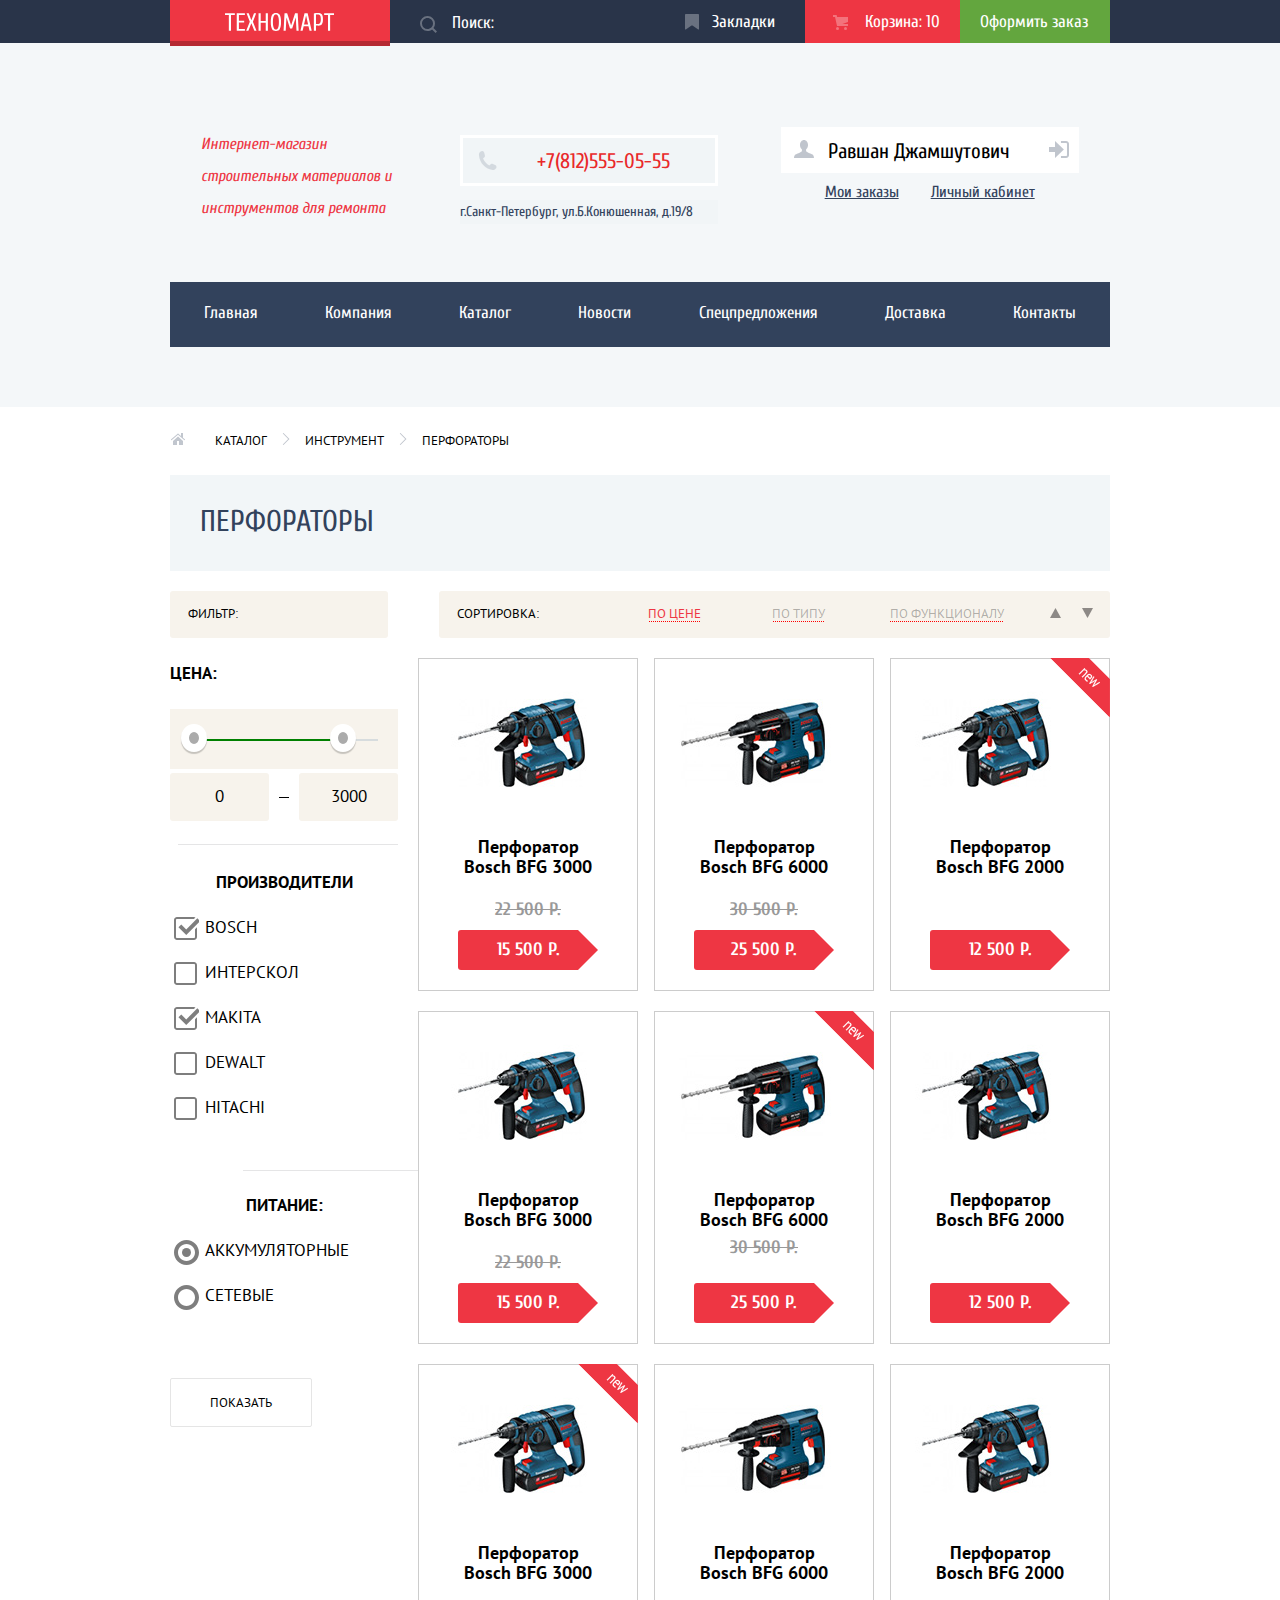
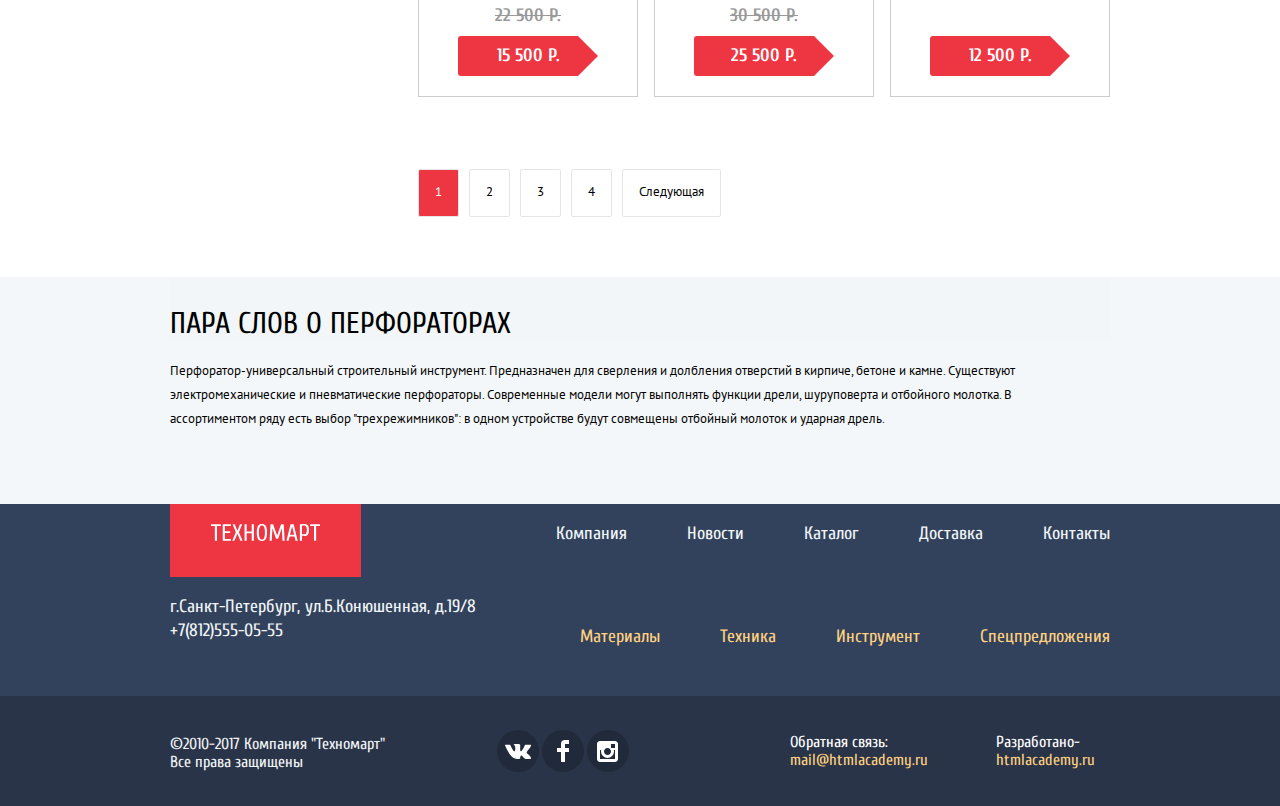
==== commit 32b54cb3: "Техномарт: замечания защита 1" ====
--- a/inner.html
+++ b/inner.html
@@ -3,9 +3,10 @@
 
 <head>
     <meta charset="utf-8">
+    <meta name="format-detection" content="telephone=no">
     <title>HTML Academy: Каталог Техномарт</title>
     <link href="https://fonts.googleapis.com/css?family=Cuprum:400,400i,700&display=swap&subset=cyrillic" rel="stylesheet">
-    <link href="https://fonts.googleapis.com/css?family=Roboto:400,700&display=swap&subset=cyrillic" rel="stylesheet">
+    <link href="https://fonts.googleapis.com/css?family=PT+Sans:400,700&subset=latin,cyrillic" rel="stylesheet">
     <link href="css/normalize.css" rel="stylesheet">
     <link href="css/style.css" rel="stylesheet">
 </head>
@@ -189,7 +190,7 @@
                         <div class="catalog-item-image">
                             <img src="img/bfg_3000.jpg" width="218" height="170" alt="Перфоратор Bosch BFG 3000">
                         </div>
-                        <div class="title-item title-exchange">Перфоратор Bosch BFG 3000</div>
+                        <h4 class="title-item title-exchange">Перфоратор Bosch BFG 3000</h4>
                         <div class="old-price">22 500 P.</div>
                         <div class="current-price">15 500 P.</div>
                     </div>
@@ -201,7 +202,7 @@
                         <div class="catalog-item-image">
                             <img src="img/bfg_6000.jpg" width="218" height="170" alt="Перфоратор Bosch BFG 6000">
                         </div>
-                        <div class="title-item title-exchange">Перфоратор Bosch BFG 6000</div>
+                        <h4 class="title-item title-exchange">Перфоратор Bosch BFG 6000</h4>
                         <div class="old-price">30 500 P.</div>
                         <div class="current-price">25 500 P.</div>
                     </div>
@@ -214,7 +215,7 @@
                         <div class="catalog-item-image">
                             <img src="img/bfg_2000.jpg" width="218" height="170" alt="Перфоратор Bosch BFG 2000">
                         </div>
-                        <div class="title-item title-exchange">Перфоратор Bosch BFG 2000</div>
+                        <h4 class="title-item title-exchange">Перфоратор Bosch BFG 2000</h4>
                         <div class="current-price">12 500 P.</div>
                     </div>
                     <div class="catalog-goods-item catalog-item">
@@ -225,7 +226,7 @@
                         <div class="catalog-item-image">
                             <img src="img/bfg_3000.jpg" width="218" height="170" alt="Перфоратор Bosch BFG 3000">
                         </div>
-                        <div class="title-item title-exchange">Перфоратор Bosch BFG 3000</div>
+                        <h4 class="title-item title-exchange">Перфоратор Bosch BFG 3000</h4>
                         <div class="old-price">22 500 P.</div>
                         <div class="current-price">15 500 P.</div>
                     </div>
@@ -238,7 +239,7 @@
                         <div class="catalog-item-image">
                             <img src="img/bfg_6000.jpg" width="218" height="170" alt="Перфоратор Bosch BFG 6000">
                         </div>
-                        <div class="title-item title-exchange">Перфоратор Bosch BFG 6000</div>
+                        <h4 class="title-item title-exchange">Перфоратор Bosch BFG 6000</h4>
                         <div class="old-price">30 500 P.</div>
                         <div class="current-price">25 500 P.</div>
                     </div>
@@ -251,7 +252,7 @@
                         <div class="catalog-item-image">
                             <img src="img/bfg_2000.jpg" width="218" height="170" alt="Перфоратор Bosch BFG 2000">
                         </div>
-                        <div class="title-item title-exchange">Перфоратор Bosch BFG 2000</div>
+                        <h4 class="title-item title-exchange">Перфоратор Bosch BFG 2000</h4>
                         <div class="current-price">12 500 P.</div>
                     </div>
                     <div class="catalog-goods-item catalog-item">
@@ -263,7 +264,7 @@
                             <div class="flag flag-new">новинка</div>
                             <img src="img/bfg_3000.jpg" width="218" height="170" alt="Перфоратор Bosch BFG 3000">
                         </div>
-                        <div class="title-item title-exchange">Перфоратор Bosch BFG 3000</div>
+                        <h4 class="title-item title-exchange">Перфоратор Bosch BFG 3000</h4>
                         <div class="old-price">22 500 P.</div>
                         <div class="current-price">15 500 P.</div>
                     </div>
@@ -275,7 +276,7 @@
                         <div class="catalog-item-image">
                             <img src="img/bfg_6000.jpg" width="218" height="170" alt="Перфоратор Bosch BFG 6000">
                         </div>
-                        <div class="title-item title-exchange">Перфоратор Bosch BFG 6000</div>
+                        <h4 class="title-item title-exchange">Перфоратор Bosch BFG 6000</h4>
                         <div class="old-price">30 500 P.</div>
                         <div class="current-price">25 500 P.</div>
                     </div>
@@ -288,7 +289,7 @@
                         <div class="catalog-item-image">
                             <img src="img/bfg_2000.jpg" width="218" height="170" alt="Перфоратор Bosch BFG 2000">
                         </div>
-                        <div class="title-item title-exchange">Перфоратор Bosch BFG 2000</div>
+                        <h4 class="title-item title-exchange">Перфоратор Bosch BFG 2000</h4>
                         <div class="current-price">12 500 P.</div>
                     </div>
                 </div>
@@ -304,7 +305,7 @@
     </main>
     <section class="info-block">
         <div class="info-block-perforators container">
-            <h1 class="page-title">Пара слов о перфораторах</h1>
+            <div class="page-title">Пара слов о перфораторах</div>
             <p>Перфоратор-универсальный строительный инструмент. Предназначен для сверления и долбления отверстий в кирпиче, бетоне и камне. Существуют электромеханические и пневматические перфораторы. Современные модели могут выполнять функции дрели, шуруповерта и отбойного молотка. В ассортиментом ряду есть выбор "трехрежимников": в одном устройстве будут совмещены отбойный молоток и ударная дрель.</p>
         </div>
     </section>
--- a/css/style.css
+++ b/css/style.css
@@ -1,106 +1,113 @@
 body {
-  margin: 0;
-
-  font-family: 'Cuprum' ,'PT Sans', Arial, sans-serif;
-  font-size: 17px;
-  line-height: 18px;
-  font-weight: normal;
-  color: #000000;
-
-  background-color: #ffffff;
-  background-position: top center;
-  background-repeat: no-repeat;
-  }
+	margin: 0;
+	font-family: "Cuprum", "PT Sans", Arial, sans-serif;
+	font-size: 17px;
+	line-height: 18px;
+	font-weight: normal;
+	color: #000000;
+	background-color: #ffffff;
+	background-position: top center;
+	background-repeat: no-repeat;
+}
+
 a {
-text-decoration:none;
-  }
+	text-decoration: none;
+}
+
 img {
-  max-width: 100%;
-  height: auto;
-}
+	max-width: 100%;
+	height: auto;
+}
+
 .visually-hidden,
 input[type="checkbox"].visually-hidden,
 input[type="radio"].visually-hidden {
-  position: absolute;
-  width: 1px;
-  height: 1px;
-  margin: -1px;
-  border: 0;
-  padding: 0;
-  white-space: nowrap;
-  clip-path:inset (100%);
-  clip:rect (0 0 0 0);
-  overflow: hidden;
-}
-
-
-
-.main-header, .header-inner {
-  background-color: #f4f7f9;
-  color:inherit;
-}
-.main-header, .header-inner {
-  margin-bottom: 59px;
-  min-height: 320px;
-  padding-bottom: 60px;
-}
+	position: absolute;
+	width: 1px;
+	height: 1px;
+	margin: -1px;
+	border: 0;
+	padding: 0;
+	white-space: nowrap;
+	clip-path: inset(100%);
+	clip: rect(0 0 0 0);
+	overflow: hidden;
+}
+
+.main-header,
 .header-inner {
-  margin-bottom: 25px;
-}
+	background-color: #f4f7f9;
+	color: inherit;
+}
+
+.main-header,
+.header-inner {
+	margin-bottom: 59px;
+	min-height: 320px;
+	padding-bottom: 60px;
+}
+
+.header-inner {
+	margin-bottom: 25px;
+}
+
 .header-top {
-font-family: "Cuprum" , Arial, sans-serif;
-font-size: 17px;
-font-style: normal;
-font-weight: normal;
-color: #ffffff;
-background-color: #293449;
-
-margin-bottom: 46px;
-}
+	font-family: "Cuprum", Arial, sans-serif;
+	font-size: 17px;
+	font-style: normal;
+	font-weight: normal;
+	color: #ffffff;
+	background-color: #293449;
+	margin-bottom: 46px;
+}
+
 .container {
-  width: 940px;
-  margin:0 auto;
-}
+	width: 940px;
+	margin: 0 auto;
+}
+
 .container-top {
-  display: flex;
-  justify-content: space-between;
-  align-items: center;
-  flex-wrap: nowrap;
+	display: flex;
+	justify-content: space-between;
+	align-items: center;
+	flex-wrap: nowrap;
 }
 
 .main-header-logo {
-  padding-right: 56px;
-  padding-left: 55px;
-  padding-top: 13px;
-  padding-bottom: 15px;
+	padding-right: 56px;
+	padding-left: 55px;
+	padding-top: 13px;
+	padding-bottom: 15px;
 }
 
 a.main-header-logo {
-  position: relative;
-  background-color: #ee3643;
-  color: inherit;
-  padding-left: 55px;
-  padding-right: 56px;
-  padding-top: 13px;
-  padding-bottom: 8px;
-}
+	position: relative;
+	background-color: #ee3643;
+	color: inherit;
+	padding-left: 55px;
+	padding-right: 56px;
+	padding-top: 13px;
+	padding-bottom: 8px;
+}
+
 a.main-header-logo::after {
-content: "";
-position: absolute;
-width: 100%;
-height: 5px;
-top:41px;
-right: 0px;
-background-color: #b52933;
+	content: "";
+	position: absolute;
+	width: 100%;
+	height: 5px;
+	top: 41px;
+	right: 0px;
+	background-color: #b52933;
 }
 
 a.main-header-logo:hover {
-  background-color: #ca2c37;
-  color: inherit;
-}
+	background-color: #ca2c37;
+	color: inherit;
+}
+
 a.main-header-logo:active {
-  background-color: #ba2732;
-  color: inherit;
+	background-color: #ba2732;
+	color: inherit;
 }
 
 .header-user-info,
@@ -110,2239 +117,2473 @@
 .slider-area-image,
 .slider-service-categories-second,
 .filters-option-type,
-.site-navigation, a {
-  list-style: none;
-}
+.site-navigation,
+a {
+	list-style: none;
+}
+
 .search-form {
-position: relative;
-  display: flex;
-  flex-direction: row;
-  justify-content: flex-start;
-  align-items: center;
+	position: relative;
+	display: flex;
+	flex-direction: row;
+	justify-content: flex-start;
+	align-items: center;
 }
 
 .search-form input {
-text-transform: capitalize;
-background-color: #293449;
-border: 0;
-width: 187px;
-height: 40px;
-padding-left: 49px;
-}
+	text-transform: capitalize;
+	background-color: #293449;
+	border: 0;
+	width: 187px;
+	height: 40px;
+	padding-left: 49px;
+}
+
 .search-form input::placeholder {
-  font-family: "Cuprum" , Arial, sans-serif;
-  font-size: 17px;
-  font-style: normal;
-  font-weight: normal;
-  color: #ffffff;
-  }
+	font-family: "Cuprum", Arial, sans-serif;
+	font-size: 17px;
+	font-style: normal;
+	font-weight: normal;
+	color: #ffffff;
+}
+
 .search-item:hover,
-.search-item:hover + button {
-  background: #212a3a;
-}
- .search-item:focus{
-   background: #ffffff;
- }
-.search-item:focus + button {
-  background-color: #ffffff;
-}
-.search-item:focus + button path{
-  fill: #ee3643;
-}
+.search-item:hover+button {
+	background: #212a3a;
+}
+
+.search-item:focus {
+	background: #ffffff;
+}
+
+.search-item:focus+button {
+	background-color: #ffffff;
+}
+
+.search-item:focus+button path {
+	fill: #ee3643;
+}
+
 .search {
-display:flex;
-position:absolute;
-align-items: center;
-left:5px;
-top:5px;
-min-height: 42px;
-width: 270px;
+	display: flex;
+	position: absolute;
+	align-items: center;
+	left: 5px;
+	top: 5px;
+	min-height: 42px;
+	width: 270px;
 }
 
 .search input {
-  text-transform: capitalize;
-  background-color: #293449;
-  border-style:none;
-  color: inherit;
-}
+	text-transform: capitalize;
+	background-color: #293449;
+	border-style: none;
+	color: inherit;
+}
+
 .search-button {
-  position: absolute;
-  background-color: #293449;
-  border: 0;
-  padding: 0;
-  padding-left: 17px;
-  padding-top: 8px;
-  left: 0;
-  top:7px;
-}
+	position: absolute;
+	background-color: #293449;
+	border: 0;
+	padding: 0;
+	padding-left: 17px;
+	padding-top: 8px;
+	left: 0;
+	top: 7px;
+}
+
 .search-button path {
-fill:#ffffff;
-opacity: 0.3;
-}
-
+	fill: #ffffff;
+	opacity: 0.3;
+}
 
 .header-user-info {
-  display: flex;
-  flex-direction: row;
-  justify-content: space-between;
-  align-items: center;
-  padding: 0;
-  margin: 0;
+	display: flex;
+	flex-direction: row;
+	justify-content: space-between;
+	align-items: center;
+	padding: 0;
+	margin: 0;
 }
 
 .header-user-info a {
-display: block;
-  color: #ffffff;
-  background-color: #293449;
+	display: block;
+	color: #ffffff;
+	background-color: #293449;
 }
 
 .header-user-info a:hover {
-  color: #ffffff;
-  background-color:#212a3a;
-}
+	color: #ffffff;
+	background-color: #212a3a;
+}
+
 .header-user-info a:focus {
-color: rgba(255, 255, 255, 0.6);
-background-color: #161d29
+	color: rgba(255, 255, 255, 0.6);
+	background-color: #161d29
 }
 
 .header-user-info a:active {
-color: rgba(255, 255, 255, 0.6);
-background-color: #161d29
-}
-a.bookmark-info{
-  display: flex;
-  justify-content: space-between;
-  align-items: center;
-  padding-left:31px;
-  padding-right: 30px;
-  padding-top: 13px;
-  padding-bottom: 12px;
-}
+	color: rgba(255, 255, 255, 0.6);
+	background-color: #161d29
+}
+
+a.bookmark-info {
+	display: flex;
+	justify-content: space-between;
+	align-items: center;
+	padding-left: 31px;
+	padding-right: 30px;
+	padding-top: 13px;
+	padding-bottom: 12px;
+}
+
 a.bookmark-info svg {
-  padding-right: 13px;
-}
-.bookmark-info path{
-  fill:#ffffff;
-  opacity: 0.3;
-}
+	padding-right: 13px;
+}
+
+.bookmark-info path {
+	fill: #ffffff;
+	opacity: 0.3;
+}
+
 .bookmark-info:hover path,
-.bookmark-info:focus path{
-  fill:#ffffff;
-}
-.bookmark-info:active path{
-  fill:#ffffff;
-  opacity: 0.5;
-}
-  a.cart-info {
-    display: flex;
-    justify-content: space-between;
-    align-items: center;
-    padding-left:18px;
-    padding-right: 28px;
-    padding-top: 13px;
-    padding-bottom: 12px;
-  }
-  a.cart-info-catalog {
-    padding-left: 10px;
-    padding-right: 20px;
-    background-color: #ee3643;
-  }
-  .cart-info svg{
-    fill:#ffffff;
-    opacity: 0.3;
-  }
-  .cart-info:hover svg,
-  .cart-info:focus svg {
-    fill:#ffffff;
-  }
-  .cart-info:active svg{
-    fill:#ffffff;
-    opacity: 0.5;
-  }
-
-  a.cart-info svg {
-    padding-right: 17px;
-    padding-left: 18px;
-  }
+.bookmark-info:focus path {
+	fill: #ffffff;
+}
+
+.bookmark-info:active path {
+	fill: #ffffff;
+	opacity: 0.5;
+}
+
+a.cart-info {
+	display: flex;
+	justify-content: space-between;
+	align-items: center;
+	padding-left: 18px;
+	padding-right: 28px;
+	padding-top: 13px;
+	padding-bottom: 12px;
+}
+
+a.cart-info-catalog {
+	padding-left: 10px;
+	padding-right: 20px;
+	background-color: #ee3643;
+}
+
+.cart-info svg {
+	fill: #ffffff;
+	opacity: 0.3;
+}
+
+.cart-info:hover svg,
+.cart-info:focus svg {
+	fill: #ffffff;
+}
+
+.cart-info:active svg {
+	fill: #ffffff;
+	opacity: 0.5;
+}
+
+a.cart-info svg {
+	padding-right: 17px;
+	padding-left: 18px;
+}
+
 a.checkout-button {
-  color: #ffffff;
-  background-color: #63a63e;
-  padding-left: 20px;
-  padding-right: 22px;
-  padding-top: 13px;
-  padding-bottom: 12px;
+	color: #ffffff;
+	background-color: #63a63e;
+	padding-left: 20px;
+	padding-right: 22px;
+	padding-top: 13px;
+	padding-bottom: 12px;
 }
 
 a.checkout-button:hover {
-  color: #ffffff;
-  background-color: #5fbb2d;
-}
+	color: #ffffff;
+	background-color: #5fbb2d;
+}
+
 a.checkout-button:focus {
-  color: rgba(255, 255, 255, 0.5);
-  background-color: #518534;
+	color: rgba(255, 255, 255, 0.5);
+	background-color: #518534;
 }
 
 .container-middle {
-  width: 940px;
-  margin-left: auto;
-  margin-right: auto;
-  display: flex;
-  flex-direction: row;
-  justify-content: space-around;
-  align-items: center;
-  margin-bottom: 44px;
-}
+	width: 940px;
+	margin-left: auto;
+	margin-right: auto;
+	display: flex;
+	flex-direction: row;
+	justify-content: space-around;
+	align-items: center;
+	margin-bottom: 44px;
+}
+
 .content-middle {
-  width: 196px;
-  height: 60px;
-  margin-bottom: 44px;
-  text-align: left;
-
+	width: 196px;
+	height: 60px;
+	margin-bottom: 44px;
+	text-align: left;
 }
 
 .header-type-shop {
-font-family: "Cuprum" , Arial, sans-serif;
-font-size: 16px;
-font-style: italic;
-font-weight: normal;
-line-height: 32px;
-color: #ee3643;
-background-color: #f4f7f9;
-text-align: left;
-}
+	font-family: "Cuprum", Arial, sans-serif;
+	font-size: 16px;
+	font-style: italic;
+	font-weight: normal;
+	line-height: 32px;
+	color: #ee3643;
+	background-color: #f4f7f9;
+	text-align: left;
+}
+
 a.cart-button {
-  color:#ffffff;
-  background-color: #ee3643;
-  padding-left: 17px;
-  padding-right: 26px;
-padding-top: 14px;
-padding-bottom: 13px;
-}
+	color: #ffffff;
+	background-color: #ee3643;
+	padding-left: 17px;
+	padding-right: 26px;
+	padding-top: 14px;
+	padding-bottom: 13px;
+}
+
 .header-phone {
-font-size: 21px;
-line-height: 21px;
-font-weight: normal;
-color: #e9292a;
-
-background-color: #f1f5f7;
-border: 3px solid #ffffff;
-}
+	font-size: 21px;
+	line-height: 21px;
+	font-weight: normal;
+	color: #e9292a;
+	background-color: #f1f5f7;
+	border: 3px solid #ffffff;
+}
+
 .header-adress {
-  font-size: 14px;
-  line-height: 24px;
-  font-weight: normal;
-  color: #32425c;
-
-  background-color: #f1f5f7;
-}
+	font-size: 14px;
+	line-height: 24px;
+	font-weight: normal;
+	color: #32425c;
+	background-color: #f1f5f7;
+}
+
 .user-options a {
-  font-size: 16px;
-  font-weight: normal;
-  text-align: left;
-  color: #32425c;
-  background-color: #f1f5f7;
-  text-decoration: underline;
-}
+	font-size: 16px;
+	font-weight: normal;
+	text-align: left;
+	color: #32425c;
+	background-color: #f1f5f7;
+	text-decoration: underline;
+}
+
 .user-options a:hover {
-  color: #ee3643;
-  background-color: #f1f5f7;
-}
+	color: #ee3643;
+	background-color: #f1f5f7;
+}
+
 .user-options a:focus {
-  color: rgba(50, 66, 92, 0.3);
-  background-color: #f1f5f7;
-}
+	color: rgba(50, 66, 92, 0.3);
+	background-color: #f1f5f7;
+}
+
 .personal-area-enter {
-  display: flex;
-  justify-content:flex-end;
-  width: 281px;
-margin: 0;
-padding: 0;
-min-height: 45px;
-}
-
+	display: flex;
+	justify-content: flex-end;
+	width: 281px;
+	margin: 0;
+	padding: 0;
+	min-height: 45px;
+}
 
 .personal-area-enter a,
 .username-bottom {
-  display: block;
-  font-size: 21px;
-  font-style: normal;
-  font-weight: normal;
-  line-height: 21px;
-  color: #000000;
-  background-color: #ffffff;
+	display: block;
+	font-size: 21px;
+	font-style: normal;
+	font-weight: normal;
+	line-height: 21px;
+	color: #000000;
+	background-color: #ffffff;
 }
 
 .login-link .enter-bottom {
-  position: relative;
-  padding-left: 50px;
-  padding-top: 14px;
-  padding-bottom: 15px;
-  padding-right:27px;
-  margin-right: 10px;
-}
+	position: relative;
+	padding-left: 50px;
+	padding-top: 14px;
+	padding-bottom: 15px;
+	padding-right: 27px;
+	margin-right: 10px;
+}
+
 .enter-bottom::before {
-  content: "";
-  position: absolute;
-  top: 15px;
-  left: 14px;
-  width: 20px;
-  height: 18px;
-
-  opacity: 0.3;
-  background-image: url("../img/icon-login.svg");
-  background-repeat: no-repeat;
-  background-position: 0 0;
-}
+	content: "";
+	position: absolute;
+	top: 15px;
+	left: 14px;
+	width: 20px;
+	height: 18px;
+	opacity: 0.3;
+	background-image: url("../img/icon-login.svg");
+	background-repeat: no-repeat;
+	background-position: 0 0;
+}
+
 .enter-bottom:hover::before,
-.enter-bottom:focus::before{
-  opacity: 1;
-}
+.enter-bottom:focus::before {
+	opacity: 1;
+}
+
 .enter-bottom:active::before {
-  opacity: 0.3;
-}
- .login-link .check-in-bottom {
-   padding-left: 25px;
-   padding-top: 14px;
-   padding-bottom: 15px;
-   padding-right:25px;
- }
+	opacity: 0.3;
+}
+
+.login-link .check-in-bottom {
+	padding-left: 25px;
+	padding-top: 14px;
+	padding-bottom: 15px;
+	padding-right: 25px;
+}
+
 .header-contacts .header-phone {
-  position: relative;
-  padding-left: 74px;
-  padding-top: 13px;
-  padding-bottom: 11px;
-  padding-right:45px;
-  margin: 0;
-  margin-top: 46px;
-}
+	position: relative;
+	padding-left: 74px;
+	padding-top: 13px;
+	padding-bottom: 11px;
+	padding-right: 45px;
+	margin: 0;
+	margin-top: 46px;
+}
+
 .header-phone::before {
-  content: "";
-  position: absolute;
-  top: 13px;
-  left: 15px;
-  width: 19px;
-  height: 19px;
-  opacity: 0.5;
-  background-image: url("../img/icon-phone.svg");
-  background-repeat: no-repeat;
-  background-position: 0 0;
-}
+	content: "";
+	position: absolute;
+	top: 13px;
+	left: 15px;
+	width: 19px;
+	height: 19px;
+	opacity: 0.5;
+	background-image: url("../img/icon-phone.svg");
+	background-repeat: no-repeat;
+	background-position: 0 0;
+}
+
 .personal-area-enter a:hover {
-  color: #ee3643;
-  background-color: #f1f5f7;
-}
+	color: #ee3643;
+	background-color: #f1f5f7;
+}
+
 .personal-area-enter a:active {
-  color: rgba(0, 0, 0, 0.3);
-  background-color: #f1f5f7;
-}
+	color: rgba(0, 0, 0, 0.3);
+	background-color: #f1f5f7;
+}
+
 .header-site-menu {
-  overflow: hidden;
-}
+	overflow: hidden;
+}
+
 .site-navigation {
-display:flex;
-align-items: center;
-justify-content:space-around;
-margin-bottom: 60px;
-  font-size: 17px;
-  line-height: 17px;
-  font-weight: normal;
-  color: #ffffff;
-  background-color: #32425c;
-padding: 0px;
-margin:0px;
-
+	display: flex;
+	align-items: center;
+	justify-content: space-around;
+	margin-bottom: 60px;
+	font-size: 17px;
+	line-height: 17px;
+	font-weight: normal;
+	color: #ffffff;
+	background-color: #32425c;
+	padding: 0px;
+	margin: 0px;
 }
 
 .site-navigation a {
-  color: #ffffff;
-  display: block;
-padding-top: 22px;
-padding-bottom: 26px;
-padding-left: 31px;
-padding-right: 31px;
+	color: #ffffff;
+	display: block;
+	padding-top: 22px;
+	padding-bottom: 26px;
+	padding-left: 31px;
+	padding-right: 31px;
 }
 
 .site-navigation a:hover {
-background-color: #293449;
-color: inherit;
-}
+	background-color: #293449;
+	color: inherit;
+}
+
 .site-navigation a:active {
-background-color: #1d2739;
-color: rgba(255, 255, 255, 0.5);
-}
+	background-color: #1d2739;
+	color: rgba(255, 255, 255, 0.5);
+}
+
 .header-username {
-  display: flex;
-  justify-content: space-between;
-  align-items: center;
-}
+	display: flex;
+	justify-content: space-between;
+	align-items: center;
+}
+
 .header-username .username-bottom {
-  position: relative;
-  padding-left: 47px;
-  padding-right: 69px;
-  padding-top: 14px;
-  padding-bottom: 11px;
-  background-color: #ffffff;
-  margin-bottom: 10px;
-}
+	position: relative;
+	padding-left: 47px;
+	padding-right: 69px;
+	padding-top: 14px;
+	padding-bottom: 11px;
+	background-color: #ffffff;
+	margin-bottom: 10px;
+}
+
 .username-bottom::before {
-  content: "";
-  position: absolute;
-  top: 13px;
-  left: 13px;
-  width: 20px;
-  height: 18px;
-  opacity: 0.3;
-  background-image: url("../img/icon-user-grey.svg");
-  background-repeat: no-repeat;
-  background-position: 0 0;
-}
+	content: "";
+	position: absolute;
+	top: 13px;
+	left: 13px;
+	width: 20px;
+	height: 18px;
+	opacity: 0.3;
+	background-image: url("../img/icon-user-grey.svg");
+	background-repeat: no-repeat;
+	background-position: 0 0;
+}
+
 .username-bottom::after {
-  content: "";
-  position: absolute;
-  top: 14px;
-  right: 10px;
-  width: 20px;
-  height: 17px;
-  opacity: 0.3;
-  background-image: url("../img/icon-login.svg");
-  background-repeat: no-repeat;
-  background-position: 0 0;
-}
+	content: "";
+	position: absolute;
+	top: 14px;
+	right: 10px;
+	width: 20px;
+	height: 17px;
+	opacity: 0.3;
+	background-image: url("../img/icon-login.svg");
+	background-repeat: no-repeat;
+	background-position: 0 0;
+}
+
 .username-bottom:hover::before,
-.username-bottom:focus::before{
-  opacity: 1;
-}
+.username-bottom:focus::before {
+	opacity: 1;
+}
+
 .username-bottom:active::before {
-  opacity: 0.3;
-}
+	opacity: 0.3;
+}
+
 .username-bottom:hover::after,
-.username-bottom:focus::after{
-  opacity: 1;
-}
+.username-bottom:focus::after {
+	opacity: 1;
+}
+
 .username-bottom:active::after {
-  opacity: 0.3;
-}
+	opacity: 0.3;
+}
+
 .header-username a:hover {
-  color:#000000;
-  background-color: #f1f5f7;
-}
+	color: #000000;
+	background-color: #f1f5f7;
+}
+
 .header-username a:active {
-  color: rgba(0, 0, 0, 0.3);
-  background-color: #f1f5f7;
+	color: rgba(0, 0, 0, 0.3);
+	background-color: #f1f5f7;
 }
 
 .head-user-options {
-  display: flex;
-  justify-content: center;
-  align-items: center;
-  margin: 0;
-  padding: 0;
-  list-style: none;
-
-}
+	display: flex;
+	justify-content: center;
+	align-items: center;
+	margin: 0;
+	padding: 0;
+	list-style: none;
+}
+
 .head-user-options a {
-  font-family: "Cuprum" , Arial, sans-serif;
-  font-size: 16px;
-  font-weight: normal;
-  font-style: normal;
-  line-height: 18px;
-  color:#32425c;
-  text-decoration: underline;
-}
+	font-family: "Cuprum", Arial, sans-serif;
+	font-size: 16px;
+	font-weight: normal;
+	font-style: normal;
+	line-height: 18px;
+	color: #32425c;
+	text-decoration: underline;
+}
+
 .head-user-options a:hover,
-.head-user-options a:focus{
-  color:#ee3643;
-}
-.head-user-options a:active{
-  color: rgba(50, 66, 92, 0.3);
-}
+.head-user-options a:focus {
+	color: #ee3643;
+}
+
+.head-user-options a:active {
+	color: rgba(50, 66, 92, 0.3);
+}
+
 a.user-items {
-  margin-right: 32px;
-}
+	margin-right: 32px;
+}
+
 .main-service-categories {
-  margin-bottom: 53px;
-}
+	margin-bottom: 53px;
+}
+
 .service-categories-first {
-  display: flex;
-  justify-content: space-between;
-  margin: 0;
-  padding: 0;
-}
+	display: flex;
+	justify-content: space-between;
+	margin: 0;
+	padding: 0;
+}
+
 .slider-service-categories-second {
-  padding: 0;
-}
+	padding: 0;
+}
+
 ul .service-categories-materials,
 ul .service-categories-instruments {
-  margin-right: 20px;
-  margin-bottom: 20px;
-}
+	margin-right: 20px;
+	margin-bottom: 20px;
+}
+
 ul .service-categories-equipments {
-  margin-bottom: 20px;
-  margin-right: 0px;
-}
+	margin-bottom: 20px;
+	margin-right: 0px;
+}
+
 ul .service-categories-discounts {
-margin-bottom: 20px;
-margin-right: 0px;
+	margin-bottom: 20px;
+	margin-right: 0px;
 }
 
 li.categories {
-  box-sizing: border-box;
-  width: 300px;
-  height: 123px;
-  padding-bottom: 22px;
-  padding-left: 22px;
-  padding-top: 26px;
-
-}
-.categories h3{
-  font-family: "Cuprum" , Arial, sans-serif;
-  font-size: 24px;
-  font-weight: bold;
-  font-style: normal;
-  line-height: 30px;
-  color: #ffffff;
-  margin: 0;
-  margin-bottom: 15px;
-
-}
+	box-sizing: border-box;
+	width: 300px;
+	height: 123px;
+	padding-bottom: 22px;
+	padding-left: 22px;
+	padding-top: 26px;
+}
+
+.categories h3 {
+	font-family: "Cuprum", Arial, sans-serif;
+	font-size: 24px;
+	font-weight: bold;
+	font-style: normal;
+	line-height: 30px;
+	color: #ffffff;
+	margin: 0;
+	margin-bottom: 15px;
+}
+
 a.categories-entrance {
-  display: block;
-  background: #000000;
-  opacity: 0.1;
-  font-family:  "Cuprum";
-  font-size: 14px;
-  line-height: 18px;
-  font-weight: normal;
-  text-align: center;
-  color: #ffffff;
-  text-transform: uppercase;
-  border-radius: 3px;
-  padding-top: 12px;
-  padding-bottom: 12px;
-  width: 135px;
-}
+	display: block;
+	font-family: "Cuprum", Arial, sans-serif;
+	font-size: 14px;
+	line-height: 18px;
+	font-weight: normal;
+	text-align: center;
+	color: #ffffff;
+	background: rgba(0,0,0,0.1);
+	text-transform: uppercase;
+	border-radius: 3px;
+	padding-top: 12px;
+	padding-bottom: 12px;
+	width: 135px;
+}
+
 a.categories-entrance:hover,
 a.categories-entrance:focus {
-  background-color: #000000;
-  opacity: 0.2;
-}
-a.categories-entrance:active{
-  background-color: #000000;
-  opacity: 0.3;
+	background-color: #000000;
+	opacity: 0.2;
+}
+
+a.categories-entrance:active {
+	background-color: #000000;
+	opacity: 0.3;
 }
 
 li.service-categories-materials {
-  position: relative;
-  background-color: #ffbf47;
-  background-image: url("../img/icon-bucket.svg");
-background-repeat: no-repeat;
-background-position:213px 31px;
-}
+	position: relative;
+	background-color: #ffbf47;
+	background-image: url("../img/icon-bucket.svg");
+	background-repeat: no-repeat;
+	background-position: 213px 31px;
+}
+
 li.service-categories-instruments {
-    background-color: #3bbce3;
-    background-image: url("../img/icon-2-drill.svg");
-    background-repeat: no-repeat;
-    background-position:197px 33px;
-}
+	background-color: #3bbce3;
+	background-image: url("../img/icon-2-drill.svg");
+	background-repeat: no-repeat;
+	background-position: 197px 33px;
+}
+
 li.service-categories-equipments {
-      background-color: #dc91d8;
-      background-image: url("../img/icon-3-tractor.svg");
-      background-repeat: no-repeat;
-      background-position:191px 31px;
-}
+	background-color: #dc91d8;
+	background-image: url("../img/icon-3-tractor.svg");
+	background-repeat: no-repeat;
+	background-position: 191px 31px;
+}
+
 li.service-categories-discounts {
-      background-color: #8ed78f;
-      background-image: url("../img/icon-4-cart.svg");
-      background-repeat: no-repeat;
-      background-position:196px 26px;
-}
+	background-color: #8ed78f;
+	background-image: url("../img/icon-4-cart.svg");
+	background-repeat: no-repeat;
+	background-position: 196px 26px;
+}
+
 li.service-categories-delivery {
-      background-color: #ffc047;
-      background-image: url("../img/icon-5-truck.svg");
-      background-repeat: no-repeat;
-      background-position:191px 32px;
-}
+	background-color: #ffc047;
+	background-image: url("../img/icon-5-truck.svg");
+	background-repeat: no-repeat;
+	background-position: 191px 32px;
+}
+
 .service-categories-slider {
-  margin: 0;
-  padding: 0;
+	margin: 0;
+	padding: 0;
 }
 
 .service-categories-slider {
-  display: flex;
-  justify-content:space-between;
-  align-items: center;
-  margin: 0;
-  padding: 0;
-}
+	display: flex;
+	justify-content: space-between;
+	align-items: center;
+	margin: 0;
+	padding: 0;
+}
+
 .slider-area {
-position: relative;
-margin: 0;
-padding: 0;
-}
+	position: relative;
+	margin: 0;
+	padding: 0;
+}
+
 .slider-area-image {
-  background-color: #ffffff;
-  margin: 0;
-  padding: 0;
-  list-style: none;
+	background-color: #ffffff;
+	margin: 0;
+	padding: 0;
+	list-style: none;
 }
 
 .slider-item {
-  display:none;
-  width: 620px;
-  height:266px ;
-padding: 27px 24px 22px;
-  box-sizing: border-box;
+	display: none;
+	width: 620px;
+	height: 266px;
+	padding: 27px 24px 22px;
+	box-sizing: border-box;
 }
 
 .slider-item:nth-child(2) {
-  display: block;
-}
+	display: block;
+}
+
 .slider-item:nth-child(2) {
-  background-image: url("../img/slider-image-drill.jpg");
-  background-repeat: no-repeat;
-  background-position: 50% 50%;
-
-}
+	background-image: url("../img/slider-image-drill.jpg");
+	background-repeat: no-repeat;
+	background-position: 50% 50%;
+}
+
 .slider-item:nth-child(1) {
-  background-image: url("../img/slider-image-perforator.jpg");
-  background-repeat: no-repeat;
-  background-position: 50% 50%;
-}
-.slider-item h3{
-font-family: "Cuprum", Arial, sans-serif;
-font-size: 36px;
-font-weight: bold;
-font-style: normal;
-line-height: 36px;
-text-align: left;
-color: #ffffff;
-
-margin: 0;
-margin-bottom: 8px;
-}
-.slider-item p{
-  font-family: "Cuprum", Arial, sans-serif;;
-  font-size: 18px;
-  font-weight: normal;
-  font-style: normal;
-  line-height: 24px;
-  text-align: left;
-  color: #ffffff;
-margin: 0;
-margin-bottom: 104px;
-
-}
+	background-image: url("../img/slider-image-perforator.jpg");
+	background-repeat: no-repeat;
+	background-position: 50% 50%;
+}
+
+.slider-item h3 {
+	font-family: "Cuprum", Arial, sans-serif;
+	font-size: 36px;
+	font-weight: bold;
+	font-style: normal;
+	line-height: 36px;
+	text-align: left;
+	color: #ffffff;
+	margin: 0;
+	margin-bottom: 8px;
+}
+
+.slider-item p {
+	font-family: "Cuprum", Arial, sans-serif;
+	;
+	font-size: 18px;
+	font-weight: normal;
+	font-style: normal;
+	line-height: 24px;
+	text-align: left;
+	color: #ffffff;
+	margin: 0;
+	margin-bottom: 104px;
+}
+
 a.catalog-button {
-  padding-left: 49px;
-  padding-right: 45px;
+	padding-left: 49px;
+	padding-right: 45px;
 }
 
 a.slider-button {
-  display: table;
-  background-color: #ee3643;
-  font-family:  "Cuprum", Arial, sans-serif;
-  font-size: 14px;
-  line-height: 18px;
-  font-weight: normal;
-  text-align: center;
-  color: #ffffff;
-  text-transform: uppercase;
-  border-radius: 3px;
-  padding-top: 14px;
-  padding-bottom: 14px;
-margin: 0;
-
+	display: table;
+	background-color: #ee3643;
+	font-family: "Cuprum", Arial, sans-serif;
+	font-size: 14px;
+	line-height: 18px;
+	font-weight: normal;
+	text-align: center;
+	color: #ffffff;
+	text-transform: uppercase;
+	border-radius: 3px;
+	padding-top: 14px;
+	padding-bottom: 14px;
+	margin: 0;
 }
 
 a.slider-button:hover,
 a.slider-button:focus {
-  background-color: #ca2c37;
-}
+	background-color: #ca2c37;
+}
+
 a.slider-bottom:active {
-  background-color: #ba2732;
-}
+	background-color: #ba2732;
+}
+
 .slider-controls {
-  position: absolute;
-  left: 50%;
-  bottom: 40px;
-  z-index: 100;
-  height: 10px;
-
-  text-align: center;
-  font-size: 0;
-  transform: translateX(-50%);
+	position: absolute;
+	left: 50%;
+	bottom: 40px;
+	z-index: 100;
+	height: 10px;
+	text-align: center;
+	font-size: 0;
+	transform: translateX(-50%);
 }
 
 .slider-controls i {
-  position: relative;
-  display: inline-block;
-  width:10px ;
-  height:10px;
-margin: 10px;
-  border-radius: 50%;
-  cursor: pointer;
-  background-color:#ffffff;
-}
-
+	position: relative;
+	display: inline-block;
+	width: 10px;
+	height: 10px;
+	margin: 10px;
+	border-radius: 50%;
+	cursor: pointer;
+	background-color: #ffffff;
+}
 
 i.active::before {
-position: absolute;
-content: "";
-left: 50%;
-top: 50%;
-z-index: 2;
-width: 6px;
-height: 6px;
-margin: -3px;
-background-color: #ee3643;
-border-radius: 50%;
+	position: absolute;
+	content: "";
+	left: 50%;
+	top: 50%;
+	z-index: 2;
+	width: 6px;
+	height: 6px;
+	margin: -3px;
+	background-color: #ee3643;
+	border-radius: 50%;
 }
 
 .slider-button-left {
-  position: absolute;
-  left: 50%;
-  bottom: 112px;
-  left:25px;
-  z-index: 1;
-  border: 0;
-  background: 0;
-  padding: 0;
-}
+	position: absolute;
+	left: 50%;
+	bottom: 112px;
+	left: 25px;
+	z-index: 1;
+	border: 0;
+	background: 0;
+	padding: 0;
+}
+
 .slider-button-right {
-  position: absolute;
-bottom: 112px;
-right:20px;
-  z-index: 1;
-  border: 0;
-  background: 0;
-  padding: 0;
-}
+	position: absolute;
+	bottom: 112px;
+	right: 20px;
+	z-index: 1;
+	border: 0;
+	background: 0;
+	padding: 0;
+}
+
 .popular-goods-header {
-  display: flex;
-  justify-content: space-between;
-  align-items: center;
-  background-color: #f9f5f0;
-  padding-left: 30px;
-  padding-right: 24px;
-  margin-bottom: 21px;
-}
-.popular-goods-header h2 {
-font-family: inherit;
-font-size: 30px;
-font-weight: normal;
-line-height: 30px;
-text-align: left;
-color: #32425c;
-background-color: inherit;
-text-transform: uppercase;
-
-}
+	display: flex;
+	justify-content: space-between;
+	align-items: center;
+	background-color: #f9f5f0;
+	padding-left: 30px;
+	padding-right: 24px;
+	margin-bottom: 21px;
+}
+
+.popular-goods-header .headline {
+	font-family: inherit;
+	font-size: 30px;
+	font-weight: normal;
+	line-height: 30px;
+	text-align: left;
+	color: #32425c;
+	background-color: inherit;
+	text-transform: uppercase;
+	padding-top: 33px;
+	padding-bottom: 35px;
+}
+
 .popular-manufacturers-header {
-  display:flex;
-  justify-content: space-between;
-  align-items: center;
-  background-color: #f9f5f0;
-  padding-left: 30px;
-  padding-right: 24px;
-  margin-bottom: 20px;
-}
-.popular-manufacturers-header h2 {
-font-family: inherit;
-font-size: 30px;
-font-weight: normal;
-line-height: 30px;
-text-align: left;
-color: #32425c;
-background-color: inherit;
-text-transform: uppercase;
+	display: flex;
+	justify-content: space-between;
+	align-items: center;
+	background-color: #f9f5f0;
+	padding-left: 30px;
+	padding-right: 24px;
+	margin-bottom: 20px;
+}
+
+.popular-manufacturers-header .headline {
+	font-family: inherit;
+	font-size: 30px;
+	font-weight: normal;
+	line-height: 30px;
+	text-align: left;
+	color: #32425c;
+	background-color: inherit;
+	text-transform: uppercase;
+	padding-top: 33px;
+	padding-bottom: 35px;
 }
 
 a.popular-manufacturers-all {
-width: 253px;
-}
+	width: 253px;
+}
+
 a.popular-goods-all {
-  width: 253px;
-}
+	width: 253px;
+}
+
 .popular-goods-list-index {
-  display: flex;
-  justify-content:space-between;
-  align-items: center;
-  list-style: none;
-  margin: 0;
-  padding: 0;
-  flex-wrap: nowrap;
+	display: flex;
+	justify-content: space-between;
+	align-items: center;
+	list-style: none;
+	margin: 0;
+	padding: 0;
+	flex-wrap: nowrap;
 }
 
 .delivery-columns {
-  display:flex;
-  justify-content: space-between;
-}
+	display: flex;
+	justify-content: space-between;
+}
+
 .company {
-  min-height: 454px;
-}
+	min-height: 454px;
+}
+
 .delivery-info {
-  width: 386px;
-  margin-top: 36px;
-  margin-bottom: 37px;
-  margin-right: 254px;
-}
+	width: 386px;
+	margin-top: 36px;
+	margin-bottom: 37px;
+	margin-right: 254px;
+}
+
 .contacts {
-  min-height: 454px;
-}
+	min-height: 454px;
+}
+
 .delivery-columns h2 {
-  font-family: inherit;
-  font-size: 30px;
-  font-weight: normal;
-  line-height: 30px;
-  text-align: left;
-  color: #000000;
-  background-color: inherit;
-  text-transform: uppercase;
-
-  }
+	font-family: inherit;
+	font-size: 30px;
+	font-weight: normal;
+	line-height: 30px;
+	text-align: left;
+	color: #000000;
+	background-color: inherit;
+	text-transform: uppercase;
+}
+
 .delivery-columns p {
-  font-family: "PT Sans", Arial, sans-serif;
-  font-size: 13px;
-  font-weight: normal;
-  line-height: 24px;
-  text-align: left;
-  color: #000000;
-  background-color: inherit;
-}
+	font-family: "PT Sans", Arial, sans-serif;
+	font-size: 13px;
+	font-weight: normal;
+	line-height: 24px;
+	text-align: left;
+	color: #000000;
+	background-color: inherit;
+	max-width: 600px;
+}
+
 .transport-companies {
-  font-family: "Cuprum", Arial, sans-serif;
-  font-size: 18px;
-  font-weight: normal;
-  line-height: 20px;
-  text-align: left;
-  color: #000000;
-  background-color: inherit;
-  list-style: none;
-  }
-.transport-companies li{
-position: relative;
-  margin: 0;
-  padding: 0;
-  margin-bottom: 23px;
-}
+	font-family: "Cuprum", Arial, sans-serif;
+	font-size: 18px;
+	font-weight: normal;
+	line-height: 20px;
+	text-align: left;
+	color: #000000;
+	background-color: inherit;
+	list-style: none;
+}
+
+.transport-companies li {
+	position: relative;
+	margin: 0;
+	padding: 0;
+	margin-bottom: 23px;
+}
+
 .transport-companies .bisness-line::before {
-  position: absolute;
-  content: "";
-  width: 25px;
-  height: 2px;
-  background-color: #ee3643;
-  top:8px;
-  left: -35px;
-}
+	position: absolute;
+	content: "";
+	width: 25px;
+	height: 2px;
+	background-color: #ee3643;
+	top: 8px;
+	left: -35px;
+}
+
 .transport-companies .autotrading::before {
-  position: absolute;
-  content: "";
-  width: 25px;
-  height: 2px;
-  background-color: #ee3643;
-  top:8px;
-  left: -35px;
-}
+	position: absolute;
+	content: "";
+	width: 25px;
+	height: 2px;
+	background-color: #ee3643;
+	top: 8px;
+	left: -35px;
+}
+
 .transport-companies .zheldorexpedition::before {
-  position: absolute;
-  content: "";
-  width: 25px;
-  height: 2px;
-  background-color: #ee3643;
-  top:8px;
-  left: -35px;
-}
-.transport-companies li:last-child{
-    margin-bottom: 0;
-}
+	position: absolute;
+	content: "";
+	width: 25px;
+	height: 2px;
+	background-color: #ee3643;
+	top: 8px;
+	left: -35px;
+}
+
+.transport-companies li:last-child {
+	margin-bottom: 0;
+}
+
 a.delivery-buttons {
-  display: block;
-  background-color: #ee3643;
-  font-family:  "Cuprum", Arial, sans-serif;
-  font-size: 14px;
-  line-height: 18px;
-  font-weight: normal;
-  text-align: center;
-  color: #ffffff;
-  text-transform: uppercase;
-  border-radius: 3px;
-
-  padding-top: 14px;
-  padding-bottom: 12px;
-margin-right: 420px;
-  margin-bottom: 86px;
-  margin-top: 37px;
-
-}
+	display: block;
+	background-color: #ee3643;
+	font-family: "Cuprum", Arial, sans-serif;
+	font-size: 14px;
+	line-height: 18px;
+	font-weight: normal;
+	text-align: center;
+	color: #ffffff;
+	text-transform: uppercase;
+	border-radius: 3px;
+	padding-top: 14px;
+	padding-bottom: 12px;
+	margin-right: 420px;
+	margin-bottom: 86px;
+	margin-top: 37px;
+}
+
 a.contacts-buttons {
-  display: block;
-  background-color: #ee3643;
-  font-family:  "Cuprum", Arial, sans-serif;
-  font-size: 14px;
-  line-height: 18px;
-  font-weight: normal;
-  text-align: center;
-  color: #ffffff;
-  text-transform: uppercase;
-border-radius: 3px;
-
-  padding-right: 59px;
-  padding-left: 63px;
-  padding-top: 14px;
-  padding-bottom: 12px;
-  margin-bottom: 86px;
-  margin-top: 40px;
-
-}
+	display: block;
+	background-color: #ee3643;
+	font-family: "Cuprum", Arial, sans-serif;
+	font-size: 14px;
+	line-height: 18px;
+	font-weight: normal;
+	text-align: center;
+	color: #ffffff;
+	text-transform: uppercase;
+	border-radius: 3px;
+	padding-right: 59px;
+	padding-left: 63px;
+	padding-top: 14px;
+	padding-bottom: 12px;
+	margin-bottom: 86px;
+	margin-top: 40px;
+}
+
 .contacts-text {
-  width: 179px;
-  height: 36px;
-  margin-bottom: 36px;
-  margin-top: 39px;
+	width: 179px;
+	height: 36px;
+	margin-bottom: 36px;
+	margin-top: 39px;
 }
 
 .footer-top-menu {
-display: flex;
-justify-content: space-between;
+	display: flex;
+	justify-content: space-between;
 }
 
 .main-footer-logo {
-  padding-top: 20px;
-  padding-left: 41px;
-  padding-bottom: 25px;
-  padding-right:41px;
-}
+	padding-top: 20px;
+	padding-left: 41px;
+	padding-bottom: 25px;
+	padding-right: 41px;
+}
+
 .site-navigation-footer {
-  display: flex;
-  justify-content: space-between;
-  align-items: center;
-
-}
-.site-navigation-footer li{
-
-padding-bottom: 13px;
-padding-left: 60px;
-
-
-}
+	display: flex;
+	justify-content: space-between;
+	align-items: center;
+}
+
+.site-navigation-footer li {
+	padding-bottom: 13px;
+	padding-left: 60px;
+}
+
 a.main-footer-logo {
-  background-color: #ee3643;
-
-}
+	background-color: #ee3643;
+}
+
 .site-navigation-footer,
 .service-navigation-footer,
 .social-icon,
 .feedback-contacts {
-  list-style: none;
-}
+	list-style: none;
+}
+
 .site-navigation-footer a:hover {
-  text-decoration: underline;
-}
+	text-decoration: underline;
+}
+
 .service-navigation-footer a:hover {
-  text-decoration: underline;
-}
+	text-decoration: underline;
+}
+
 .site-navigation-footer a:active {
-color: rgba(241, 245, 247, 0.5)
-
-}
+	color: rgba(241, 245, 247, 0.5)
+}
+
 .service-navigation-footer a:active {
-color: rgba(255, 209, 128, 0.5)
-
-}
+	color: rgba(255, 209, 128, 0.5)
+}
+
 .main-footer {
-    font-family: "Cuprum", Arial, sans-serif;
-    font-size: 18px;
-    line-height: 24px;
-    font-weight: normal;
-    text-align: left;
-    color: #f1f5f7;
-    background-color: #32425c;
-}
+	font-family: "Cuprum", Arial, sans-serif;
+	font-size: 18px;
+	line-height: 24px;
+	font-weight: normal;
+	text-align: left;
+	color: #f1f5f7;
+	background-color: #32425c;
+}
+
 .site-navigation-footer a {
-  color: #f1f5f7;
-  background-color: #32425c;
-}
+	color: #f1f5f7;
+	background-color: #32425c;
+}
+
 .footer-middle {
-  display: flex;
-  justify-content: space-between;
-  align-items: center;
+	display: flex;
+	justify-content: space-between;
+	align-items: center;
 }
 
 .footer-middle-adress {
-
-margin-bottom: 53px;
+	margin-bottom: 53px;
 }
 
 .service-navigation-footer {
-  display: flex;
-  justify-content: space-between;
-align-items: flex-start;
-padding: 0;
- }
+	display: flex;
+	justify-content: space-between;
+	align-items: flex-start;
+	padding: 0;
+}
 
 .service-navigation-footer li {
-padding-left: 60px;
-
+	padding-left: 60px;
 }
 
 .footer-middle a {
-  color: #ffd180;
-  background-color: #32425c;
-}
+	color: #ffd180;
+	background-color: #32425c;
+}
+
 .main-footer .footer-down-info {
-  color: inherit;
-  background-color: #293449;
-}
+	color: inherit;
+	background-color: #293449;
+}
+
 .social-icon .social-button {
-  background-color: #212a3a;
-}
+	background-color: #212a3a;
+}
+
 .social-icon a:hover {
-  background-color: #ee3643;
-}
+	background-color: #ee3643;
+}
+
 .social-icon a:active {
-  background-color: #ee3643;
+	background-color: #ee3643;
 }
 
 a.feedback-mail {
-color:#ffd180;
-
-}
+	color: #ffd180;
+}
+
 a.feedback-site {
-color:#ffd180;
+	color: #ffd180;
 }
 
 .feedback-contacts a:hover {
-  color: #ffd180;
-  text-decoration: underline;
-}
+	color: #ffd180;
+	text-decoration: underline;
+}
+
 .feedback-contacts a:active {
-  color: #ee3643;
-  text-decoration: none;
+	color: #ee3643;
+	text-decoration: none;
 }
 
 .footer-down-container {
-  display: flex;
-  justify-content: space-between;
-  align-items: center;
-}
+	display: flex;
+	justify-content: space-between;
+	align-items: center;
+}
+
 .footer-copyright {
-  margin-bottom: 35px;
-  margin-top: 39px;
-}
-
+	margin-bottom: 35px;
+	margin-top: 39px;
+}
 
 .social-icon {
-display: flex;
-justify-content: space-between;
-align-items: center;
-}
+	display: flex;
+	justify-content: space-between;
+	align-items: center;
+}
+
 .social-icon a {
-  display: flex;
-  width: 42px;
-  height: 42px;
-  vertical-align: middle;
-  border-radius: 21px;
-  align-items: center;
-  justify-content: center;
-
-}
+	display: flex;
+	width: 42px;
+	height: 42px;
+	vertical-align: middle;
+	border-radius: 21px;
+	align-items: center;
+	justify-content: center;
+}
+
 .social-icon li {
-  padding-left: 3px;
+	padding-left: 3px;
 }
 
 .feedback-contacts {
-  display: flex;
-  justify-content: space-between;
-  align-items: center;
-}
-
-.feedback-contacts a{
-display: block;
-margin-right: 15px;
-  }
+	display: flex;
+	justify-content: space-between;
+	align-items: center;
+}
+
+.feedback-contacts a {
+	display: block;
+	margin-right: 15px;
+}
+
 .feedback-contacts li {
-  padding-left: 53px;
-}
-
+	padding-left: 53px;
+}
 
 .footer-down-info p {
-  font-family: inherit;
-  color: inherit;
-  font-size: 16px;
-  line-height: 18px;
-  text-align: left;
-  background-color: inherit;
-}
+	font-family: inherit;
+	color: inherit;
+	font-size: 16px;
+	line-height: 18px;
+	text-align: left;
+	background-color: inherit;
+}
+
 .feedback-contacts li {
-  font-family: inherit;
-  font-size: 16px;
-  line-height: 18px;
-  text-align: left;
-  color: #ffffff;
+	font-family: inherit;
+	font-size: 16px;
+	line-height: 18px;
+	text-align: left;
+	color: #ffffff;
 }
 
 .modal {
-  display: block;
-}
-
+	display: block;
+}
 
 .user-profile a {
-  font-size: 21px;
-  line-height: 21px;
-  text-align: left;
-  color:#000000;
-  background-color: #ffffff;
-}
+	font-size: 21px;
+	line-height: 21px;
+	text-align: left;
+	color: #000000;
+	background-color: #ffffff;
+}
+
 .user-profile a:hover {
-  font-size: 21px;
-  line-height: 21px;
-  text-align: left;
-  color:#000000;
-  background-color: #ffffff;
-}
+	font-size: 21px;
+	line-height: 21px;
+	text-align: left;
+	color: #000000;
+	background-color: #ffffff;
+}
+
 .user-profile a:focus {
-  font-size: 21px;
-  line-height: 21px;
-  text-align: left;
-  color:rgba(0, 0, 0, 0.3);
-  background-color: #ffffff;
-}
+	font-size: 21px;
+	line-height: 21px;
+	text-align: left;
+	color: rgba(0, 0, 0, 0.3);
+	background-color: #ffffff;
+}
+
 .main-navigation .site-navigation {
-  list-style: none;
-}
+	list-style: none;
+}
+
 .breadcrumbs {
-  display: flex;
-  justify-content: flex-start;
-  align-items: center;
-  list-style: none;
-  font-family: "PT Sans", Arial, sans-serif;
-  font-size: 13px;
-  line-height: 18px;
-  text-align: left;
-  color: #000000;
-  background-color: #ffffff;
-  text-transform: uppercase;
-  margin: 0;
-  padding: 0;
-  margin-bottom: 25px;
+	display: flex;
+	justify-content: flex-start;
+	align-items: center;
+	list-style: none;
+	font-family: "PT Sans", Arial, sans-serif;
+	font-size: 13px;
+	line-height: 18px;
+	text-align: left;
+	color: #000000;
+	background-color: #ffffff;
+	text-transform: uppercase;
+	margin: 0;
+	padding: 0;
+	margin-bottom: 25px;
 }
 
 .breadcrumbs a {
-  font-family: "PT Sans", Arial, sans-serif;
-  font-size: 13px;
-  line-height: 18px;
-  text-align: left;
-  color: #000000;
-  background-color: #ffffff;
-  text-transform: uppercase;
-  margin-right: 15px;
+	font-family: "PT Sans", Arial, sans-serif;
+	font-size: 13px;
+	line-height: 18px;
+	text-align: left;
+	color: #000000;
+	background-color: #ffffff;
+	text-transform: uppercase;
+	margin-right: 15px;
 }
 
 .breadcrumbs img {
-  margin-right: 15px;
-}
+	margin-right: 15px;
+}
+
 .page-title {
-  font-family: "Cuprum", Arial, sans-serif;
-  font-size: 30px;
-  line-height: 30px;
-  font-weight: normal;
-  color: #32425c;
-  background-color: #f2f6f8;
-  text-transform: uppercase;
-  margin: 0;
-  margin-bottom: 20px;
-  padding-top: 32px;
-  padding-bottom: 34px;
-  padding-left: 30px;
-}
+	font-family: "Cuprum", Arial, sans-serif;
+	font-size: 30px;
+	line-height: 30px;
+	font-weight: normal;
+	color: #32425c;
+	background-color: #f2f6f8;
+	text-transform: uppercase;
+	margin: 0;
+	margin-bottom: 20px;
+	padding-top: 32px;
+	padding-bottom: 34px;
+	padding-left: 30px;
+}
+
 .filters-title {
-  display: flex;
-  justify-content: space-between;
-  align-items: center;
-  margin: 0;
-  margin-bottom: 20px;
-}
+	display: flex;
+	justify-content: space-between;
+	align-items: center;
+	margin: 0;
+	margin-bottom: 20px;
+}
+
 .filters-name,
 .filters-option {
-  background-color: #f7f3ec;
-  padding-left: 18px;
-  padding-bottom: 15px;
-  padding-top: 14px;
-  border-radius: 3px;
-  font-family: "PT Sans", Arial, sans-serif;
+	background-color: #f7f3ec;
+	padding-left: 18px;
+	padding-bottom: 15px;
+	padding-top: 14px;
+	border-radius: 3px;
+	font-family: "PT Sans", Arial, sans-serif;
+	font-size: 13px;
+	font-weight: normal;
+	font-style: normal;
+	line-height: 18px;
+	text-transform: uppercase;
+	margin: 0;
+}
+
+.filters-name {
+	margin-right: 20px;
+	padding-right: 150px;
+}
+
+.filters-option {
+	display: flex;
+	justify-content: space-between;
+	align-items: center;
+	background-color: #f7f3ec;
+	border-radius: 3px;
+	padding-right: 17px;
+}
+
+.filters-option-type {
+	display: flex;
+	justify-content: space-between;
+	align-items: center;
+	margin: 0;
+	padding: 0;
+	color: rgba(0, 0, 0, 0.3);
+  flex-shrink: 0;
+}
+
+.filters-option-name {
+	margin-right: 109px;
+}
+
+li .filter-type-price {
+	margin-right: 71px;
+}
+
+li .filter-type-type {
+	margin-right: 65px;
+}
+
+li .filter-type-function {
+	margin-right: 46px;
+}
+
+.info-block {
+	background-color: #f4f7f9;
+	padding-bottom: 73px;
+}
+
+li .filter-up {
+	margin-right: 21px;
+}
+
+.filter-up path,
+.filter-down path {
+	opacity: 0.5;
+}
+
+.filter-up:hover path,
+.filter-up:focus path {
+	fill: #000000;
+	opacity: 1;
+}
+
+.filter-up:active path {
+	fill: #ee3643;
+	opacity: 1;
+}
+
+.filter-down:hover path,
+.filter-down:focus path {
+	fill: #000000;
+	opacity: 1;
+}
+
+.filter-down:active path {
+	fill: #ee3643;
+	opacity: 1;
+}
+
+.filters-option-type a {
+	position: relative;
+	color: rgba(0, 0, 0, 0.3);
+}
+a.filter-type-price {
+	color:#ee3643;
+}
+
+.filter-type-price::after {
+	content: "";
+	position: absolute;
+	width: 51px;
+	height: 1px;
+	border-bottom: 0.6px dotted red;
+	top: 15px;
+	right: 1px;
+}
+
+.filter-type-type {
+	position: relative;
+}
+
+.filter-type-type::after {
+	content: "";
+	position: absolute;
+	width: 51px;
+	height: 1px;
+	border-bottom: 0.6px dotted red;
+	top: 15px;
+	right: 1px;
+}
+
+.filter-type-function {
+	position: relative;
+}
+
+.filter-type-function::after {
+	content: "";
+	position: absolute;
+	width: 113px;
+	height: 1px;
+	border-bottom: 0.6px dotted red;
+	top: 15px;
+	right: 1px;
+}
+
+.filters-option-type a:hover {
+	color: #000000;
+}
+
+.filters-option-type a:focus {
+	color: #000000;
+}
+
+.filters-option-type a:active {
+	color: #ee3643;
+}
+
+.filters-option-type img:hover {
+	opacity: 1;
+}
+
+.filters-option-type img:focus {
+	opacity: 1;
+}
+
+.filters-option-type img:active {
+	opacity: 1;
+	color: #ee3643;
+}
+
+.filter-range-title {
+	margin: 0;
+	margin-bottom: 21px;
+}
+
+.range-controls {
+	position: relative;
+	margin-bottom: 9px;
+	background-color: #f7f3ec;
+	padding-top: 30px;
+	padding-bottom: 28px;
+	padding-left: 20px;
+	padding-right: 20px;
+}
+
+.range-controls .scale {
+	height: 2px;
+	background: #d7dcde;
+}
+
+.range-controls .bar {
+	width: 80%;
+	height: 2px;
+	background: green;
+}
+
+.range-toggle {
+	position: absolute;
+	top: 15px;
+	width: 10px;
+	height: 12px;
+	background: #ababab;
+	border: 8px solid #ffffff;
+	border-radius: 50%;
+	box-shadow: 0 2px 1px 0 rgba(0, 1, 1, 0.2);
+	cursor: pointer;
+}
+
+.range-toggle-min {
+	left: 5%;
+}
+
+.range-toggle-max {
+	left: 70%;
+}
+
+.price-controls {
+	display: flex;
+	justify-content: flex-start;
+	align-items: center;
+	height: 38px;
+	margin-bottom: 51px;
+	font-size: 0;
+}
+
+.price-controls label {
+	display: inline-block;
+	font-family: "PT Sans", Arial, sans-serif;
+	font-size: 17px;
+	line-height: 18px;
+	vertical-align: top;
+	cursor: pointer;
+}
+
+.price-controls .min-price {
+	position: relative;
+	background-color: #f7f3ec;
+	padding-top: 12px;
+	padding-bottom: 14px;
+	margin: 0;
+	margin-right: 30px;
+	border-radius: 3px;
+}
+
+.price-controls .min-price::after {
+	content: "";
+	position: absolute;
+	width: 10px;
+	height: 1px;
+	top: 24px;
+	right: -20px;
+	background: #000000;
+}
+
+.price-controls .max-price {
+	position: relative;
+	background-color: #f7f3ec;
+	padding-top: 12px;
+	padding-bottom: 14px;
+	margin: 0;
+	border-radius: 3px;
+}
+
+.price-controls .max-price::after {
+	content: "";
+	position: absolute;
+	width: 220px;
+	height: 1px;
+	top: 71px;
+	right: 0px;
+	background: #e5e5e6;
+}
+
+.price-controls input {
+	width: 95px;
+	margin: 0;
+	color: inherit;
+	font: inherit;
+	background: none;
+	border: none;
+	text-align: center;
+}
+
+.filters-list fieldset {
+	padding: 0;
+	margin: 0;
+	margin-bottom: 48px;
+	border: none;
+}
+
+.product-filter ul {
+	width: 100%;
+	padding: 0;
+	margin: 0;
+	list-style: none;
+}
+
+.filter-manufacturers-option,
+.filter-energy-option {
+	margin-bottom: 25px;
+	padding-left: 35px;
+}
+
+.filter-manufacturers-option label,
+.filter-energy-option label {
+	position: relative;
+	display: block;
+	cursor: pointer;
+	user-select: none;
+}
+
+.filter-input-checkbox+label::before {
+	content: "";
+	position: absolute;
+	width: 25px;
+	height: 25px;
+	left: -31px;
+	opacity: 0.5;
+	background-image: url("../img/checkbox-off-filter.svg");
+	background-repeat: no-repeat;
+	background-position: 0 0;
+}
+
+.filter-input-checkbox:checked+label::before {
+	background-image: url("../img/checkbox-on-filter.svg");
+	opacity: 0.5;
+}
+
+.filter-input-checkbox+label:hover::before,
+.filter-input-checkbox+label:focus::before,
+.filter-input-radio+label:hover::before,
+.filter-input-radio+label:focus::before {
+	opacity: 0.8;
+}
+
+.filter-input-checkbox:disabled+label::before,
+.filter-input-radio:disabled+label::before {
+	background-image: url("../img/checkbox-on-filter.svg");
+	opacity: 0.3;
+}
+
+.filter-input-radio+label::before {
+	content: "";
+	position: absolute;
+	width: 25px;
+	height: 25px;
+	left: -31px;
+	opacity: 0.5;
+	background-image: url("../img/radio-off-filter.svg");
+	background-repeat: no-repeat;
+	background-position: 0 0;
+}
+
+.filter-input-radio:checked+label::before {
+	background-image: url("../img/radio-on-filter.svg");
+	opacity: 0.5;
+}
+
+.product-filter .filters-button {
+	font-family: "PT Sans", Arial, sans-serif;
+	font-size: 13px;
+	font-weight: normal;
+	font-style: normal;
+	line-height: 18px;
+	text-transform: uppercase;
+	margin: 0;
+	border: solid 1px #e5e5e5;
+	border-radius: 2px;
+	padding-left: 39px;
+	padding-right: 39px;
+	padding-top: 15px;
+	padding-bottom: 14px;
+}
+
+.info-block-perforators {
+	background-color: #f4f7f9;
+}
+
+.info-block-perforators .page-title {
+	font-family: "Cuprum", Arial, sans-serif;
+	font-size: 30px;
+	font-weight: normal;
+	font-style: normal;
+	line-height: 30px;
+	padding-left: 0;
+	padding-bottom: 0;
+	color: #000000;
+}
+
+.info-block-perforators p {
+	font-family: "PT Sans", Arial, sans-serif;
+	;
+	font-size: 13px;
+	font-weight: normal;
+	font-style: normal;
+	line-height: 24px;
+	margin: 0;
+	width: 850px;
+}
+
+.catalog-interface {
+	display: flex;
+	justify-content: space-between;
+	align-items: stretch;
+}
+
+.filters-list {
+	margin-right: 20px;
+}
+
+.catalog-page a {
+	font-family: "PT Sans", Arial, sans-serif;
+	font-size: 18px;
+	line-height: 18px;
+	font-weight: bold;
+	text-align: center;
+	color: #000000;
+	background-color: #ffffff;
+}
+
+.catalog-list {
+	display: flex;
+	justify-content: space-between;
+	list-style: none;
+	padding: 0;
+	margin: 0;
+	flex-wrap: wrap;
+}
+
+.filter-manufacturers {
+	display: flex;
+	flex-direction: column;
+	justify-content: space-between;
+	align-items: center;
+}
+
+.filter-energy {
+	display: flex;
+	flex-direction: column;
+	justify-content: space-between;
+	align-items: center;
+}
+
+.catalog-goods-item {
+	position: relative;
+	width: 218px;
+	margin-bottom: 20px;
+	line-height: 20px;
+	font-weight: bold;
+	text-align: center;
+	border: 1px solid #ccc;
+	display: flex;
+	flex-direction: column;
+}
+
+.catalog-main .title-item:nth-child(4n) {
+	margin-bottom: 0px;
+}
+
+.popular-goods-list {
+	display: flex;
+	justify-content: space-between;
+	flex-wrap: wrap;
+	margin-bottom: 52px;
+}
+
+.catalog-goods-item {
+	font-size: 18px;
+}
+.catalog-goods-item h4 {
+	font-family: "PT Sans", Arial, sans-serif;
+  font-size: 18px;
+  font-weight: bold;
+  font-style: normal;
+	line-height: 20px;
+	color: #000000;
+	text-align: center;
+}
+
+.catalog-goods-item .flag,
+.service-categories-materials .flag {
+	position: absolute;
+	top: -1px;
+	right: -1px;
+	width: 60px;
+	height: 60px;
+	text-indent: -1000px;
+	overflow: hidden;
+	z-index: 20;
+}
+
+.catalog-goods-item .flag-new,
+.service-categories-materials .flag-new {
+	background: url("../img/new-flag.png") no-repeat 0 0;
+}
+
+.catalog-goods-item .actions {
+	position: absolute;
+	top: 0;
+	left: 0;
+	width: 218px;
+	height: 88px;
+	padding: 40px 0;
+	background-color: rgba(255, 255, 255, 0.9);
+	z-index: 10;
+}
+
+.catalog-goods-item .actions .buy,
+.catalog-goods-item .actions .bookmark {
+	display: block;
+	width: 129px;
+	margin: 0 auto;
+	margin-bottom: 7px;
+	padding: 7px 0;
+	background-color: #63a63e;
+	border: 3px solid #63a63e;
+	border-bottom-color: #367315;
+	border-radius: 3px;
+	color: white;
+	font-size: 14px;
+	font-weight: normal;
+	font-family: "Cuprum", Arial, sans-serif;
+	line-height: 18px;
+	text-decoration: none;
+	text-transform: uppercase;
+}
+
+.catalog-goods-item .actions .bookmark {
+	color: #32425c;
+	background: white;
+	border-bottom-color: #63a63e;
+}
+
+.catalog-goods-item .actions {
+	display: none;
+}
+
+.catalog-goods-item:hover .actions {
+	display: block;
+}
+
+.actions .buy:hover,
+.actions .buy:focus {
+	box-shadow: inset 0px -3px 0 0 #367315;
+	background-color: #5fbb2d;
+}
+
+.actions .buy:active {
+	background-color: #518534;
+	box-shadow: none;
+	border: 0;
+}
+
+.actions .bookmark:hover,
+.actions .bookmark:focus {
+	border: 3px solid #32425c;
+}
+
+.actions .bookmark:active {
+	border: 3px solid #32425c;
+	opacity: 0.3;
+}
+
+.actions .buy {
+	position: relative;
+}
+
+.buy::before {
+	content: "";
+	position: absolute;
+	width: 15px;
+	height: 15px;
+	opacity: 0.3;
+	top: 6px;
+	left: 18px;
+	background-image: url("../img/cart-icon-white.svg");
+	background-repeat: no-repeat;
+	background-position: 0 0;
+	background-size: 100% 100%;
+}
+
+.buy:hover::before,
+.buy:focus::before {
+	opacity: 1;
+}
+
+.buy:active::before {
+	opacity: 1;
+}
+
+.catalog-goods-item .catalog-item-image {
+	width: 218px;
+	height: 168px;
+}
+
+.catalog-goods-item .catalog-item-image img {
+	max-width: 100%;
+}
+
+.catalog-goods-item .title-item {
+	height: 33px;
+	padding: 0 33px;
+	margin-top: 10px;
+	margin-bottom: 15px;
+}
+
+.catalog-goods-item .old-price {
+	min-height: 20px;
+	margin-top: 15px;
+	margin-bottom: 10px;
+	color: #999;
+	text-decoration: line-through;
+}
+
+.catalog-goods-item .current-price {
+	position: relative;
+	width: 80px;
+	margin: 10px auto;
+	margin-bottom: 20px;
+	padding: 10px 30px;
+	margin-top: auto;
+	color: white;
+	background: #ee3643;
+	border-radius: 3px;
+}
+
+.catalog-goods-item .current-price::after {
+	content: "";
+	position: absolute;
+	top: 0;
+	right: -20px;
+	width: 0;
+	height: 0;
+	border: 20px solid white;
+	border-left-color: #ee3643;
+}
+
+.catalog-item .price-button {
+	color: #ffffff;
+	text-align: center;
+	line-height: 18px;
+	background-image: url("img/item-button.png");
+	background-color: #ee3643;
+	background-position: center;
+	background-repeat: no-repeat;
+}
+
+.filters-list h2 {
+	font-family: "PT Sans", Arial, sans-serif;
+	font-size: 17px;
+	font-weight: bold;
+	line-height: 30px;
+	text-align: left;
+	color: #000000;
+	background-color: #ffffff;
+	text-transform: uppercase;
+	margin-top: 0;
+	margin-bottom: 20px;
+}
+
+.filter-energy h2 {
+	position: relative;
+}
+
+.filter-energy h2::before {
+	content: "";
+	position: absolute;
+	width: 220px;
+	height: 1px;
+	top: -20px;
+	right: -140px;
+	background: #e5e5e6;
+}
+
+.filters-list label,
+input {
+	font-family: "PT Sans", Arial, sans-serif;
+	font-weight: normal;
+	line-height: 20px;
+	text-align: left;
+	color: #000000;
+	background-color: #ffffff;
+	text-transform: uppercase;
+}
+
+.popular-manufacturers-list-index {
+	display: flex;
+	justify-content: space-between;
+	align-items: center;
+	list-style: none;
+	flex-wrap: wrap;
+	padding: 0;
+	margin: 0;
+	margin-bottom: 65px;
+}
+
+a.brand {
+	display: flex;
+	justify-content: center;
+	align-items: center;
+	border: solid 1px #eaeaea;
+	background-color: #ffffff;
+	width: 220px;
+	height: 145px;
+	margin: 0;
+	margin-bottom: 20px;
+}
+
+a.brand:hover,
+a.brand:focus {
+	box-shadow: 0px 10px 25px 0 rgba(41, 52, 73, 0.5);
+	background-color: inherit;
+}
+
+a.brand:active {
+	box-shadow: 0px 4px 10px 0 rgba(41, 52, 73, 0.5);
+	background-color: inherit;
+	object-fit: contain;
+	opacity: 0.3;
+}
+
+.store-services {
+	background-color: #f4f7f9;
+}
+
+.store-services-center {
+	padding-top: 68px;
+}
+
+.services-preview h2 {
+	font-family: "Cuprum", Arial, sans-serif;
+	font-size: 30px;
+	font-weight: normal;
+	line-height: 30px;
+	text-align: left;
+	color: #000000;
+	background-color: inherit;
+	text-transform: uppercase;
+	padding-top: 0;
+	padding-bottom: 0;
+	margin: 0;
+	margin-bottom: 38px;
+}
+
+.services-options-preview h2 {
+	font-family: "Cuprum", Arial, sans-serif;
+	font-size: 36px;
+	font-weight: normal;
+	line-height: 36px;
+	text-align: left;
+	color: #32425c;
+	background-color: inherit;
+	text-transform: uppercase;
+	padding: 0;
+	margin: 0;
+	margin-bottom: 34px;
+}
+
+.store-services-center p {
+	font-family: "PT Sans", Arial, sans-serif;
+	font-size: 13px;
+	font-weight: normal;
+	line-height: 24px;
+	text-align: left;
+	color: #000000;
+	background-color: inherit;
+	padding: 0;
+	margin: 0;
+	margin-bottom: 74px;
+	max-width: 460px;
+}
+
+.services-options {
+	display: flex;
+	justify-content: flex-start;
+	align-items: center;
+	background-image: url("../img/delivery.png");
+	background-position: right 0px bottom 0px;
+	background-repeat: no-repeat;
+	background-size: 468px 261px;
+}
+
+.warranty-check {
+	display: none;
+	justify-content: flex-start;
+	align-items: center;
+	background-image: url("../img/guarantee.png");
+	background-position: right 0px bottom 0px;
+	background-repeat: no-repeat;
+	background-size: 389px 283px;
+}
+
+.credit-check {
+	display: none;
+	justify-content: flex-start;
+	align-items: center;
+	background-image: url("../img/credit.png");
+	background-position: right 0px bottom 0px;
+	background-repeat: no-repeat;
+	background-size: 465px 285px;
+}
+
+.credit-button {
+	padding-left: 44px;
+	padding-right: 44px;
+}
+
+ul.services-options-list {
+	position: relative;
+	list-style: none;
+	margin: 0;
+	padding: 0;
+	margin-right: 80px;
+	margin-bottom: 99px;
+}
+
+ul.services-options-list::after {
+	content: "";
+	position: absolute;
+	width: 10px;
+	height: 272px;
+	right: 0;
+	top: 50%;
+	transform: translateY(-50%);
+	opacity: 1;
+	background-image: url("../img/shadow_mal.png");
+	background-repeat: no-repeat;
+}
+
+li.services-options-list {
+	font-family: "Cuprum", Arial, sans-serif;
+	font-size: 21px;
+	font-weight: bold;
+	font-style: normal;
+	font-stretch: normal;
+	line-height: 30px;
+	letter-spacing: normal;
+	text-align: left;
+	color: #ffffff;
+	box-shadow: 0px 1px 0 0 #293449, inset 0px 1px 0 0 #405069;
+	background-color: #32425c;
+	margin: 0;
+	padding: 0;
+}
+
+a.delivery-option-button,
+a.warranty-option-button,
+a.credit-option-button {
+	display: flex;
+	justify-content: flex-start;
+	align-items: center;
+	font-family: "Cuprum", Arial, sans-serif;
+	font-size: 21px;
+	font-weight: bold;
+	font-style: normal;
+	font-stretch: normal;
+	line-height: 30px;
+	letter-spacing: normal;
+	text-align: left;
+	color: #ffffff;
+	background-color: #32425c;
+	width: 240px;
+	height: 61px;
+	box-shadow: 0px 1px 0 0 #293449, inset 0px 1px 0 0 #405069;
+	margin: 0;
+	margin-bottom: 1px;
+	padding-left: 22px;
+}
+
+a.option-button:hover,
+a.option-button:focus {
+	box-shadow: 0px 1px 0 0 #293449, inset 0px 1px 0 0 #405069;
+	background-color: #293449;
+}
+
+a.option-button:active {
+	box-shadow: 0px 1px 0 0 #ffffff, inset 0px 1px 0 0 #ffffff;
+	background-color: #ffffff;
+	color: #32425c;
+}
+
+.pagination-list {
+	display: flex;
+	flex-wrap: wrap;
+	justify-content: flex-start;
+	padding: 0;
+	margin: 0;
+	list-style: none;
+	margin-bottom: 60px;
+}
+
+.pagination-item {
+	margin-right: 10px;
+}
+
+.pagination-item:last-child {
+	margin-right: 0;
+}
+
+.pagination-item a {
+	display: block;
+	padding-top: 13px;
+	padding-bottom: 15px;
+	padding-left: 16px;
+	padding-right: 16px;
+	border: solid 1px #e5e5e5;
+	border-radius: 2px;
+	background-color: #ffffff;
+	font-family: "PT Sans", Arial, sans-serif;
   font-size: 13px;
   font-weight: normal;
   font-style: normal;
-  line-height: 18px;
-  text-transform: uppercase;
-  margin: 0;
-}
-.filters-name {
-  margin-right: 20px;
-  padding-right: 150px;
-}
-.filters-option {
-  display: flex;
-  justify-content: space-between;
-  align-items: center;
-  background-color: #f7f3ec;
-  border-radius: 3px;
-padding-right: 17px;
-}
-.filters-option-type {
-display: flex;
-justify-content: space-between;
-align-items: center;
-margin: 0;
-padding: 0;
-color: rgba(0, 0, 0, 0.3);
-}
-.filters-option-name {
-  margin-right: 139px;
-}
-li .filter-type-price {
-  margin-right: 71px;
-}
-li .filter-type-type {
-  margin-right: 65px;
-}
-li .filter-type-function {
-margin-right: 46px;
-  }
-
-.info-block {
-  background-color: #f4f7f9;
-  padding-bottom: 73px;
-}
-li .filter-up {
-  margin-right: 21px;
-}
-.filter-up path,
-.filter-down path {
-  opacity: 0.5;
-}
-.filter-up:hover path,
-.filter-up:focus path {
-fill: #000000;
-opacity: 1;
-
-}
-.filter-up:active path {
-fill: #ee3643;
-opacity: 1;
-}
-
-.filter-down:hover path,
-.filter-down:focus path {
-fill: #000000;
-opacity: 1;
-
-}
-.filter-down:active path {
-fill: #ee3643;
-opacity: 1;
-}
-
-.filters-option-type a {
-  position: relative;
-  color: rgba(0, 0, 0, 0.18);
-}
-.filter-type-price::after {
-  content:"";
-  position: absolute;
-  width: 51px;
-  height: 1px;
-  border: 0.6px dotted red;
-  top:15px;
-  right: 1px;
-}
-.filter-type-type {
-  position: relative;
-}
-.filter-type-type::after {
-  content:"";
-  position: absolute;
-  width: 51px;
-  height: 1px;
-  border: 0.6px dotted red;
-  top:15px;
-  right: 1px;
-}
-.filter-type-function {
-  position: relative;
-}
-.filter-type-function::after {
-  content:"";
-  position: absolute;
-  width: 113px;
-  height: 1px;
-  border: 0.6px dotted red;
-  top:15px;
-  right: 1px;
-}
-.filters-option-type a:hover {
-  color:#000000;
-}
-.filters-option-type a:focus {
-  color:#000000;
-}
-.filters-option-type a:active {
-  color:#ee3643;
-}
-.filters-option-type img:hover {
-  opacity: 1;
-}
-.filters-option-type img:focus {
-  opacity: 1;
-}
-.filters-option-type img:active {
-  opacity: 1;
-  color: #ee3643;
-}
-.filter-range-title {
-  margin: 0;
-  margin-bottom: 21px;
-}
-.range-controls {
-  position: relative;
-  margin-bottom: 9px;
-  background-color: #f7f3ec;
-  padding-top: 30px;
-  padding-bottom: 28px;
-  padding-left: 20px;
-  padding-right: 20px;
-}
-.range-controls .scale {
-  height: 2px;
-  background: #d7dcde;
-}
-.range-controls .bar {
-  width: 80%;
-  height: 2px;
-  background: green;
-}
-.range-toggle {
-  position: absolute;
-  top: 15px;
-  width: 10px;
-  height: 12px;
-
-  background: #ababab;
-  border: 8px solid #ffffff;
-  border-radius: 50%;
-  box-shadow: 0 2px 1px 0 rgba(0, 1, 1, 0.2);
-  cursor: pointer;
-}
-.range-toggle-min {
-  left: 5%;
-}
-.range-toggle-max {
-  left: 70%;
-}
-
-.price-controls {
-display: flex;
-justify-content: flex-start;
-align-items: center;
-height: 38px;
-margin-bottom: 51px;
-font-size: 0;
-}
-
-.price-controls label {
-  display: inline-block;
-  font-family: "PT Sans", Arial, sans-serif;
-  font-size: 17px;
-  line-height: 18px;
-  vertical-align: top;
-  cursor: pointer;
-
-  }
-
-.price-controls .min-price {
-  position: relative;
-  background-color: #f7f3ec;
-  padding-top: 12px;
-  padding-bottom: 14px;
-  margin: 0;
-  margin-right: 30px;
-  border-radius: 3px;
-
-}
-.price-controls .min-price::after {
-  content: "";
-  position: absolute;
-  width: 10px;
-  height: 1px;
-  top:24px;
-  right: -20px;
-  background: #000000;
-}
-.price-controls .max-price {
-  position: relative;
-  background-color: #f7f3ec;
-  padding-top: 12px;
-  padding-bottom: 14px;
-  margin: 0;
-  border-radius: 3px;
-  }
-  .price-controls .max-price::after {
-    content: "";
-    position: absolute;
-    width: 220px;
-    height: 1px;
-    top:71px;
-    right:0px;
-    background: #e5e5e6;
-  }
-  .price-controls input {
-    width: 95px;
-    margin: 0;
-    color: inherit;
-    font: inherit;
-    background: none;
-    border: none;
-    text-align: center;
-
-  }
-  .filters-list fieldset {
-    padding: 0;
-    margin: 0;
-    margin-bottom: 48px;
-    border: none;
-  }
-.product-filter ul {
-  width: 100%;
-  padding: 0;
-  margin: 0;
-  list-style: none;
-}
-.filter-manufacturers-option,
-.filter-energy-option {
-  margin-bottom:25px;
-  padding-left: 35px;
-
-}
-.filter-manufacturers-option label,
-.filter-energy-option label {
-  position: relative;
-  display: block;
-  cursor: pointer;
-  user-select: none;
-}
-.filter-input-checkbox + label::before {
-  content: "";
-  position: absolute;
-  width: 25px;
-  height: 25px;
-  left:-31px;
-  opacity: 0.5;
-  background-image: url("../img/checkbox-off-filter.svg");
-  background-repeat: no-repeat;
-  background-position: 0 0;
-}
-.filter-input-checkbox:checked + label::before {
-  background-image: url("../img/checkbox-on-filter.svg");
-  opacity: 0.5;
-}
-.filter-input-checkbox + label:hover::before,
-.filter-input-checkbox + label:focus::before,
-.filter-input-radio + label:hover::before,
-.filter-input-radio + label:focus::before {
-  opacity: 0.8;
-}
-.filter-input-checkbox:disabled + label::before,
- .filter-input-radio:disabled + label::before {
-  background-image: url("../img/checkbox-on-filter.svg");
-  opacity: 0.3;
-}
-.filter-input-radio + label::before {
-  content: "";
-  position: absolute;
-  width: 25px;
-  height: 25px;
-  left:-31px;
-  opacity: 0.5;
-  background-image: url("../img/radio-off-filter.svg");
-  background-repeat: no-repeat;
-  background-position: 0 0;
-}
-.filter-input-radio:checked + label::before {
-  background-image: url("../img/radio-on-filter.svg");
-  opacity: 0.5;
-}
-.product-filter .filters-button {
-  font-family: "PT Sans", Arial, sans-serif;
-  font-size: 13px;
-  font-weight: normal;
-  font-style: normal;
-  line-height: 18px;
-  text-transform: uppercase;
-  margin: 0;
-  border: solid 1px #e5e5e5;
-  border-radius: 2px;
-  padding-left: 39px;
-  padding-right: 39px;
-  padding-top: 15px;
-  padding-bottom: 14px;
-}
-
-.info-block-perforators {
-  background-color: #f4f7f9;
-
-}
-.info-block-perforators h1{
-  padding-left: 0;
-}
-.info-block-perforators p{
-  font-family: "PT Sans", Arial, sans-serif;;
-  font-size: 13px;
-  font-weight: normal;
-  font-style: normal;
-  line-height: 24px;
-  margin: 0;
-  width: 850px;
-}
-
-.catalog-interface {
-  display: flex;
-  justify-content: space-between;
-  align-items:stretch;
-}
-.filters-list {
-  margin-right: 20px;
-}
-
-
-.catalog-page a{
-font-family: "PT Sans", Arial, sans-serif;
-font-size: 18px;
-line-height: 18px;
-font-weight: bold;
-text-align: center;
-color: #000000;
-background-color: #ffffff;
-}
-.catalog-list {
-  display: flex;
-  justify-content:space-between;
-list-style: none;
-padding: 0;
-margin: 0;
-flex-wrap: wrap;
-}
-.filter-manufacturers {
-  display: flex;
-  flex-direction: column;
-  justify-content: space-between;
-  align-items: center;
-
-}
-.filter-energy {
-  display: flex;
-  flex-direction: column;
-  justify-content: space-between;
-  align-items: center;
-}
-.catalog-goods-item {
-    position: relative;
-    width: 218px;
-    margin-bottom: 20px;
-    line-height: 20px;
-    font-weight: bold;
-    text-align: center;
-    border: 1px solid #ccc;
-    display: flex;
-    flex-direction: column;
-}
-
-.catalog-main .title-item:nth-child(4n) {
-  margin-bottom: 0px;
-}
-.popular-goods-list {
-  display: flex;
-  justify-content: space-between;
-  flex-wrap: wrap;
-  margin-bottom: 52px;
-}
-.catalog-goods-item {
-  font-size: 18px;
-}
-.catalog-goods-item .flag,
-.service-categories-materials .flag {
-  position: absolute;
-  top: -1px;
-  right: -1px;
-
-  width: 60px;
-  height: 60px;
-
-  text-indent: -1000px;
-  overflow: hidden;
-  z-index: 20;
-}
-
-.catalog-goods-item .flag-new,
-.service-categories-materials .flag-new {
-  background: url("../img/new-flag.png") no-repeat 0 0;
-}
-.catalog-goods-item .actions {
-position: absolute;
-top: 0;
-left: 0;
-width: 218px;
-height: 88px;
-padding: 40px 0;
-background-color: rgba(255,255,255,0.9);
-z-index: 10;
-}
-.catalog-goods-item .actions .buy,
-.catalog-goods-item .actions .bookmark {
-  display: block;
-width: 129px;
-margin: 0 auto;
-margin-bottom: 7px;
-padding: 7px 0;
-
-background-color: #63a63e;
-border: 3px solid #63a63e;
-border-bottom-color: #367315;
-border-radius:3px;
-
-color: white;
-font-size: 14px;
-font-weight: normal;
-font-family: "Cuprum", Arial, sans-serif;
-line-height: 18px;
-text-decoration: none;
-text-transform: uppercase;
-}
-.catalog-goods-item .actions .bookmark {
-  color: #32425c;
-  background: white;
-  border-bottom-color: #63a63e;
-}
-.catalog-goods-item .actions {
-  display: none;
-}
-.catalog-goods-item:hover .actions {
-  display: block;
-}
-.actions .buy:hover,
-.actions .buy:focus {
-  box-shadow: inset 0px -3px 0 0 #367315;
-  background-color: #5fbb2d;
-}
-.actions .buy:active {
-    background-color: #518534;
-    box-shadow: none;
-    border: 0;
-}
-.actions .bookmark:hover,
-.actions .bookmark:focus {
-  border: 3px solid #32425c;
-}
-.actions .bookmark:active {
-    border: 3px solid #32425c;
-    opacity: 0.3;
-}
-.actions .buy {
-  position: relative;
-}
-.buy::before {
-  content: "";
-  position: absolute;
-  width: 15px;
-  height: 15px;
-  opacity: 0.3;
-  top:6px;
-  left: 18px;
-  background-image: url("../img/cart-icon-white.svg");
-  background-repeat: no-repeat;
-  background-position: 0 0;
-  background-size: 100% 100%;
-}
-.buy:hover::before,
-.buy:focus::before {
-  opacity: 1;
-}
-.buy:active::before {
-  opacity: 1;
-}
-.catalog-goods-item .catalog-item-image {
-  width: 218px;
-  height: 168px;
-}
-.catalog-goods-item .catalog-item-image img {
-  max-width: 100%;
-}
-.catalog-goods-item .title-item {
-height: 33px;
-  padding: 0 33px;
-  margin-top: 10px;
-  margin-bottom: 15px;
-}
-
-.catalog-goods-item .old-price {
-  min-height: 20px;
-  margin-top: 15px;
-  margin-bottom: 10px;
-
-  color: #999;
-  text-decoration: line-through;
-}
-.catalog-goods-item .current-price {
-position: relative;
-width: 80px;
-margin: 10px auto;
-margin-bottom: 20px;
-padding: 10px 30px;
-margin-top: auto;
-color: white;
-background: #ee3643;
-border-radius: 3px;
-}
-.catalog-goods-item .current-price::after{
-  content: "";
-position: absolute;
-top: 0;
-right: -20px;
-width: 0;
-height: 0;
-border: 20px solid white;
-border-left-color: #ee3643;
-}
-
-
-.catalog-item .price-button {
-  color: #ffffff;
-  text-align: center;
-  line-height: 18px;
-  background-image: url("img/item-button.png");
-  background-color: #ee3643;
-  background-position: center;
-  background-repeat: no-repeat;
-}
-
-.filters-list h2 {
-  font-family: "PT Sans", Arial, sans-serif;
-  font-size: 17px;
-  font-weight: bold;
-  line-height: 30px;
-  text-align: left;
-  color: #000000;
-  background-color: #ffffff;
-  text-transform: uppercase;
-  margin-top: 0;
-  margin-bottom: 20px;
-}
-.filter-energy h2 {
-  position: relative;
-}
-.filter-energy h2::before {
-  content: "";
-  position: absolute;
-  width: 220px;
-  height: 1px;
-  top:-20px;
-  right:-140px;
-  background: #e5e5e6;
-}
-
-.filters-list label, input {
-font-family: "PT Sans", Arial, sans-serif;
-font-weight: normal;
-line-height: 20px;
-text-align: left;
-  color: #000000;
-  background-color: #ffffff;
-  text-transform: uppercase;
-}
-.popular-manufacturers-list-index {
-  display: flex;
-  justify-content: space-between;
-  align-items: center;
-  list-style: none;
-  flex-wrap: wrap;
-  padding: 0;
-margin: 0;
-margin-bottom: 65px;
-}
-
-a.brand {
-  display: flex;
-justify-content: center;
-align-items: center;
-
-  border: solid 1px #eaeaea;
-  background-color: #ffffff;
-width: 220px;
-height: 145px;
-margin: 0;
-margin-bottom: 20px;
-}
-a.brand:hover,
-a.brand:focus {
-  box-shadow: 0px 10px 25px 0 rgba(41, 52, 73, 0.5);
-  background-color: inherit;
-}
-a.brand:active{
-  box-shadow: 0px 4px 10px 0 rgba(41, 52, 73, 0.5);
-  background-color: inherit;
-  object-fit: contain;
-opacity: 0.3;
-}
-.store-services {
-  background-color: #f4f7f9;
-
-}
-.store-services-center {
-  padding-top: 68px;
-}
-.services-preview h2 {
-  font-family: "Cuprum", Arial, sans-serif;
-  font-size: 30px;
-  font-weight: normal;
-  line-height: 30px;
-  text-align: left;
-  color: #000000;
-  background-color: inherit;
-  text-transform: uppercase;
-padding-top: 0;
-padding-bottom: 0;
-margin: 0;
-  margin-bottom: 38px;
-}
-
-.services-options-preview h2 {
-  font-family: "Cuprum", Arial, sans-serif;
-  font-size: 36px;
-  font-weight: normal;
-  line-height: 36px;
-  text-align: left;
-  color: #32425c;
-  background-color: inherit;
-  text-transform: uppercase;
-  padding: 0;
-  margin: 0;
-  margin-bottom: 34px;
-}
-
-.store-services-center p {
-  font-family: "PT Sans", Arial, sans-serif;
-  font-size: 13px;
-  font-weight: normal;
-  line-height: 24px;
-  text-align: left;
-  color: #000000;
-  background-color: inherit;
-  padding: 0;
-  margin: 0;
-margin-bottom: 74px;
-}
-.services-options {
-  display: flex;
-  justify-content: flex-start;
-  align-items: center;
-  background-image: url("../img/delivery_avto.jpg");
-  background-position: right 0px bottom 0px;
-  background-repeat: no-repeat;
-  background-size: 468px 261px;
-}
-.warranty-check{
-  display: none;
-  justify-content: flex-start;
-  align-items: center;
-  background-image: url("../img/guarantee.jpg");
-  background-position: right 0px bottom 0px;
-  background-repeat: no-repeat;
-  background-size: 389px 283px;
-}
-.credit-check{
-  display: none;
-  justify-content: flex-start;
-  align-items: center;
-  background-image: url("../img/credit.jpg");
-  background-position: right 0px bottom 0px;
-  background-repeat: no-repeat;
-  background-size: 465px 285px;
-}
-.credit-button {
-  padding-left:44px;
-  padding-right: 44px;
-
-}
-
-ul.services-options-list {
-  position: relative;
-  list-style: none;
-  margin: 0;
-  padding: 0;
-  margin-right: 80px;
-  margin-bottom: 99px;
-  }
-  ul.services-options-list::after {
-    content: "";
-    position: absolute;
-    width: 10px;
-    height: 272px;
-    right: 0;
-    top: 50%;
-    transform:translateY(-50%);
-    opacity: 1;
-
-    background-image: url("../img/shadow_mal.png");
-    background-repeat: no-repeat;
-    }
-
-li.services-options-list {
-font-family: "Cuprum", Arial, sans-serif;
-font-size: 21px;
-font-weight: bold;
-font-style: normal;
-font-stretch: normal;
-line-height: 30px;
-letter-spacing: normal;
-text-align: left;
-color: #ffffff;
-box-shadow: 0px 1px 0 0 #293449, inset 0px 1px 0 0 #405069;
-background-color: #32425c;
-margin: 0;
-padding: 0;
-}
-
-a.delivery-option-button,
-a.warranty-option-button,
-a.credit-option-button {
-  display: flex;
-justify-content:flex-start;
-align-items: center;
-  font-family: "Cuprum", Arial, sans-serif;
-    font-size: 21px;
-    font-weight: bold;
-    font-style: normal;
-    font-stretch: normal;
-    line-height: 30px;
-    letter-spacing: normal;
-    text-align: left;
-    color: #ffffff;
-    background-color: #32425c;
-    width: 240px;
-    height: 61px;
-    box-shadow: 0px 1px 0 0 #293449, inset 0px 1px 0 0 #405069;
-    margin: 0;
-    margin-bottom: 1px;
-    padding-left: 22px;
-}
-
-a.option-button:hover,
-a.option-button:focus {
-  box-shadow: 0px 1px 0 0 #293449, inset 0px 1px 0 0 #405069;
-  background-color: #293449;
-}
-a.option-button:active{
-  box-shadow: 0px 1px 0 0 #ffffff, inset 0px 1px 0 0 #ffffff;
-  background-color: #ffffff;
-  color: #32425c;
-}
-.pagination-list {
-  display: flex;
-  flex-wrap: wrap;
-  justify-content: flex-start;
-  padding: 0;
-  margin: 0;
-  list-style: none;
-  margin-bottom: 60px;
-}
-.pagination-item {
-  margin-right: 10px;
-}
-.pagination-item:last-child {
-  margin-right: 0;
-}
-.pagination-item a {
-  display: block;
-  padding-top: 13px;
-  padding-bottom: 15px;
-  padding-left: 17px;
-  padding-right: 15px;
-  border: solid 1px #e5e5e5;
-  border-radius: 2px;
-  background-color: #ffffff;
-}
+	line-height: 18px;
+	text-align: center;
+}
+
 .pagination-item a:hover,
 .pagination-item a:focus {
-  border: solid 1px #bdc6ca;
-}
+	border: solid 1px #bdc6ca;
+}
+
 .pagination-item a:active {
-  border: solid 1px #ee3643;
-}
+	border: solid 1px #ee3643;
+}
+
 .pagination-item-current a {
-  background-color: #ee3643;
-  color: #ffffff;
-}
+	background-color: #ee3643;
+	color: #ffffff;
+}
+
+
 /* Всплывающая форма каталога*/
+
 .modal {
-  color: #000000;
-  background-color: #ffffff;
-  box-shadow: 0 30px 50px rgba(0, 0, 0, 0.7);
+	color: #000000;
+	background-color: #ffffff;
+	box-shadow: 0 30px 50px rgba(0, 0, 0, 0.7);
 }
 
 .modal-cart {
-  display: none;
-  position: fixed;
-  width: 620px;
-  padding-top: 55px;
-  top:411px;
-  left: 50%;
-  margin-left: -230px;
-}
+	display: none;
+	position: fixed;
+	width: 620px;
+	padding-top: 55px;
+	top: 411px;
+	left: 50%;
+	margin-left: -230px;
+}
+
 .modal-close-cart {
-  position: absolute;
-  top: 16px;
-  right: 9px;
-  width: 22px;
-  height: 22px;
-  font-size: 0;
-  background-image: url("../img/modal-close.svg");
-  background-size: 100% 100%;
-  background-color: #ffffff;
-  border: 0;
-  cursor: pointer;
-}
+	position: absolute;
+	top: 16px;
+	right: 9px;
+	width: 22px;
+	height: 22px;
+	font-size: 0;
+	background-image: url("../img/modal-close.svg");
+	background-size: 100% 100%;
+	background-color: #ffffff;
+	border: 0;
+	cursor: pointer;
+}
+
 .itemincart .modal-button {
-  display: flex;
-  align-items: center;
-
-  padding-bottom: 61px;
-  background-color: #f1f1f1;
-  padding-top: 37px;
-  padding-left: 80px;
-}
+	display: flex;
+	align-items: center;
+	padding-bottom: 61px;
+	background-color: #f1f1f1;
+	padding-top: 37px;
+	padding-left: 80px;
+}
+
 a.modal-booking {
-  display: table;
-  background-color: #ee3643;
-  font-family:  "Cuprum", Arial, sans-serif;
-  font-size: 14px;
-  line-height: 18px;
-  font-weight: normal;
-  text-align: center;
-  color: #ffffff;
-  text-transform: uppercase;
-  border-radius: 3px;
-  padding-top: 14px;
-  padding-bottom: 14px;
-  margin: 0;
-  padding-left: 59px;
-  padding-right: 62px;
-  margin-right: 20px;
-}
+	display: table;
+	background-color: #ee3643;
+	font-family: "Cuprum", Arial, sans-serif;
+	font-size: 14px;
+	line-height: 18px;
+	font-weight: normal;
+	text-align: center;
+	color: #ffffff;
+	text-transform: uppercase;
+	border-radius: 3px;
+	padding-top: 14px;
+	padding-bottom: 14px;
+	margin: 0;
+	padding-left: 59px;
+	padding-right: 62px;
+	margin-right: 20px;
+}
+
 a.modal-continue {
-  display: table;
-  font-family:  "Cuprum", Arial, sans-serif;
-  font-size: 14px;
-  line-height: 18px;
-  font-weight: normal;
-  text-align: center;
-  text-transform: uppercase;
-  border-radius: 3px;
-  padding-top: 14px;
-  padding-bottom: 14px;
-  margin: 0;
-  padding-left: 44px;
-  padding-right: 48px;
-  margin: 0;
-  background-color: #ffffff;
-  color:#000000;
-}
+	display: table;
+	font-family: "Cuprum", Arial, sans-serif;
+	font-size: 14px;
+	line-height: 18px;
+	font-weight: normal;
+	text-align: center;
+	text-transform: uppercase;
+	border-radius: 3px;
+	padding-top: 14px;
+	padding-bottom: 14px;
+	margin: 0;
+	padding-left: 44px;
+	padding-right: 48px;
+	margin: 0;
+	background-color: #ffffff;
+	color: #000000;
+}
+
 .itemincart h2 {
-  position: relative;
-  padding-left: 179px;
-  margin: 0;
-  margin-bottom: 68px;
-  }
+	position: relative;
+	padding-left: 179px;
+	margin: 0;
+	margin-bottom: 68px;
+}
+
 .itemincart h2::before {
-  content: "";
-  position: absolute;
-  left: 80px;
-  top:-30px;
-  width: 66px;
-  height: 66px;
-  background-image: url("../img/modal-check.svg");
-  background-repeat: no-repeat;
-}
+	content: "";
+	position: absolute;
+	left: 80px;
+	top: -30px;
+	width: 66px;
+	height: 66px;
+	background-image: url("../img/modal-check.svg");
+	background-repeat: no-repeat;
+}
+
 .itemincart h2::after {
-  content: "";
-  position: absolute;
-  width: 620px;
-  height: 7px;
-  top:-55px;
-  right: 0px;
-background-color: #ee3643;
-}
+	content: "";
+	position: absolute;
+	width: 620px;
+	height: 7px;
+	top: -55px;
+	right: 0px;
+	background-color: #ee3643;
+}
+
+
 /* Всплывающая форма на главной*/
+
 .userinfo {
-  display: none;
-  border: none;
-}
+	display: none;
+	border: none;
+}
+
 .userinfo fieldset {
-  padding: 0;
-  margin: 0;
-  border: none;
-
-}
+	padding: 0;
+	margin: 0;
+	border: none;
+}
+
 .userinfo .modal-padding {
-  padding-left: 80px;
-  padding-right: 80px;
-  padding-top: 48px;
-}
+	padding-left: 80px;
+	padding-right: 80px;
+	padding-top: 48px;
+}
+
 .modal-userinfo {
-  display:block;
-  position: fixed;
-  width: 620px;
-
-  top:100px;
-  left: 50%;
-  margin-left: -230px;
-  width: 620px;
-  border: none;
-}
+	display: block;
+	position: fixed;
+	width: 620px;
+	top: 100px;
+	left: 50%;
+	margin-left: -230px;
+	width: 620px;
+	border: none;
+}
+
 .modal-close-userinfo {
-  position: absolute;
-  top: 16px;
-  right: 9px;
-  width: 22px;
-  height: 22px;
-  font-size: 0;
-  background-image: url("../img/modal-close.svg");
-  background-size: 100% 100%;
-  background-color: #ffffff;
-  border: 0;
-  cursor: pointer;
-}
+	position: absolute;
+	top: 16px;
+	right: 9px;
+	width: 22px;
+	height: 22px;
+	font-size: 0;
+	background-image: url("../img/modal-close.svg");
+	background-size: 100% 100%;
+	background-color: #ffffff;
+	border: 0;
+	cursor: pointer;
+}
+
 .userinfo label {
-  font-family: "Cuprum", Arial, sans-serif;
-  font-size: 18px;
-  font-weight: normal;
-  font-style: normal;
-  line-height: 18px;
-  color:#000000;
-}
+	font-family: "Cuprum", Arial, sans-serif;
+	font-size: 18px;
+	font-weight: normal;
+	font-style: normal;
+	line-height: 18px;
+	color: #000000;
+}
+
 .userinfo .user-personal-info {
-  display: flex;
-  justify-content: space-between;
-  align-items: center;
-  margin-bottom: 22px;
-}
+	display: flex;
+	justify-content: space-between;
+	align-items: center;
+	margin-bottom: 22px;
+}
+
 .userinfo input[type="text"],
 .userinfo input[type="email"] {
-  box-sizing: border-box;
-  width: 220px;
-  padding-left: 16px;
-  padding-top: 14px;
-  padding-bottom: 12px;
-  font-family: "PT Sans", Arial, sans-serif;
-  font-size: 13px;
-  font-weight: normal;
-  font-style: normal;
-  color: #a9a9a9;
-  text-transform:inherit;
-  border: 2px solid #d7dcde;
-  border-radius: 3px;
-}
+	box-sizing: border-box;
+	width: 220px;
+	padding-left: 16px;
+	padding-top: 14px;
+	padding-bottom: 12px;
+	font-family: "PT Sans", Arial, sans-serif;
+	font-size: 13px;
+	font-weight: normal;
+	font-style: normal;
+	color: #a9a9a9;
+	text-transform: inherit;
+	border: 2px solid #d7dcde;
+	border-radius: 3px;
+}
+
 .userinfo input[type="text"]:hover {
-  border: 2px solid #b5b5b5;
-}
+	border: 2px solid #b5b5b5;
+}
+
 .userinfo input[type="text"]:focus {
-  border: 2px solid #ee3643;
-}
+	border: 2px solid #ee3643;
+}
+
 .userinfo input[type="email"]:hover {
-  border: 2px solid #b5b5b5;
-}
+	border: 2px solid #b5b5b5;
+}
+
 .userinfo input[type="email"]:focus {
-  border: 2px solid #ee3643;
-}
+	border: 2px solid #ee3643;
+}
+
 .modal-padding p {
-  margin: 0;
-  margin-bottom: 13px;
-}
+	margin: 0;
+	margin-bottom: 13px;
+}
+
 .userinfo textarea {
-  box-sizing: border-box;
-  width: 460px;
-  height:114px;
-  padding-left: 16px;
-  padding-top: 13px;
-  padding-bottom: 88px;
-  font-family: "PT Sans", Arial, sans-serif;
-  font-size: 13px;
-  font-weight: normal;
-  font-style: normal;
-  color: #a9a9a9;
-  text-transform:inherit;
-  margin-bottom: 37px;
-  border: 2px solid #d7dcde;
-  border-radius: 3px;
-}
+	box-sizing: border-box;
+	width: 460px;
+	height: 114px;
+	padding-left: 16px;
+	padding-top: 13px;
+	padding-bottom: 88px;
+	font-family: "PT Sans", Arial, sans-serif;
+	font-size: 13px;
+	font-weight: normal;
+	font-style: normal;
+	color: #a9a9a9;
+	text-transform: inherit;
+	margin-bottom: 37px;
+	border: 2px solid #d7dcde;
+	border-radius: 3px;
+}
+
 .userinfo textarea:hover {
-  border: 2px solid #b5b5b5;
-}
+	border: 2px solid #b5b5b5;
+}
+
 .userinfo textarea:focus {
-  border: 2px solid #ee3643;
-}
+	border: 2px solid #ee3643;
+}
+
 .userinfo .modal-button-area {
-  background-color: #f4f4f4;
-  padding-bottom: 37px;
-  padding-top: 37px;
-  padding-left: 80px;
-  padding-right: 80px;
-}
+	background-color: #f4f4f4;
+	padding-bottom: 37px;
+	padding-top: 37px;
+	padding-left: 80px;
+	padding-right: 80px;
+}
+
 .modal-button-area input[type="submit"] {
-  display: table;
-  font-family:  "Cuprum", Arial, sans-serif;
-  font-size: 14px;
-  line-height: 18px;
-  font-weight: normal;
-  text-align: center;
-  text-transform: uppercase;
-  border-radius: 3px;
-  padding-top: 14px;
-  padding-bottom: 14px;
-  margin: 0;
-  padding-left: 197px;
-  padding-right: 198px;
-  margin: 0;
-  background-color: #ee3643;
-  color:#ffffff;
-  border: 0;
-}
+	display: table;
+	font-family: "Cuprum", Arial, sans-serif;
+	font-size: 14px;
+	line-height: 18px;
+	font-weight: normal;
+	text-align: center;
+	text-transform: uppercase;
+	border-radius: 3px;
+	padding-top: 14px;
+	padding-bottom: 14px;
+	margin: 0;
+	padding-left: 197px;
+	padding-right: 198px;
+	margin: 0;
+	background-color: #ee3643;
+	color: #ffffff;
+	border: 0;
+}
+
 .modal-padding .user-personal-info {
-position: relative;
-  }
-.modal-padding .user-personal-info::before{
-  content: "";
-  position: absolute;
-  width: 620px;
-  height: 7px;
-  top:-49px;
-  right: -80px;
-  background-color: #ee3643;
-}
+	position: relative;
+}
+
+.modal-padding .user-personal-info::before {
+	content: "";
+	position: absolute;
+	width: 620px;
+	height: 7px;
+	top: -49px;
+	right: -80px;
+	background-color: #ee3643;
+}
+
+
 /* Всплывающая форма Карта на главной*/
+
 .modal-map {
-  display: none;
-  position: relative;
+	display: none;
+	position: relative;
 }
 
 .modal-close-map {
-  position: absolute;
-  top: 16px;
-  right: 9px;
-  width: 22px;
-  height: 22px;
-  font-size: 0;
-  background-image: url("../img/modal-close.svg");
-  background-size: 100% 100%;
-  background-color: transparent;
-  border: 0;
-  cursor: pointer;
-}
+	position: absolute;
+	top: 16px;
+	right: 9px;
+	width: 22px;
+	height: 22px;
+	font-size: 0;
+	background-image: url("../img/modal-close.svg");
+	background-size: 100% 100%;
+	background-color: transparent;
+	border: 0;
+	cursor: pointer;
+}
